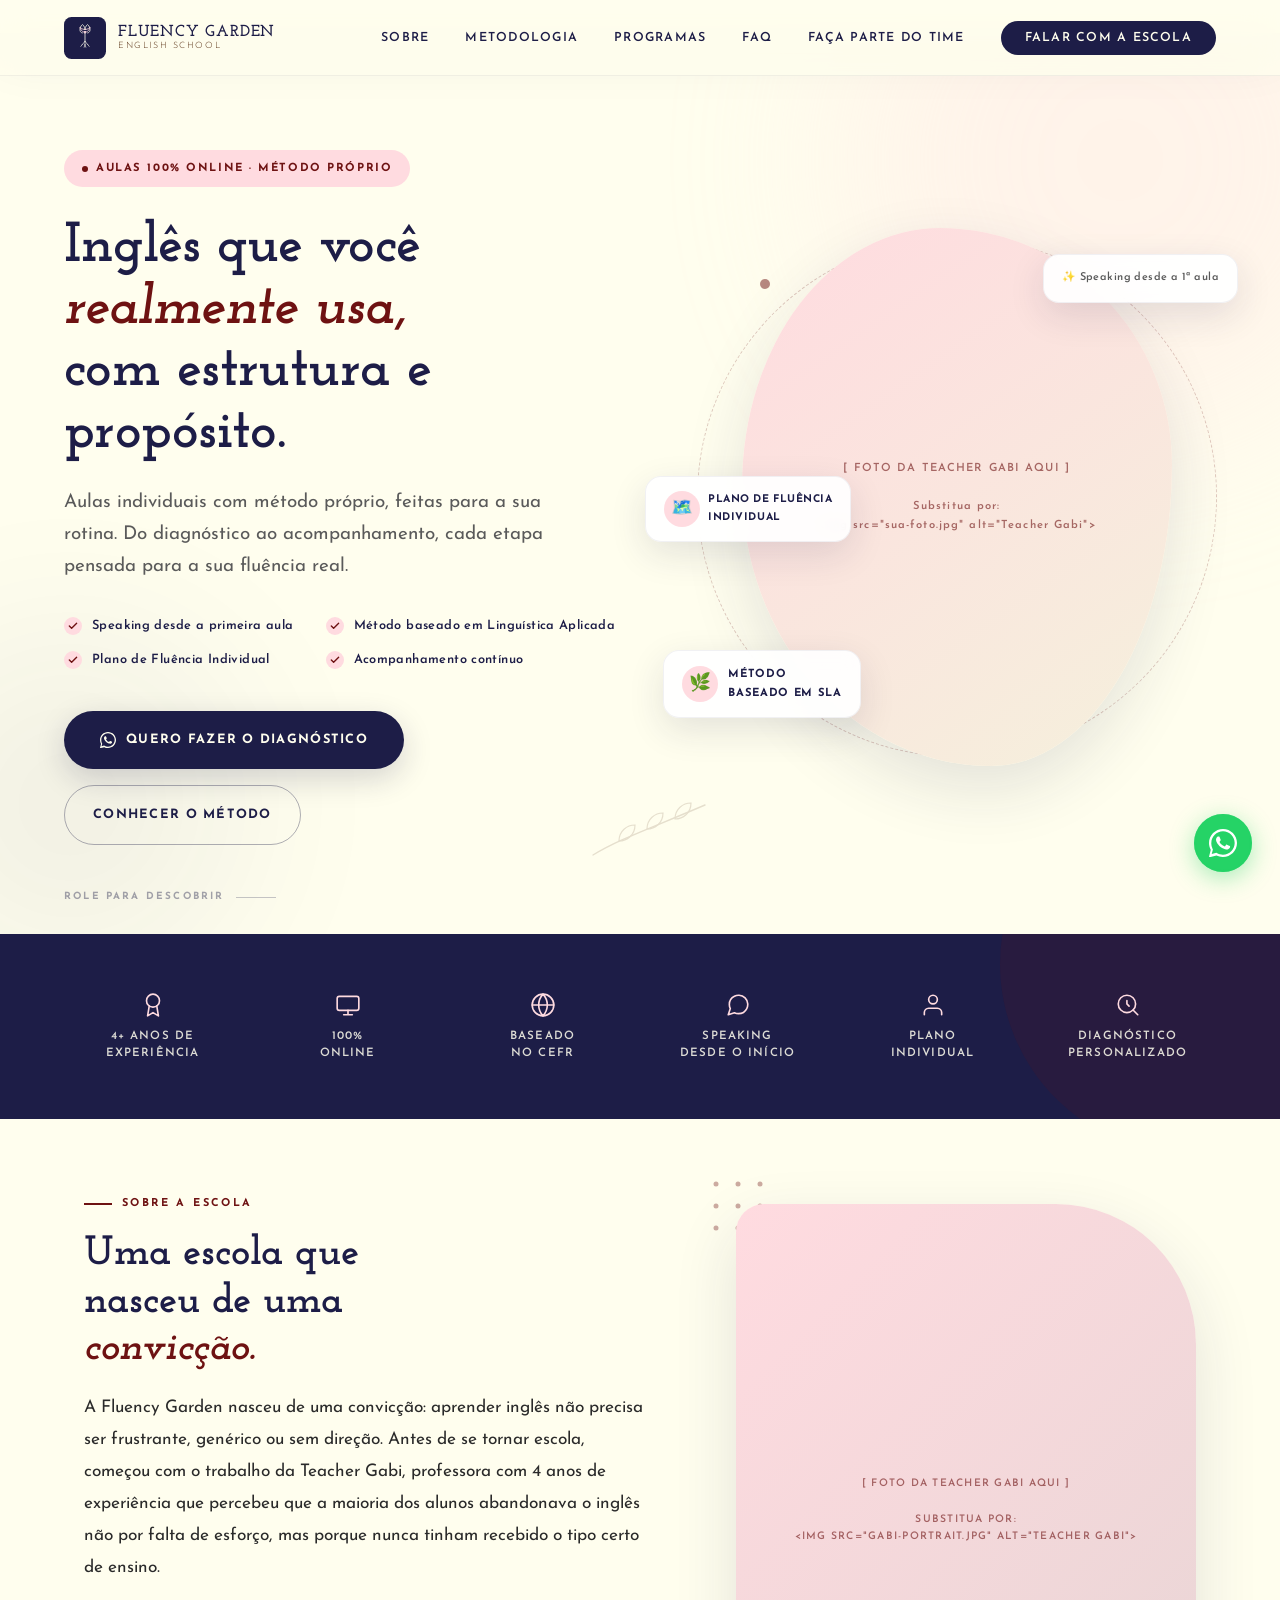
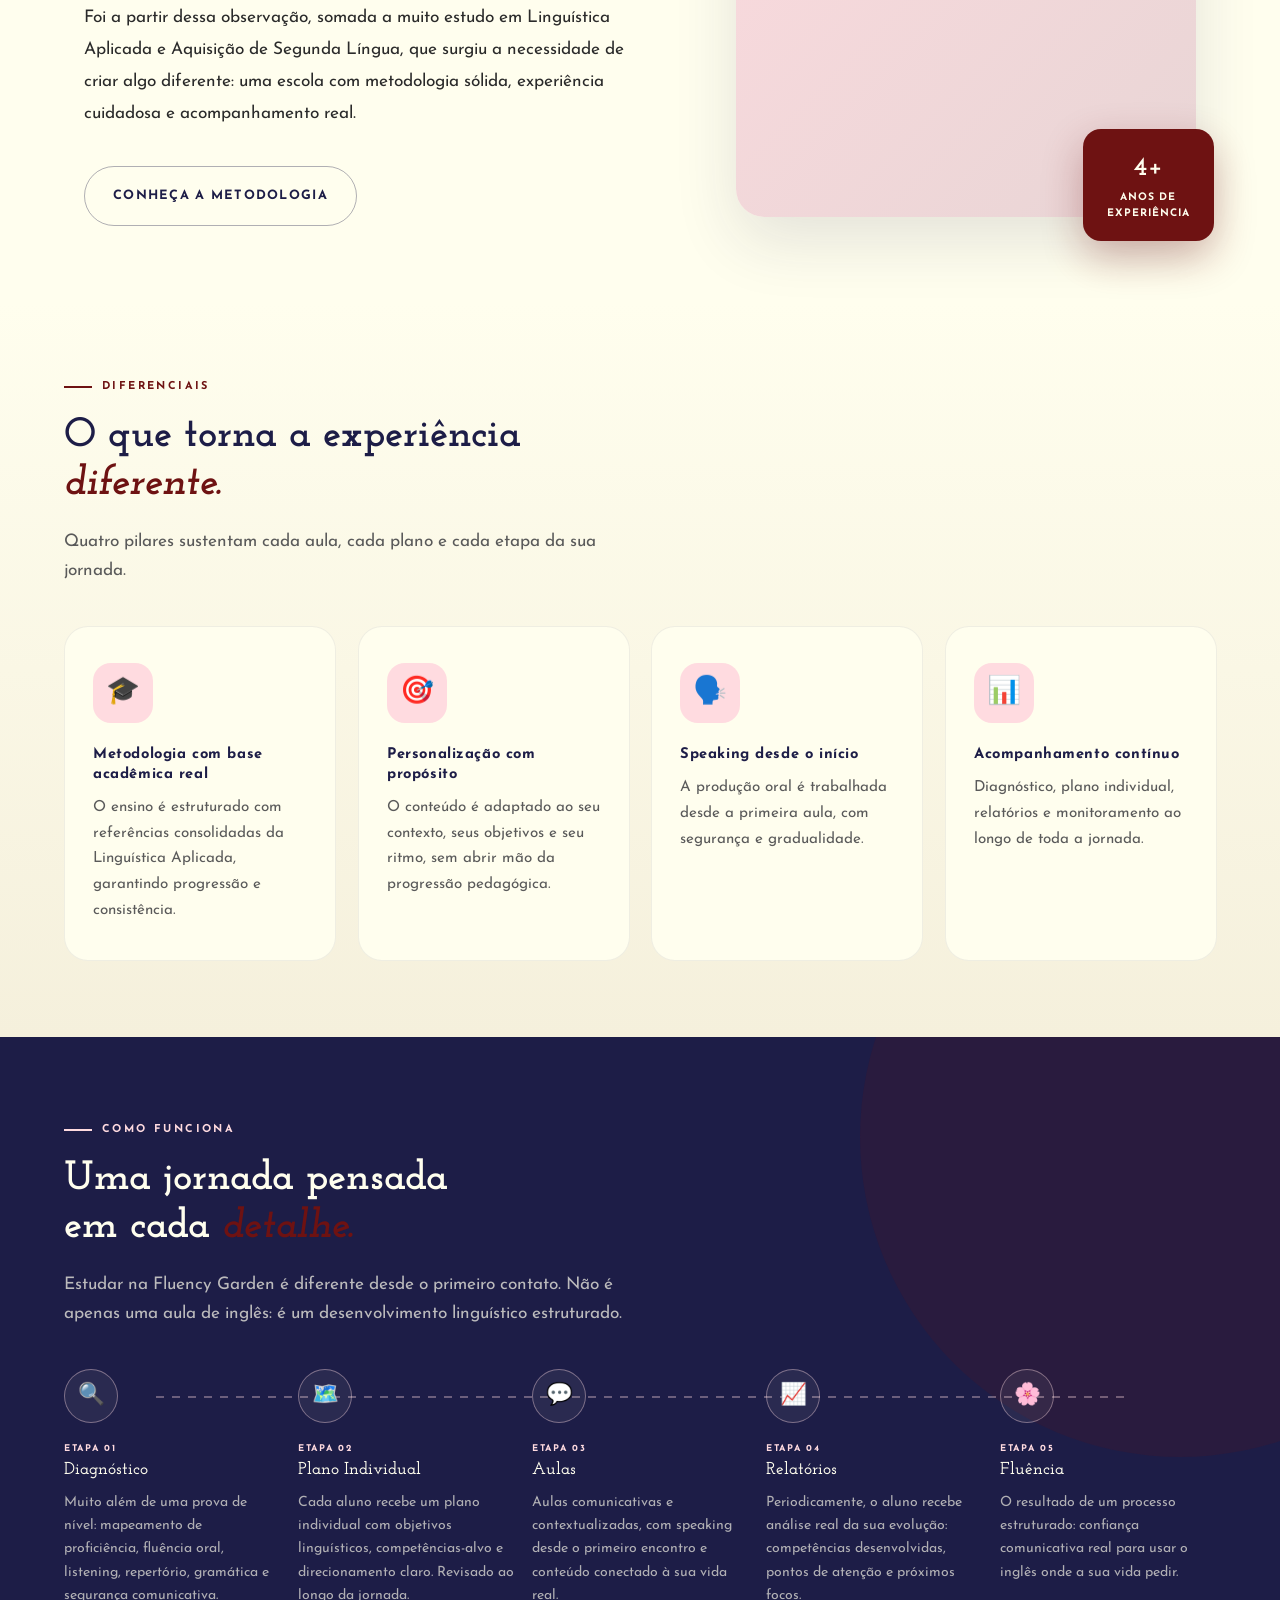
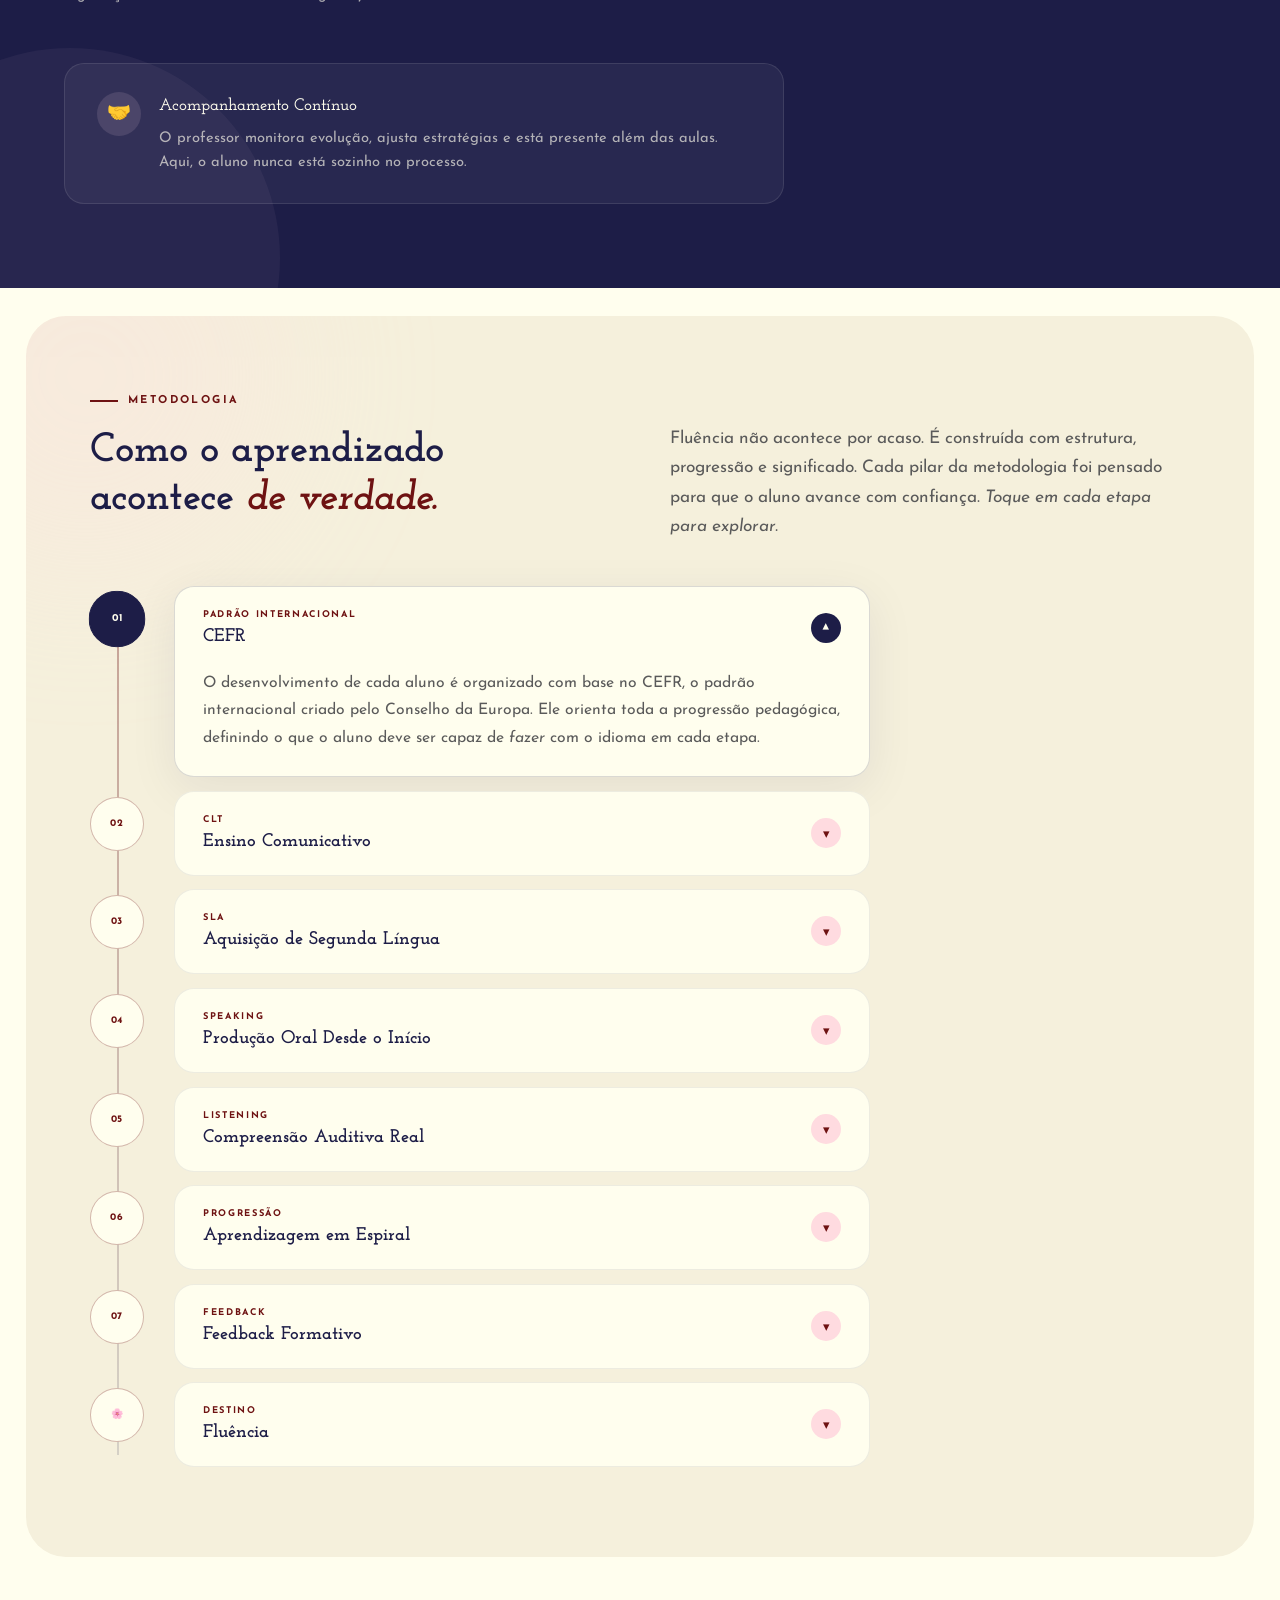
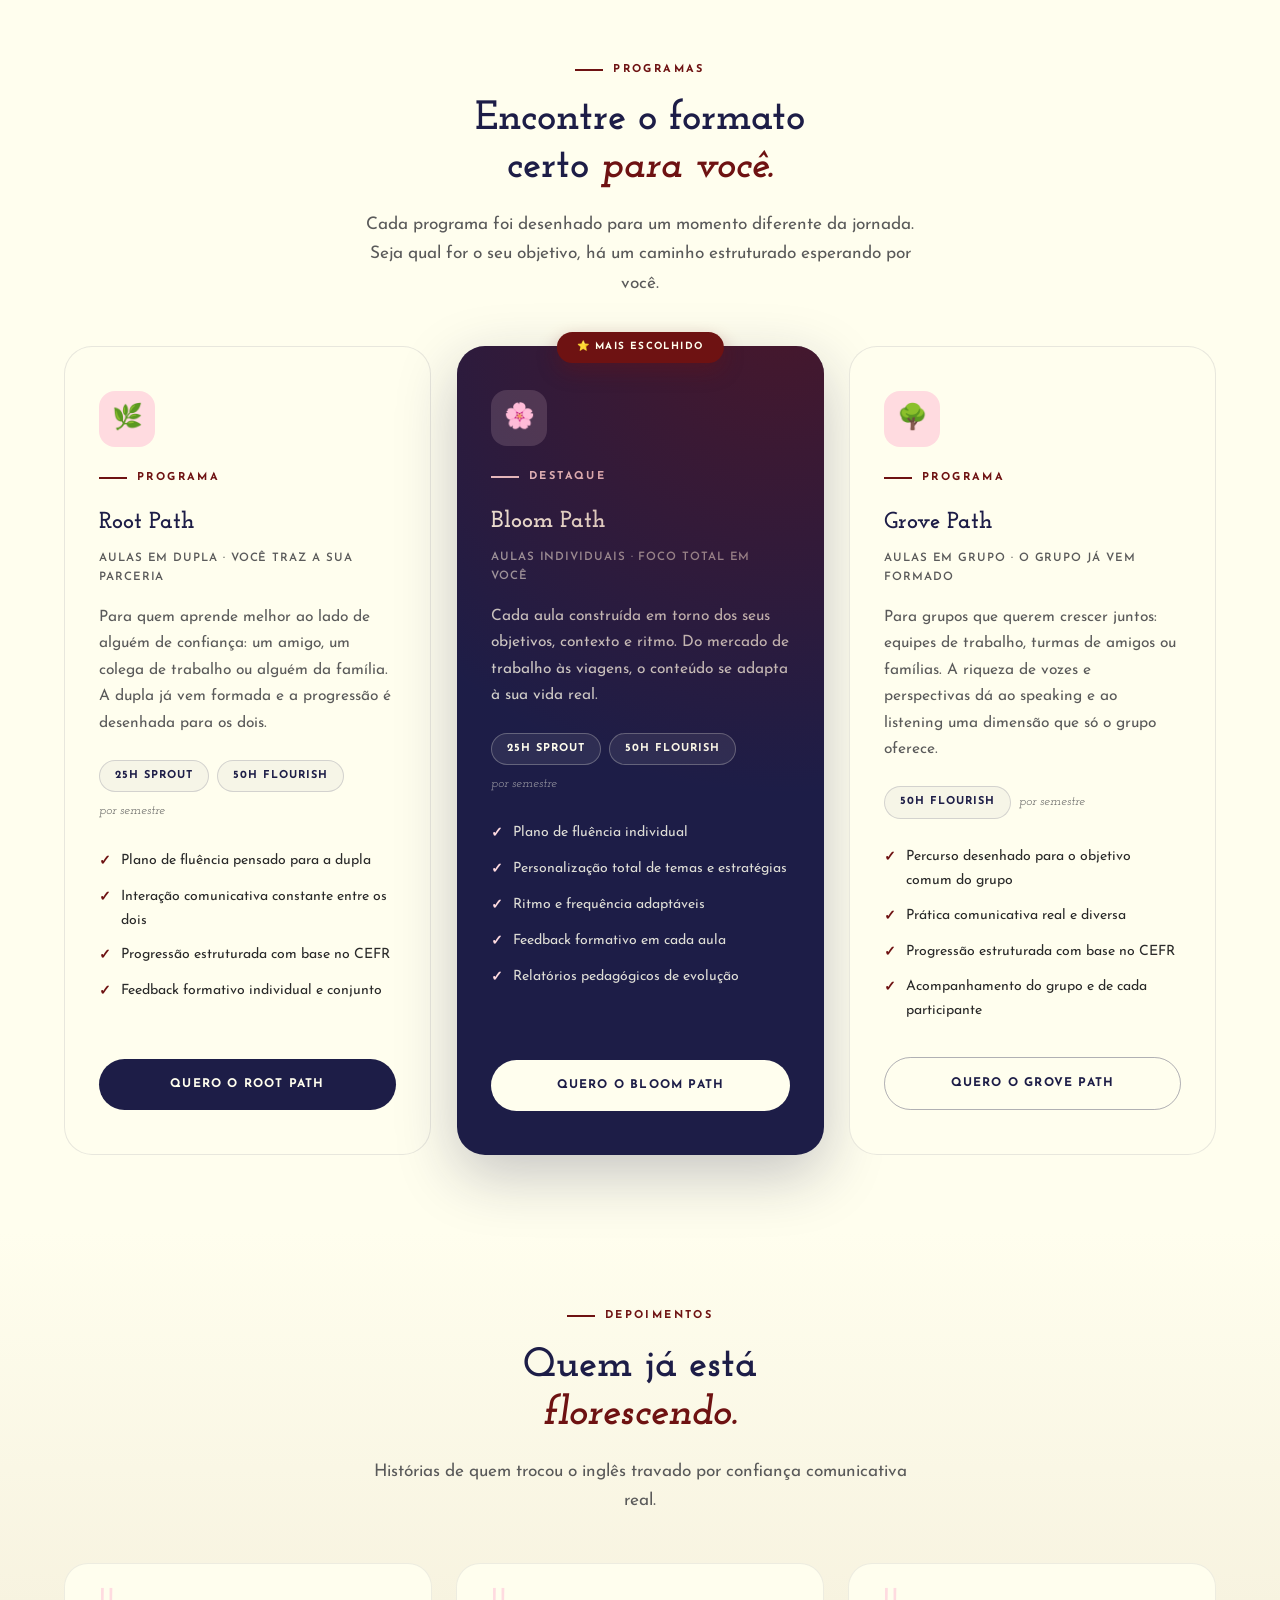
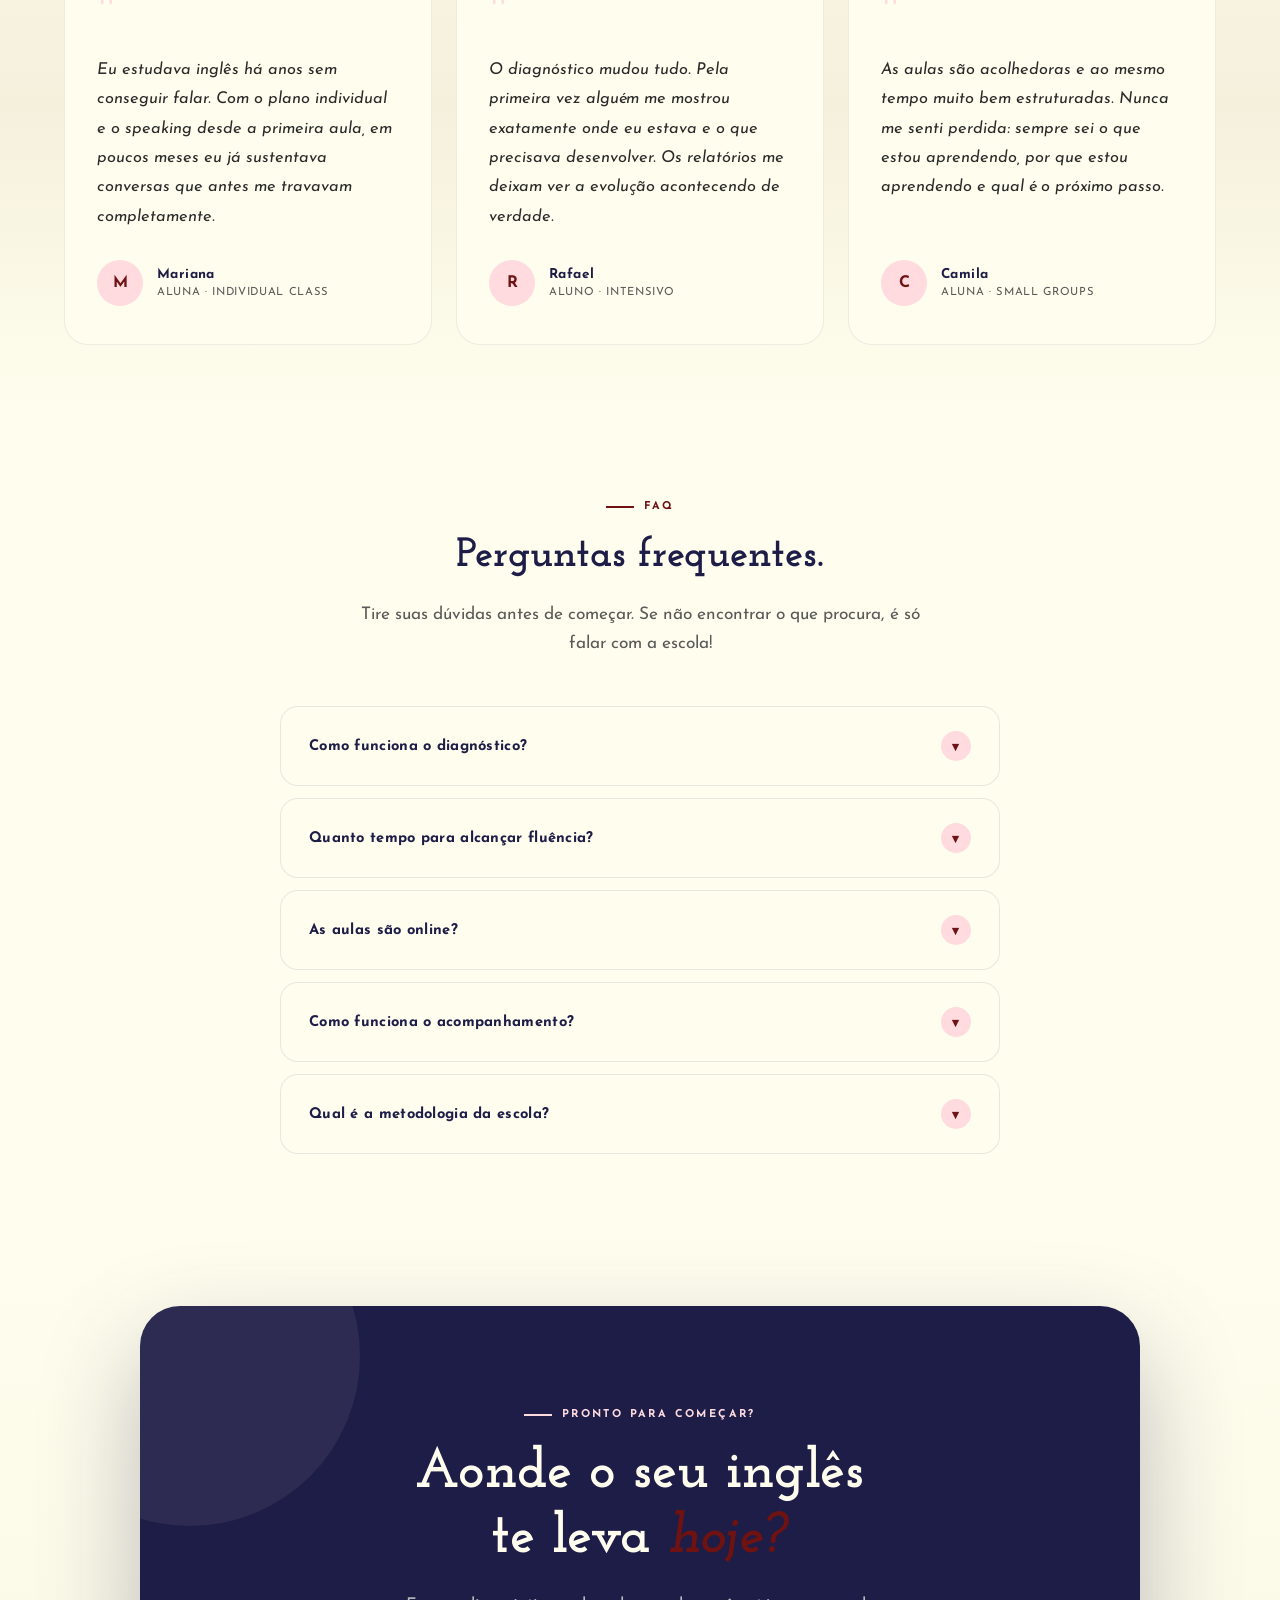
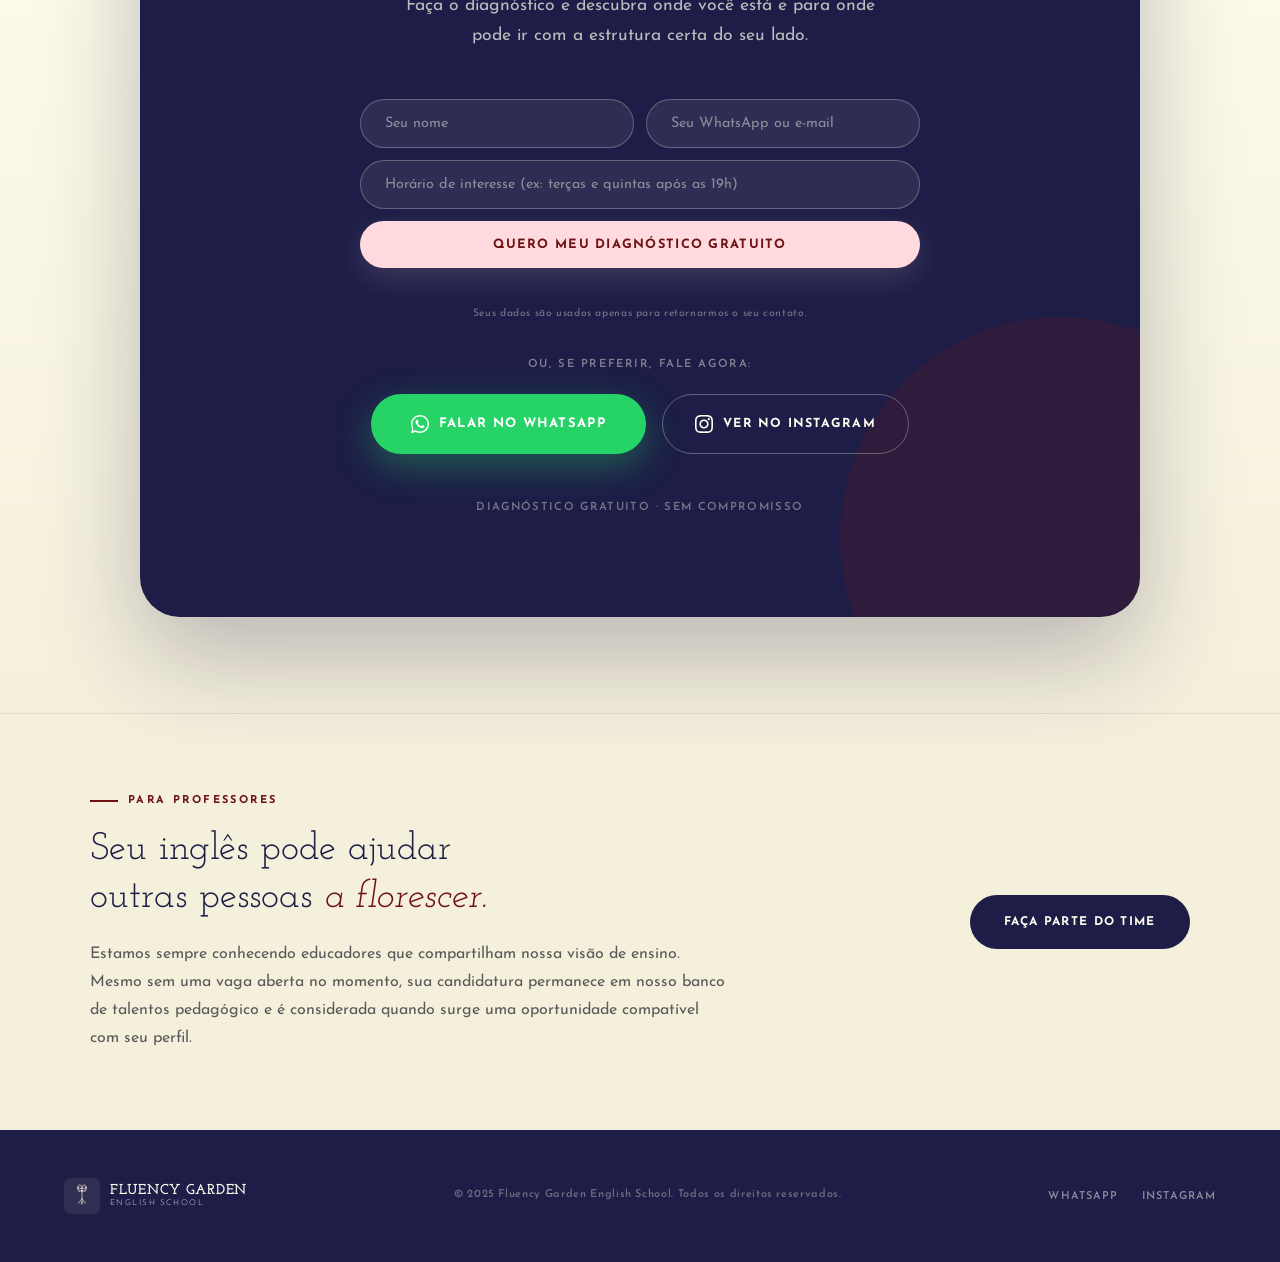
==== index.html @ f1e214d8 "Site institucional da Fluency Garden English School Home com hero, sobre, metodologia, programas, de" ====
<!DOCTYPE html>
<html lang="pt-BR">
<head>
<meta charset="UTF-8">
<meta name="viewport" content="width=device-width, initial-scale=1.0">
<title>Fluency Garden English School</title>
<meta name="description" content="Aulas de inglês online com metodologia baseada em Linguística Aplicada. Speaking desde a primeira aula, plano de fluência individual e acompanhamento contínuo.">
<link rel="preconnect" href="https://fonts.googleapis.com">
<link rel="preconnect" href="https://fonts.gstatic.com" crossorigin>
<link href="https://fonts.googleapis.com/css2?family=Josefin+Sans:ital,wght@0,300;0,400;0,600;0,700;1,300;1,400&family=Josefin+Slab:ital,wght@0,300;0,400;0,600;0,700;1,400;1,700&display=swap" rel="stylesheet">
<link rel="stylesheet" href="styles.css">
</head>
<body>

<!-- NAV -->
<nav id="navbar">
  <a href="#home" class="nav-logo">
    <svg class="logo-svg" viewBox="0 0 100 100" fill="none" xmlns="http://www.w3.org/2000/svg">
      <rect width="100" height="100" rx="18" fill="#1d1d47"/>
      <!-- Flower symbol inspired by brand -->
      <path d="M50 30 C50 22 44 18 44 18 C44 18 38 22 38 30 C38 38 44 38 44 38" stroke="#fffeee" stroke-width="1.8" fill="none" stroke-linecap="round"/>
      <path d="M50 30 C50 22 56 18 56 18 C56 18 62 22 62 30 C62 38 56 38 56 38" stroke="#fffeee" stroke-width="1.8" fill="none" stroke-linecap="round"/>
      <path d="M50 30 C42 30 38 24 38 24 C38 24 38 30 44 34 C50 38 50 38 50 38" stroke="#ffdbe0" stroke-width="1.8" fill="none" stroke-linecap="round"/>
      <path d="M50 30 C58 30 62 24 62 24 C62 24 62 30 56 34 C50 38 50 38 50 38" stroke="#ffdbe0" stroke-width="1.8" fill="none" stroke-linecap="round"/>
      <!-- Heart center -->
      <path d="M50 34 C49 33 47 33 47 35 C47 36.5 50 39 50 39 C50 39 53 36.5 53 35 C53 33 51 33 50 34Z" fill="#ffdbe0"/>
      <!-- Stem -->
      <line x1="50" y1="39" x2="50" y2="58" stroke="#fffeee" stroke-width="1.8" stroke-linecap="round"/>
      <!-- Roots -->
      <path d="M50 58 L44 65 M50 58 L50 66 M50 58 L56 65 M44 65 L40 70 M50 66 L48 72 M50 66 L52 72 M56 65 L60 70" stroke="#fffeee" stroke-width="1.5" stroke-linecap="round"/>
    </svg>
    <div class="nav-logo-text">
      Fluency Garden
      <span>English School</span>
    </div>
  </a>

  <ul class="nav-links">
    <li><a href="#sobre">Sobre</a></li>
    <li><a href="#metodologia">Metodologia</a></li>
    <li><a href="#programas">Programas</a></li>
    <li><a href="#faq">FAQ</a></li>
    <li><a href="faca-parte-do-time.html">Faça Parte do Time</a></li>
    <li><a href="https://wa.me/5511996347484?text=Hello%21+Vim+pelo+site+e+quero+saber+mais+sobre+as+aulas%21" target="_blank" rel="noopener" class="nav-cta">Falar com a escola</a></li>
  </ul>

  <button class="hamburger" id="hamburger" aria-label="Menu" aria-expanded="false">
    <span></span><span></span><span></span>
  </button>
</nav>

<!-- MOBILE MENU -->
<div class="mobile-menu" id="mobileMenu">
  <ul>
    <li><a href="#sobre" onclick="closeMobile()">Sobre</a></li>
    <li><a href="#metodologia" onclick="closeMobile()">Metodologia</a></li>
    <li><a href="#programas" onclick="closeMobile()">Programas</a></li>
    <li><a href="#faq" onclick="closeMobile()">FAQ</a></li>
    <li><a href="faca-parte-do-time.html">Faça Parte do Time</a></li>
    <li><a href="https://wa.me/5511996347484?text=Hello%21+Vim+pelo+site+e+quero+saber+mais+sobre+as+aulas%21" target="_blank" rel="noopener">Falar com a escola ↗</a></li>
  </ul>
</div>

<!-- HERO -->
<section id="home">
  <div class="hero-bg-blob hero-bg-blob-1" data-parallax="0.18"></div>
  <div class="hero-bg-blob hero-bg-blob-2" data-parallax="0.1"></div>

  <!-- discreet botanical detail -->
  <svg class="hero-leaf" viewBox="0 0 120 60" fill="none" xmlns="http://www.w3.org/2000/svg">
    <path d="M4 56 C30 40 60 30 116 6" stroke="#51280b" stroke-width="1.4" stroke-linecap="round"/>
    <path d="M30 42 C30 32 38 26 46 26 C46 36 38 42 30 42Z" stroke="#51280b" stroke-width="1.2" fill="none"/>
    <path d="M58 30 C58 20 66 14 74 14 C74 24 66 30 58 30Z" stroke="#51280b" stroke-width="1.2" fill="none"/>
    <path d="M86 20 C86 10 94 4 102 4 C102 14 94 20 86 20Z" stroke="#51280b" stroke-width="1.2" fill="none"/>
  </svg>

  <div class="hero-content">
    <div class="hero-badge reveal">Aulas 100% online · Método próprio</div>
    <h1 class="hero-headline reveal reveal-delay-1">
      Inglês que você<br>
      <em>realmente usa,</em><br>
      com estrutura e propósito.
    </h1>
    <p class="hero-sub reveal reveal-delay-2">
      Aulas individuais com método próprio, feitas para a sua rotina. Do diagnóstico ao acompanhamento, cada etapa pensada para a sua fluência real.
    </p>

    <ul class="hero-checks reveal reveal-delay-2">
      <li>
        <svg viewBox="0 0 24 24" fill="none" stroke="currentColor" stroke-width="3" stroke-linecap="round" stroke-linejoin="round"><polyline points="20 6 9 17 4 12"/></svg>
        Speaking desde a primeira aula
      </li>
      <li>
        <svg viewBox="0 0 24 24" fill="none" stroke="currentColor" stroke-width="3" stroke-linecap="round" stroke-linejoin="round"><polyline points="20 6 9 17 4 12"/></svg>
        Método baseado em Linguística Aplicada
      </li>
      <li>
        <svg viewBox="0 0 24 24" fill="none" stroke="currentColor" stroke-width="3" stroke-linecap="round" stroke-linejoin="round"><polyline points="20 6 9 17 4 12"/></svg>
        Plano de Fluência Individual
      </li>
      <li>
        <svg viewBox="0 0 24 24" fill="none" stroke="currentColor" stroke-width="3" stroke-linecap="round" stroke-linejoin="round"><polyline points="20 6 9 17 4 12"/></svg>
        Acompanhamento contínuo
      </li>
    </ul>

    <div class="hero-actions reveal reveal-delay-3">
      <a href="https://wa.me/5511996347484?text=Hello%21+Vim+pelo+site+e+quero+saber+mais+sobre+as+aulas%21" target="_blank" rel="noopener" class="btn-primary">
        <svg width="16" height="16" viewBox="0 0 24 24" fill="currentColor"><path d="M17.472 14.382c-.297-.149-1.758-.867-2.03-.967-.273-.099-.471-.148-.67.15-.197.297-.767.966-.94 1.164-.173.199-.347.223-.644.075-.297-.15-1.255-.463-2.39-1.475-.883-.788-1.48-1.761-1.653-2.059-.173-.297-.018-.458.13-.606.134-.133.298-.347.446-.52.149-.174.198-.298.298-.497.099-.198.05-.371-.025-.52-.075-.149-.669-1.612-.916-2.207-.242-.579-.487-.5-.669-.51-.173-.008-.371-.01-.57-.01-.198 0-.52.074-.792.372-.272.297-1.04 1.016-1.04 2.479 0 1.462 1.065 2.875 1.213 3.074.149.198 2.096 3.2 5.077 4.487.709.306 1.262.489 1.694.625.712.227 1.36.195 1.871.118.571-.085 1.758-.719 2.006-1.413.248-.694.248-1.289.173-1.413-.074-.124-.272-.198-.57-.347z"/><path d="M12 0C5.373 0 0 5.373 0 12c0 2.122.558 4.116 1.525 5.843L.057 23.571a.5.5 0 00.611.611l5.728-1.468A11.954 11.954 0 0012 24c6.627 0 12-5.373 12-12S18.627 0 12 0zm0 22c-1.939 0-3.762-.524-5.327-1.436l-.381-.226-3.956 1.014 1.014-3.768-.249-.395A9.964 9.964 0 012 12C2 6.477 6.477 2 12 2s10 4.477 10 10-4.477 10-10 10z"/></svg>
        Quero fazer o diagnóstico
      </a>
      <a href="#metodologia" class="btn-secondary">Conhecer o método</a>
    </div>
  </div>

  <div class="hero-visual reveal-scale reveal-delay-2">
    <div class="hero-ring"></div>
    <div class="hero-photo-frame">
      <!-- Substitua a tag abaixo pela sua foto: <img src="sua-foto.jpg" alt="Teacher Gabi"> -->
      <div class="hero-photo-placeholder">
        [ FOTO DA TEACHER GABI AQUI ]<br><br>Substitua por:<br>&lt;img src="sua-foto.jpg" alt="Teacher Gabi"&gt;
      </div>
    </div>
    <div class="hero-float-card hero-float-card-1">
      <div class="float-icon">🌿</div>
      <div>Método<br>baseado em SLA</div>
    </div>
    <div class="hero-float-card hero-float-card-2">
      ✨ Speaking desde a 1ª aula
    </div>
    <div class="hero-float-card hero-float-card-3">
      <div class="float-icon">🗺️</div>
      <div>Plano de Fluência<br>Individual</div>
    </div>
  </div>

  <div class="hero-scroll-hint">Role para descobrir</div>
</section>

<!-- BARRA DE CREDIBILIDADE -->
<div id="diferenciais">
  <div class="cred-grid">
    <div class="cred-item reveal">
      <svg viewBox="0 0 24 24" fill="none" stroke="currentColor" stroke-width="1.5" stroke-linecap="round" stroke-linejoin="round"><circle cx="12" cy="8" r="6"/><path d="M15.5 13 17 22l-5-3-5 3 1.5-9"/></svg>
      <span>4+ anos de<br>experiência</span>
    </div>
    <div class="cred-item reveal reveal-delay-1">
      <svg viewBox="0 0 24 24" fill="none" stroke="currentColor" stroke-width="1.5" stroke-linecap="round" stroke-linejoin="round"><rect x="2" y="4" width="20" height="13" rx="2"/><path d="M8 21h8M12 17v4"/></svg>
      <span>100%<br>Online</span>
    </div>
    <div class="cred-item reveal reveal-delay-2">
      <svg viewBox="0 0 24 24" fill="none" stroke="currentColor" stroke-width="1.5" stroke-linecap="round" stroke-linejoin="round"><circle cx="12" cy="12" r="10"/><path d="M2 12h20M12 2a15.3 15.3 0 0 1 4 10 15.3 15.3 0 0 1-4 10 15.3 15.3 0 0 1-4-10 15.3 15.3 0 0 1 4-10z"/></svg>
      <span>Baseado<br>no CEFR</span>
    </div>
    <div class="cred-item reveal reveal-delay-3">
      <svg viewBox="0 0 24 24" fill="none" stroke="currentColor" stroke-width="1.5" stroke-linecap="round" stroke-linejoin="round"><path d="M21 11.5a8.38 8.38 0 0 1-.9 3.8 8.5 8.5 0 0 1-7.6 4.7 8.38 8.38 0 0 1-3.8-.9L3 21l1.9-5.7a8.38 8.38 0 0 1-.9-3.8 8.5 8.5 0 0 1 4.7-7.6 8.38 8.38 0 0 1 3.8-.9h.5a8.48 8.48 0 0 1 8 8v.5z"/></svg>
      <span>Speaking<br>desde o início</span>
    </div>
    <div class="cred-item reveal reveal-delay-4">
      <svg viewBox="0 0 24 24" fill="none" stroke="currentColor" stroke-width="1.5" stroke-linecap="round" stroke-linejoin="round"><path d="M20 21v-2a4 4 0 0 0-4-4H8a4 4 0 0 0-4 4v2"/><circle cx="12" cy="7" r="4"/></svg>
      <span>Plano<br>Individual</span>
    </div>
    <div class="cred-item reveal reveal-delay-4">
      <svg viewBox="0 0 24 24" fill="none" stroke="currentColor" stroke-width="1.5" stroke-linecap="round" stroke-linejoin="round"><circle cx="11" cy="11" r="8"/><path d="m21 21-4.35-4.35M11 8v3l2 2"/></svg>
      <span>Diagnóstico<br>personalizado</span>
    </div>
  </div>
</div>

<!-- SOBRE -->
<section id="sobre">
  <div class="sobre-content">
    <div class="section-label reveal">Sobre a escola</div>
    <h2 class="section-title reveal reveal-delay-1">Uma escola que<br>nasceu de uma<br><em>convicção.</em></h2>
    <p class="sobre-text reveal reveal-delay-2">
      A Fluency Garden nasceu de uma convicção: aprender inglês não precisa ser frustrante, genérico ou sem direção. Antes de se tornar escola, começou com o trabalho da Teacher Gabi, professora com 4 anos de experiência que percebeu que a maioria dos alunos abandonava o inglês não por falta de esforço, mas porque nunca tinham recebido o tipo certo de ensino.
    </p>
    <p class="sobre-text reveal reveal-delay-3">
      Foi a partir dessa observação, somada a muito estudo em Linguística Aplicada e Aquisição de Segunda Língua, que surgiu a necessidade de criar algo diferente: uma escola com metodologia sólida, experiência cuidadosa e acompanhamento real.
    </p>
    <div class="sobre-cta-row reveal reveal-delay-4">
      <a href="#metodologia" class="btn-secondary">Conheça a metodologia</a>
    </div>
  </div>

  <div class="sobre-visual reveal-scale reveal-delay-1">
    <svg class="sobre-deco" viewBox="0 0 90 90" fill="none" xmlns="http://www.w3.org/2000/svg">
      <circle cx="8" cy="8" r="2.5" fill="#6e1212"/><circle cx="30" cy="8" r="2.5" fill="#6e1212"/><circle cx="52" cy="8" r="2.5" fill="#6e1212"/>
      <circle cx="8" cy="30" r="2.5" fill="#6e1212"/><circle cx="30" cy="30" r="2.5" fill="#6e1212"/><circle cx="52" cy="30" r="2.5" fill="#6e1212"/>
      <circle cx="8" cy="52" r="2.5" fill="#6e1212"/><circle cx="30" cy="52" r="2.5" fill="#6e1212"/><circle cx="52" cy="52" r="2.5" fill="#6e1212"/>
    </svg>
    <div class="sobre-photo">
      <!-- Substitua pelo seu retrato: <img src="gabi-portrait.jpg" alt="Teacher Gabi"> -->
      <div class="sobre-photo-placeholder">
        [ FOTO DA TEACHER GABI AQUI ]<br><br>Substitua por:<br>&lt;img src="gabi-portrait.jpg" alt="Teacher Gabi"&gt;
      </div>
    </div>
    <div class="sobre-badge">
      <strong>4+</strong>
      anos de<br>experiência
    </div>
  </div>
</section>

<!-- DIFERENCIAIS EM CARDS -->
<section id="pilares">
  <div class="pilares-inner">
    <div class="section-label reveal">Diferenciais</div>
    <h2 class="section-title reveal reveal-delay-1" style="max-width:560px;">O que torna a experiência <em>diferente.</em></h2>
    <p class="section-lead reveal reveal-delay-2">Quatro pilares sustentam cada aula, cada plano e cada etapa da sua jornada.</p>

    <div class="pilares-grid">
      <div class="pilar-card reveal">
        <div class="pilar-icon">🎓</div>
        <div class="pilar-title">Metodologia com base acadêmica real</div>
        <p class="pilar-text">O ensino é estruturado com referências consolidadas da Linguística Aplicada, garantindo progressão e consistência.</p>
      </div>
      <div class="pilar-card reveal reveal-delay-1">
        <div class="pilar-icon">🎯</div>
        <div class="pilar-title">Personalização com propósito</div>
        <p class="pilar-text">O conteúdo é adaptado ao seu contexto, seus objetivos e seu ritmo, sem abrir mão da progressão pedagógica.</p>
      </div>
      <div class="pilar-card reveal reveal-delay-2">
        <div class="pilar-icon">🗣️</div>
        <div class="pilar-title">Speaking desde o início</div>
        <p class="pilar-text">A produção oral é trabalhada desde a primeira aula, com segurança e gradualidade.</p>
      </div>
      <div class="pilar-card reveal reveal-delay-3">
        <div class="pilar-icon">📊</div>
        <div class="pilar-title">Acompanhamento contínuo</div>
        <p class="pilar-text">Diagnóstico, plano individual, relatórios e monitoramento ao longo de toda a jornada.</p>
      </div>
    </div>
  </div>
</section>

<!-- COMO FUNCIONA -->
<section id="experiencia">
  <div class="exp-inner">
    <div class="section-label reveal">Como funciona</div>
    <h2 class="section-title reveal reveal-delay-1" style="max-width:600px;">Uma jornada pensada<br>em cada <em>detalhe.</em></h2>
    <p class="section-lead reveal reveal-delay-2">
      Estudar na Fluency Garden é diferente desde o primeiro contato. Não é apenas uma aula de inglês: é um desenvolvimento linguístico estruturado.
    </p>

    <div class="flow-grid">
      <div class="flow-step reveal">
        <div class="flow-num">🔍</div>
        <div class="flow-title"><small>Etapa 01</small>Diagnóstico</div>
        <p class="flow-text">Muito além de uma prova de nível: mapeamento de proficiência, fluência oral, listening, repertório, gramática e segurança comunicativa.</p>
      </div>
      <div class="flow-step reveal reveal-delay-1">
        <div class="flow-num">🗺️</div>
        <div class="flow-title"><small>Etapa 02</small>Plano Individual</div>
        <p class="flow-text">Cada aluno recebe um plano individual com objetivos linguísticos, competências-alvo e direcionamento claro. Revisado ao longo da jornada.</p>
      </div>
      <div class="flow-step reveal reveal-delay-2">
        <div class="flow-num">💬</div>
        <div class="flow-title"><small>Etapa 03</small>Aulas</div>
        <p class="flow-text">Aulas comunicativas e contextualizadas, com speaking desde o primeiro encontro e conteúdo conectado à sua vida real.</p>
      </div>
      <div class="flow-step reveal reveal-delay-3">
        <div class="flow-num">📈</div>
        <div class="flow-title"><small>Etapa 04</small>Relatórios</div>
        <p class="flow-text">Periodicamente, o aluno recebe análise real da sua evolução: competências desenvolvidas, pontos de atenção e próximos focos.</p>
      </div>
      <div class="flow-step reveal reveal-delay-4">
        <div class="flow-num">🌸</div>
        <div class="flow-title"><small>Etapa 05</small>Fluência</div>
        <p class="flow-text">O resultado de um processo estruturado: confiança comunicativa real para usar o inglês onde a sua vida pedir.</p>
      </div>
    </div>

    <div class="exp-note reveal">
      <div class="exp-note-icon">🤝</div>
      <div>
        <div class="exp-note-title">Acompanhamento Contínuo</div>
        <p class="exp-note-text">O professor monitora evolução, ajusta estratégias e está presente além das aulas. Aqui, o aluno nunca está sozinho no processo.</p>
      </div>
    </div>
  </div>
</section>

<!-- METODOLOGIA -->
<section id="metodologia">
  <div class="metod-inner">
    <div class="metod-header">
      <div>
        <div class="section-label reveal">Metodologia</div>
        <h2 class="section-title reveal reveal-delay-1">Como o aprendizado<br>acontece <em>de verdade.</em></h2>
      </div>
      <p class="section-lead reveal reveal-delay-2" style="margin-bottom:0;">
        Fluência não acontece por acaso. É construída com estrutura, progressão e significado. Cada pilar da metodologia foi pensado para que o aluno avance com confiança. <em>Toque em cada etapa para explorar.</em>
      </p>
    </div>

    <div class="timeline">
      <div class="tl-item reveal open">
        <div class="tl-dot">01</div>
        <div class="tl-card">
          <button class="tl-trigger" onclick="toggleTimeline(this)" aria-expanded="true">
            <div class="tl-trigger-title"><small>Padrão Internacional</small>CEFR</div>
            <span class="tl-arrow">▾</span>
          </button>
          <div class="tl-body">
            <p>O desenvolvimento de cada aluno é organizado com base no CEFR, o padrão internacional criado pelo Conselho da Europa. Ele orienta toda a progressão pedagógica, definindo o que o aluno deve ser capaz de <em>fazer</em> com o idioma em cada etapa.</p>
          </div>
        </div>
      </div>

      <div class="tl-item reveal reveal-delay-1">
        <div class="tl-dot">02</div>
        <div class="tl-card">
          <button class="tl-trigger" onclick="toggleTimeline(this)" aria-expanded="false">
            <div class="tl-trigger-title"><small>CLT</small>Ensino Comunicativo</div>
            <span class="tl-arrow">▾</span>
          </button>
          <div class="tl-body">
            <p>A língua é ensinada como ferramenta de comunicação. A gramática é importante, mas é trabalhada em contexto, conectada a funções comunicativas reais. O aluno aprende <em>quando, como e por que</em> usar cada estrutura.</p>
          </div>
        </div>
      </div>

      <div class="tl-item reveal reveal-delay-2">
        <div class="tl-dot">03</div>
        <div class="tl-card">
          <button class="tl-trigger" onclick="toggleTimeline(this)" aria-expanded="false">
            <div class="tl-trigger-title"><small>SLA</small>Aquisição de Segunda Língua</div>
            <span class="tl-arrow">▾</span>
          </button>
          <div class="tl-body">
            <p>Toda a metodologia é construída sobre fundamentos da SLA, a área que investiga como o cérebro processa e adquire linguagem. O aluno recebe input no nível certo, produz linguagem ativamente e aprende em ambiente emocionalmente seguro.</p>
          </div>
        </div>
      </div>

      <div class="tl-item reveal">
        <div class="tl-dot">04</div>
        <div class="tl-card">
          <button class="tl-trigger" onclick="toggleTimeline(this)" aria-expanded="false">
            <div class="tl-trigger-title"><small>Speaking</small>Produção Oral Desde o Início</div>
            <span class="tl-arrow">▾</span>
          </button>
          <div class="tl-body">
            <p>Muitos alunos estudam inglês por anos sem conseguir sustentar uma conversa. Aqui, o speaking é trabalhado desde a primeira aula, com gradualidade, segurança e propósito. O foco não é perfeição: é confiança comunicativa real.</p>
          </div>
        </div>
      </div>

      <div class="tl-item reveal reveal-delay-1">
        <div class="tl-dot">05</div>
        <div class="tl-card">
          <button class="tl-trigger" onclick="toggleTimeline(this)" aria-expanded="false">
            <div class="tl-trigger-title"><small>Listening</small>Compreensão Auditiva Real</div>
            <span class="tl-arrow">▾</span>
          </button>
          <div class="tl-body">
            <p>O aluno é exposto a diferentes sotaques, velocidades e contextos autênticos. O trabalho desenvolve compreensão global e tolerância à ambiguidade, reduzindo progressivamente a dependência de tradução mental.</p>
          </div>
        </div>
      </div>

      <div class="tl-item reveal reveal-delay-2">
        <div class="tl-dot">06</div>
        <div class="tl-card">
          <button class="tl-trigger" onclick="toggleTimeline(this)" aria-expanded="false">
            <div class="tl-trigger-title"><small>Progressão</small>Aprendizagem em Espiral</div>
            <span class="tl-arrow">▾</span>
          </button>
          <div class="tl-body">
            <p>A progressão segue princípios da aprendizagem em espiral: o aluno revisita estruturas, amplia repertório e reutiliza a língua em contextos cada vez mais complexos. O avanço depende da capacidade real de usar o idioma.</p>
          </div>
        </div>
      </div>

      <div class="tl-item reveal reveal-delay-3">
        <div class="tl-dot">07</div>
        <div class="tl-card">
          <button class="tl-trigger" onclick="toggleTimeline(this)" aria-expanded="false">
            <div class="tl-trigger-title"><small>Feedback</small>Feedback Formativo</div>
            <span class="tl-arrow">▾</span>
          </button>
          <div class="tl-body">
            <p>Em cada aula, o aluno recebe feedback formativo: devolutivas claras sobre o que já domina e o que desenvolver a seguir. Somado aos relatórios pedagógicos periódicos, ele garante que você sempre saiba onde está na jornada.</p>
          </div>
        </div>
      </div>

      <div class="tl-item reveal reveal-delay-4">
        <div class="tl-dot">🌸</div>
        <div class="tl-card">
          <button class="tl-trigger" onclick="toggleTimeline(this)" aria-expanded="false">
            <div class="tl-trigger-title"><small>Destino</small>Fluência</div>
            <span class="tl-arrow">▾</span>
          </button>
          <div class="tl-body">
            <p>O objetivo final é sempre a fluência real, não o inglês de prova. Ensino estruturado, comunicativo, progressivo e personalizado, para que você use o idioma com confiança na sua vida real.</p>
          </div>
        </div>
      </div>
    </div>
  </div>
</section>

<!-- PROGRAMAS -->
<section id="programas">
  <div class="programas-header">
    <div class="section-label reveal">Programas</div>
    <h2 class="section-title reveal reveal-delay-1">Encontre o formato<br>certo <em>para você.</em></h2>
    <p class="section-lead reveal reveal-delay-2">
      Cada programa foi desenhado para um momento diferente da jornada. Seja qual for o seu objetivo, há um caminho estruturado esperando por você.
    </p>
  </div>

  <div class="programas-grid">
    <!-- Root Path — aulas em dupla -->
    <div class="programa-card programa-card-default reveal">
      <div class="programa-icon icon-default">🌿</div>
      <div class="section-label">Programa</div>
      <div class="programa-title">Root Path</div>
      <div class="programa-for">Aulas em dupla · você traz a sua parceria</div>
      <p class="programa-desc">Para quem aprende melhor ao lado de alguém de confiança: um amigo, um colega de trabalho ou alguém da família. A dupla já vem formada e a progressão é desenhada para os dois.</p>
      <div class="programa-horas">
        <span>25h Sprout</span>
        <span>50h Flourish</span>
        <em>por semestre</em>
      </div>
      <ul class="programa-features">
        <li>Plano de fluência pensado para a dupla</li>
        <li>Interação comunicativa constante entre os dois</li>
        <li>Progressão estruturada com base no CEFR</li>
        <li>Feedback formativo individual e conjunto</li>
      </ul>
      <a href="https://wa.me/5511996347484?text=Hello%21+Vim+pelo+site+e+tenho+interesse+no+Root+Path+%28aulas+em+dupla%29%21" target="_blank" rel="noopener" class="programa-cta cta-default">Quero o Root Path</a>
    </div>

    <!-- Bloom Path — aulas individuais (Destaque) -->
    <div class="programa-card programa-card-featured reveal reveal-delay-1">
      <div class="programa-badge">⭐ Mais escolhido</div>
      <div class="programa-icon icon-featured">🌸</div>
      <div class="section-label">Destaque</div>
      <div class="programa-title">Bloom Path</div>
      <div class="programa-for">Aulas individuais · foco total em você</div>
      <p class="programa-desc">Cada aula construída em torno dos seus objetivos, contexto e ritmo. Do mercado de trabalho às viagens, o conteúdo se adapta à sua vida real.</p>
      <div class="programa-horas">
        <span>25h Sprout</span>
        <span>50h Flourish</span>
        <em>por semestre</em>
      </div>
      <ul class="programa-features">
        <li>Plano de fluência individual</li>
        <li>Personalização total de temas e estratégias</li>
        <li>Ritmo e frequência adaptáveis</li>
        <li>Feedback formativo em cada aula</li>
        <li>Relatórios pedagógicos de evolução</li>
      </ul>
      <a href="https://wa.me/5511996347484?text=Hello%21+Vim+pelo+site+e+tenho+interesse+no+Bloom+Path+%28aulas+individuais%29%21" target="_blank" rel="noopener" class="programa-cta cta-featured">Quero o Bloom Path</a>
    </div>

    <!-- Grove Path — aulas em grupo -->
    <div class="programa-card programa-card-default reveal reveal-delay-2">
      <div class="programa-icon icon-default">🌳</div>
      <div class="section-label">Programa</div>
      <div class="programa-title">Grove Path</div>
      <div class="programa-for">Aulas em grupo · o grupo já vem formado</div>
      <p class="programa-desc">Para grupos que querem crescer juntos: equipes de trabalho, turmas de amigos ou famílias. A riqueza de vozes e perspectivas dá ao speaking e ao listening uma dimensão que só o grupo oferece.</p>
      <div class="programa-horas">
        <span>50h Flourish</span>
        <em>por semestre</em>
      </div>
      <ul class="programa-features">
        <li>Percurso desenhado para o objetivo comum do grupo</li>
        <li>Prática comunicativa real e diversa</li>
        <li>Progressão estruturada com base no CEFR</li>
        <li>Acompanhamento do grupo e de cada participante</li>
      </ul>
      <a href="https://wa.me/5511996347484?text=Hello%21+Vim+pelo+site+e+tenho+interesse+no+Grove+Path+%28aulas+em+grupo%29%21" target="_blank" rel="noopener" class="programa-cta cta-ghost">Quero o Grove Path</a>
    </div>
  </div>
</section>

<!-- DEPOIMENTOS -->
<!-- Placeholders: substitua pelos depoimentos reais dos seus alunos -->
<section id="depoimentos">
  <div class="depo-inner">
    <div class="programas-header">
      <div class="section-label reveal">Depoimentos</div>
      <h2 class="section-title reveal reveal-delay-1">Quem já está<br><em>florescendo.</em></h2>
      <p class="section-lead reveal reveal-delay-2">Histórias de quem trocou o inglês travado por confiança comunicativa real.</p>
    </div>

    <div class="depo-grid">
      <div class="depo-card reveal">
        <div class="depo-quote-mark">"</div>
        <p class="depo-text">Eu estudava inglês há anos sem conseguir falar. Com o plano individual e o speaking desde a primeira aula, em poucos meses eu já sustentava conversas que antes me travavam completamente.</p>
        <div class="depo-author">
          <div class="depo-avatar">M</div>
          <div class="depo-name">Mariana <span>Aluna · Individual Class</span></div>
        </div>
      </div>
      <div class="depo-card reveal reveal-delay-1">
        <div class="depo-quote-mark">"</div>
        <p class="depo-text">O diagnóstico mudou tudo. Pela primeira vez alguém me mostrou exatamente onde eu estava e o que precisava desenvolver. Os relatórios me deixam ver a evolução acontecendo de verdade.</p>
        <div class="depo-author">
          <div class="depo-avatar">R</div>
          <div class="depo-name">Rafael <span>Aluno · Intensivo</span></div>
        </div>
      </div>
      <div class="depo-card reveal reveal-delay-2">
        <div class="depo-quote-mark">"</div>
        <p class="depo-text">As aulas são acolhedoras e ao mesmo tempo muito bem estruturadas. Nunca me senti perdida: sempre sei o que estou aprendendo, por que estou aprendendo e qual é o próximo passo.</p>
        <div class="depo-author">
          <div class="depo-avatar">C</div>
          <div class="depo-name">Camila <span>Aluna · Small Groups</span></div>
        </div>
      </div>
    </div>
  </div>
</section>

<!-- FAQ -->
<section id="faq">
  <div class="programas-header text-center" style="max-width:600px; margin:0 auto 48px;">
    <div class="section-label reveal" style="justify-content:center;">FAQ</div>
    <h2 class="section-title reveal reveal-delay-1">Perguntas frequentes.</h2>
    <p class="section-lead reveal reveal-delay-2" style="margin:0 auto;">Tire suas dúvidas antes de começar. Se não encontrar o que procura, é só falar com a escola!</p>
  </div>

  <div class="faq-list" style="max-width:720px; margin:0 auto;">

    <div class="faq-item reveal">
      <button class="faq-trigger" onclick="toggleFaq(this)">
        Como funciona o diagnóstico?
        <span class="faq-arrow">▾</span>
      </button>
      <div class="faq-body">
        <p>O diagnóstico é muito mais do que uma prova de nivelamento. É um mapeamento completo das suas competências linguísticas: nível de proficiência, fluência oral, compreensão auditiva, repertório, controle gramatical e segurança comunicativa. A partir daí, construímos um plano de fluência real, não um roteiro genérico.</p>
      </div>
    </div>

    <div class="faq-item reveal reveal-delay-1">
      <button class="faq-trigger" onclick="toggleFaq(this)">
        Quanto tempo para alcançar fluência?
        <span class="faq-arrow">▾</span>
      </button>
      <div class="faq-body">
        <p>Depende de alguns fatores: nível de partida, frequência de exposição ao idioma, consistência nos estudos e objetivos específicos. O que podemos dizer é que, com metodologia estruturada, acompanhamento real e comprometimento, o desenvolvimento acontece de forma consistente e visível. Na Fluency Garden, você acompanha sua evolução em cada etapa.</p>
      </div>
    </div>

    <div class="faq-item reveal reveal-delay-2">
      <button class="faq-trigger" onclick="toggleFaq(this)">
        As aulas são online?
        <span class="faq-arrow">▾</span>
      </button>
      <div class="faq-body">
        <p>Sim, todas as aulas são realizadas online. O formato permite flexibilidade de agenda sem abrir mão de uma experiência pedagógica de qualidade, com acompanhamento próximo e interação real.</p>
      </div>
    </div>

    <div class="faq-item reveal reveal-delay-3">
      <button class="faq-trigger" onclick="toggleFaq(this)">
        Como funciona o acompanhamento?
        <span class="faq-arrow">▾</span>
      </button>
      <div class="faq-body">
        <p>O acompanhamento é contínuo. Além do que acontece dentro das aulas, o aluno conta com relatórios periódicos de evolução, plano de fluência individual e monitoramento de competências ao longo da jornada. O objetivo é que você sempre saiba onde está e o que precisa desenvolver a seguir.</p>
      </div>
    </div>

    <div class="faq-item reveal">
      <button class="faq-trigger" onclick="toggleFaq(this)">
        Qual é a metodologia da escola?
        <span class="faq-arrow">▾</span>
      </button>
      <div class="faq-body">
        <p>A metodologia da Fluency Garden é baseada em referências consolidadas da Linguística Aplicada: CEFR (padrão internacional de progressão), Ensino Comunicativo (CLT), Ensino Baseado em Tarefas (TBLT) e fundamentos da Aquisição de Segunda Língua (SLA). Na prática: ensino estruturado, comunicativo, progressivo e personalizado. O objetivo final é sempre a fluência real, não o inglês de prova.</p>
      </div>
    </div>

  </div>
</section>

<!-- CTA FINAL -->
<section id="contato">
  <div class="cta-card">
    <div class="section-label reveal" style="justify-content:center;">Pronto para começar?</div>
    <h2 class="section-title reveal reveal-delay-1" style="text-align:center;">
      Aonde o seu inglês<br>te leva <em>hoje?</em>
    </h2>
    <p class="cta-sub reveal reveal-delay-2">
      Faça o diagnóstico e descubra onde você está e para onde pode ir com a estrutura certa do seu lado.
    </p>

    <!-- CAPTAÇÃO DE LEADS -->
    <form class="lead-form reveal reveal-delay-2" id="leadForm" novalidate>
      <div class="lead-fields">
        <input type="text" name="nome" placeholder="Seu nome" required autocomplete="name" aria-label="Seu nome">
        <input type="text" name="contato" placeholder="Seu WhatsApp ou e-mail" required autocomplete="email" aria-label="Seu WhatsApp ou e-mail">
        <input type="text" name="horario" class="lead-field-full" placeholder="Horário de interesse (ex: terças e quintas após as 19h)" autocomplete="off" aria-label="Horário de interesse para as aulas">
      </div>
      <!-- honeypot antispam: usuários reais nunca veem este campo -->
      <input type="text" name="_honey" class="lead-honey" tabindex="-1" autocomplete="off" aria-hidden="true">
      <button type="submit" class="lead-submit">Quero meu diagnóstico gratuito</button>
      <p class="lead-feedback" id="leadFeedback" role="status" aria-live="polite"></p>
      <p class="lead-privacy">Seus dados são usados apenas para retornarmos o seu contato.</p>
    </form>

    <p class="lead-divider reveal reveal-delay-3">ou, se preferir, fale agora:</p>

    <div class="cta-buttons reveal reveal-delay-3">
      <a href="https://wa.me/5511996347484?text=Hello%21+Vim+pelo+site+e+quero+saber+mais+sobre+as+aulas%21" target="_blank" rel="noopener" class="btn-whatsapp">
        <svg width="18" height="18" viewBox="0 0 24 24" fill="currentColor"><path d="M17.472 14.382c-.297-.149-1.758-.867-2.03-.967-.273-.099-.471-.148-.67.15-.197.297-.767.966-.94 1.164-.173.199-.347.223-.644.075-.297-.15-1.255-.463-2.39-1.475-.883-.788-1.48-1.761-1.653-2.059-.173-.297-.018-.458.13-.606.134-.133.298-.347.446-.52.149-.174.198-.298.298-.497.099-.198.05-.371-.025-.52-.075-.149-.669-1.612-.916-2.207-.242-.579-.487-.5-.669-.51-.173-.008-.371-.01-.57-.01-.198 0-.52.074-.792.372-.272.297-1.04 1.016-1.04 2.479 0 1.462 1.065 2.875 1.213 3.074.149.198 2.096 3.2 5.077 4.487.709.306 1.262.489 1.694.625.712.227 1.36.195 1.871.118.571-.085 1.758-.719 2.006-1.413.248-.694.248-1.289.173-1.413-.074-.124-.272-.198-.57-.347z"/><path d="M12 0C5.373 0 0 5.373 0 12c0 2.122.558 4.116 1.525 5.843L.057 23.571a.5.5 0 00.611.611l5.728-1.468A11.954 11.954 0 0012 24c6.627 0 12-5.373 12-12S18.627 0 12 0zm0 22c-1.939 0-3.762-.524-5.327-1.436l-.381-.226-3.956 1.014 1.014-3.768-.249-.395A9.964 9.964 0 012 12C2 6.477 6.477 2 12 2s10 4.477 10 10-4.477 10-10 10z"/></svg>
        Falar no WhatsApp
      </a>
      <a href="https://www.instagram.com/fluencygardenschool" target="_blank" rel="noopener" class="btn-instagram">
        <svg width="18" height="18" viewBox="0 0 24 24" fill="currentColor"><path d="M12 2.163c3.204 0 3.584.012 4.85.07 3.252.148 4.771 1.691 4.919 4.919.058 1.265.069 1.645.069 4.849 0 3.205-.012 3.584-.069 4.849-.149 3.225-1.664 4.771-4.919 4.919-1.266.058-1.644.07-4.85.07-3.204 0-3.584-.012-4.849-.07-3.26-.149-4.771-1.699-4.919-4.92-.058-1.265-.07-1.644-.07-4.849 0-3.204.013-3.583.07-4.849.149-3.227 1.664-4.771 4.919-4.919 1.266-.057 1.645-.069 4.849-.069zm0-2.163c-3.259 0-3.667.014-4.947.072-4.358.2-6.78 2.618-6.98 6.98-.059 1.281-.073 1.689-.073 4.948 0 3.259.014 3.668.072 4.948.2 4.358 2.618 6.78 6.98 6.98 1.281.058 1.689.072 4.948.072 3.259 0 3.668-.014 4.948-.072 4.354-.2 6.782-2.618 6.979-6.98.059-1.28.073-1.689.073-4.948 0-3.259-.014-3.667-.072-4.947-.196-4.354-2.617-6.78-6.979-6.98-1.281-.059-1.69-.073-4.949-.073zm0 5.838c-3.403 0-6.162 2.759-6.162 6.162s2.759 6.163 6.162 6.163 6.162-2.759 6.162-6.163c0-3.403-2.759-6.162-6.162-6.162zm0 10.162c-2.209 0-4-1.79-4-4 0-2.209 1.791-4 4-4s4 1.791 4 4c0 2.21-1.791 4-4 4zm6.406-11.845c-.796 0-1.441.645-1.441 1.44s.645 1.44 1.441 1.44c.795 0 1.439-.645 1.439-1.44s-.644-1.44-1.439-1.44z"/></svg>
        Ver no Instagram
      </a>
    </div>
    <p class="cta-note reveal reveal-delay-4">Diagnóstico gratuito · Sem compromisso</p>
  </div>
</section>

<!-- BANCO DE TALENTOS -->
<section id="banco-talentos">
  <div class="talentos-inner">
    <div class="talentos-text">
      <div class="section-label reveal">Para professores</div>
      <h2 class="talentos-title reveal reveal-delay-1">Seu inglês pode ajudar<br>outras pessoas <em>a florescer.</em></h2>
      <p class="talentos-lead reveal reveal-delay-2">
        Estamos sempre conhecendo educadores que compartilham nossa visão de ensino. Mesmo sem uma vaga aberta no momento, sua candidatura permanece em nosso banco de talentos pedagógico e é considerada quando surge uma oportunidade compatível com seu perfil.
      </p>
    </div>
    <a href="faca-parte-do-time.html" class="talentos-cta reveal reveal-delay-3">Faça parte do time</a>
  </div>
</section>

<!-- FOOTER -->
<footer>
  <a href="#home" class="footer-logo">
    <svg width="36" height="36" viewBox="0 0 100 100" fill="none" xmlns="http://www.w3.org/2000/svg">
      <rect width="100" height="100" rx="18" fill="rgba(255,254,238,0.08)"/>
      <path d="M50 30 C50 22 44 18 44 18 C44 18 38 22 38 30 C38 38 44 38 44 38" stroke="#fffeee" stroke-width="1.8" fill="none" stroke-linecap="round"/>
      <path d="M50 30 C50 22 56 18 56 18 C56 18 62 22 62 30 C62 38 56 38 56 38" stroke="#fffeee" stroke-width="1.8" fill="none" stroke-linecap="round"/>
      <path d="M50 30 C42 30 38 24 38 24 C38 24 38 30 44 34 C50 38 50 38 50 38" stroke="#ffdbe0" stroke-width="1.8" fill="none" stroke-linecap="round"/>
      <path d="M50 30 C58 30 62 24 62 24 C62 24 62 30 56 34 C50 38 50 38 50 38" stroke="#ffdbe0" stroke-width="1.8" fill="none" stroke-linecap="round"/>
      <path d="M50 34 C49 33 47 33 47 35 C47 36.5 50 39 50 39 C50 39 53 36.5 53 35 C53 33 51 33 50 34Z" fill="#ffdbe0"/>
      <line x1="50" y1="39" x2="50" y2="58" stroke="#fffeee" stroke-width="1.8" stroke-linecap="round"/>
      <path d="M50 58 L44 65 M50 58 L50 66 M50 58 L56 65 M44 65 L40 70 M50 66 L48 72 M50 66 L52 72 M56 65 L60 70" stroke="#fffeee" stroke-width="1.5" stroke-linecap="round"/>
    </svg>
    <div class="footer-logo-text">
      Fluency Garden
      <span>English School</span>
    </div>
  </a>

  <p class="footer-copy">© 2025 Fluency Garden English School. Todos os direitos reservados.</p>

  <ul class="footer-links">
    <li><a href="https://wa.me/5511996347484" target="_blank" rel="noopener">WhatsApp</a></li>
    <li><a href="https://www.instagram.com/fluencygardenschool" target="_blank" rel="noopener">Instagram</a></li>
  </ul>
</footer>

<!-- FLOATING WHATSAPP -->
<a href="https://wa.me/5511996347484?text=Hello%21+Vim+pelo+site+e+quero+saber+mais+sobre+as+aulas%21" target="_blank" rel="noopener" class="whatsapp-float" title="Falar no WhatsApp" aria-label="WhatsApp">
  <svg width="28" height="28" viewBox="0 0 24 24" fill="white"><path d="M17.472 14.382c-.297-.149-1.758-.867-2.03-.967-.273-.099-.471-.148-.67.15-.197.297-.767.966-.94 1.164-.173.199-.347.223-.644.075-.297-.15-1.255-.463-2.39-1.475-.883-.788-1.48-1.761-1.653-2.059-.173-.297-.018-.458.13-.606.134-.133.298-.347.446-.52.149-.174.198-.298.298-.497.099-.198.05-.371-.025-.52-.075-.149-.669-1.612-.916-2.207-.242-.579-.487-.5-.669-.51-.173-.008-.371-.01-.57-.01-.198 0-.52.074-.792.372-.272.297-1.04 1.016-1.04 2.479 0 1.462 1.065 2.875 1.213 3.074.149.198 2.096 3.2 5.077 4.487.709.306 1.262.489 1.694.625.712.227 1.36.195 1.871.118.571-.085 1.758-.719 2.006-1.413.248-.694.248-1.289.173-1.413-.074-.124-.272-.198-.57-.347z"/><path d="M12 0C5.373 0 0 5.373 0 12c0 2.122.558 4.116 1.525 5.843L.057 23.571a.5.5 0 00.611.611l5.728-1.468A11.954 11.954 0 0012 24c6.627 0 12-5.373 12-12S18.627 0 12 0zm0 22c-1.939 0-3.762-.524-5.327-1.436l-.381-.226-3.956 1.014 1.014-3.768-.249-.395A9.964 9.964 0 012 12C2 6.477 6.477 2 12 2s10 4.477 10 10-4.477 10-10 10z"/></svg>
</a>

<script src="script.js"></script>
</body>
</html>
---- styles.css ----
@charset "UTF-8";
  /* ─── BRAND TOKENS ─── */
  :root {
    --navy:    #1d1d47;
    --brown:   #51280b;
    --wine:    #6e1212;
    --pink:    #ffdbe0;
    --cream:   #fffeee;
    --cream-dark: #f5f0dc;
    --text:    #2a2a2a;
    --text-soft: #5a5a5a;

    /* manual da marca: Copperplate exclusiva da logo (fonte de sistema,
       com fallback para Josefin Slab onde não estiver instalada) */
    --font-logo:    'Copperplate Gothic', 'Copperplate', 'Josefin Slab', serif;
    --font-display: 'Josefin Slab', serif;
    --font-ui:      'Josefin Sans', sans-serif;
    --font-body:    'Josefin Sans', sans-serif;

    --radius: 20px;
    --shadow-xs: 0 2px 12px rgba(29,29,71,0.05);
    --shadow: 0 12px 48px rgba(29,29,71,0.08);
    --shadow-lift: 0 24px 64px rgba(29,29,71,0.12);
    --transition: 0.4s cubic-bezier(0.25,0.46,0.45,0.94);
  }

  *, *::before, *::after { box-sizing: border-box; margin: 0; padding: 0; }

  html { scroll-behavior: smooth; }

  body {
    background: var(--cream);
    color: var(--text);
    font-family: var(--font-body);
    font-size: 18px;
    line-height: 1.7;
    overflow-x: hidden;
    -webkit-font-smoothing: antialiased;
  }

  ::selection { background: var(--pink); color: var(--wine); }

  /* ─── SCROLL ANIMATIONS ─── */
  .reveal {
    opacity: 0;
    transform: translateY(36px);
    transition: opacity 0.8s cubic-bezier(0.22,1,0.36,1), transform 0.8s cubic-bezier(0.22,1,0.36,1);
    will-change: opacity, transform;
  }
  .reveal.visible { opacity: 1; transform: none; }
  .reveal-scale {
    opacity: 0;
    transform: scale(0.94);
    transition: opacity 0.8s cubic-bezier(0.22,1,0.36,1), transform 0.8s cubic-bezier(0.22,1,0.36,1);
  }
  .reveal-scale.visible { opacity: 1; transform: none; }
  .reveal-delay-1 { transition-delay: 0.1s; }
  .reveal-delay-2 { transition-delay: 0.2s; }
  .reveal-delay-3 { transition-delay: 0.3s; }
  .reveal-delay-4 { transition-delay: 0.4s; }

  @media (prefers-reduced-motion: reduce) {
    .reveal, .reveal-scale { opacity: 1; transform: none; transition: none; }
    html { scroll-behavior: auto; }
    * { animation-duration: 0.01ms !important; animation-iteration-count: 1 !important; }
  }

  /* ─── NAV ─── */
  nav {
    position: fixed;
    top: 0; left: 0; right: 0;
    z-index: 100;
    background: rgba(255,254,238,0.85);
    backdrop-filter: blur(16px);
    -webkit-backdrop-filter: blur(16px);
    border-bottom: 1px solid rgba(29,29,71,0.06);
    padding: 0 5%;
    height: 76px;
    display: flex;
    align-items: center;
    justify-content: space-between;
    transition: box-shadow 0.3s, height 0.3s;
  }
  nav.scrolled { box-shadow: 0 2px 24px rgba(29,29,71,0.08); height: 66px; }

  .nav-logo { display: flex; align-items: center; gap: 12px; text-decoration: none; }
  .nav-logo-icon { width: 42px; height: 42px; }
  .nav-logo-text {
    font-family: var(--font-logo);
    font-weight: 700;
    font-size: 1rem;
    color: var(--navy);
    line-height: 1.1;
    letter-spacing: 0.05em;
    text-transform: uppercase;
  }
  .nav-logo-text span {
    display: block;
    font-family: var(--font-ui);
    font-weight: 300;
    font-size: 0.55rem;
    letter-spacing: 0.18em;
    color: var(--brown);
  }

  .nav-links { display: flex; gap: 36px; list-style: none; align-items: center; }
  .nav-links a {
    font-family: var(--font-ui);
    font-size: 0.78rem;
    font-weight: 600;
    letter-spacing: 0.1em;
    text-transform: uppercase;
    color: var(--navy);
    text-decoration: none;
    position: relative;
    transition: color 0.2s;
  }
  .nav-links a:not(.nav-cta)::after {
    content: '';
    position: absolute;
    left: 0; bottom: -6px;
    width: 100%; height: 1.5px;
    background: var(--wine);
    transform: scaleX(0);
    transform-origin: left;
    transition: transform 0.3s cubic-bezier(0.22,1,0.36,1);
  }
  .nav-links a:not(.nav-cta):hover::after { transform: scaleX(1); }
  .nav-links a:hover { color: var(--wine); }

  .nav-cta {
    background: var(--navy);
    color: var(--cream) !important;
    padding: 11px 24px;
    border-radius: 50px;
    transition: background 0.25s, transform 0.2s, box-shadow 0.25s !important;
  }
  .nav-cta:hover {
    background: var(--wine) !important;
    color: var(--cream) !important;
    transform: translateY(-1px);
    box-shadow: 0 8px 24px rgba(110,18,18,0.25);
  }

  .hamburger {
    display: none;
    flex-direction: column;
    gap: 5px;
    cursor: pointer;
    padding: 10px;
    background: none;
    border: none;
  }
  .hamburger span {
    display: block;
    width: 24px; height: 2px;
    background: var(--navy);
    border-radius: 2px;
    transition: var(--transition);
  }
  .hamburger.active span:nth-child(1) { transform: translateY(7px) rotate(45deg); }
  .hamburger.active span:nth-child(2) { opacity: 0; }
  .hamburger.active span:nth-child(3) { transform: translateY(-7px) rotate(-45deg); }

  @media (max-width: 768px) {
    .nav-links { display: none; }
    .hamburger { display: flex; }
  }
  .mobile-menu {
    position: fixed;
    top: 76px; left: 0; right: 0;
    background: var(--cream);
    padding: 28px 5% 36px;
    z-index: 99;
    border-bottom: 1px solid rgba(29,29,71,0.1);
    box-shadow: 0 24px 48px rgba(29,29,71,0.08);
    transform: translateY(-110%);
    transition: transform 0.4s cubic-bezier(0.22,1,0.36,1);
  }
  .mobile-menu.open { transform: translateY(0); }
  .mobile-menu ul { list-style: none; display: flex; flex-direction: column; gap: 4px; }
  .mobile-menu a {
    font-family: var(--font-ui);
    font-size: 1rem;
    font-weight: 600;
    letter-spacing: 0.08em;
    text-transform: uppercase;
    color: var(--navy);
    text-decoration: none;
    display: block;
    padding: 14px 8px;
    border-radius: 12px;
    transition: background 0.2s, color 0.2s;
  }
  .mobile-menu a:hover { background: rgba(29,29,71,0.04); color: var(--wine); }

  /* ─── HERO ─── */
  #home {
    min-height: 100vh;
    padding: 150px 5% 90px;
    display: grid;
    grid-template-columns: 1.05fr 0.95fr;
    gap: 60px;
    align-items: center;
    position: relative;
    overflow: hidden;
  }

  .hero-bg-blob {
    position: absolute;
    border-radius: 50%;
    filter: blur(90px);
    pointer-events: none;
    opacity: 0.3;
    animation: blobFloat 14s ease-in-out infinite alternate;
  }
  .hero-bg-blob-1 {
    width: 560px; height: 560px;
    background: var(--pink);
    top: -120px; right: -120px;
  }
  .hero-bg-blob-2 {
    width: 340px; height: 340px;
    background: var(--navy);
    bottom: -40px; left: -100px;
    opacity: 0.06;
    animation-delay: -6s;
  }
  @keyframes blobFloat {
    0%   { transform: translate(0, 0) scale(1); }
    100% { transform: translate(-30px, 36px) scale(1.08); }
  }

  /* discreet botanical line — decorative */
  .hero-leaf {
    position: absolute;
    bottom: 8%;
    left: 46%;
    width: 120px;
    opacity: 0.14;
    pointer-events: none;
  }

  .hero-badge {
    display: inline-flex;
    align-items: center;
    gap: 8px;
    background: var(--pink);
    color: var(--wine);
    font-family: var(--font-ui);
    font-size: 0.7rem;
    font-weight: 700;
    letter-spacing: 0.14em;
    text-transform: uppercase;
    padding: 9px 18px;
    border-radius: 50px;
    margin-bottom: 30px;
  }
  .hero-badge::before {
    content: '';
    width: 6px; height: 6px;
    background: var(--wine);
    border-radius: 50%;
    flex-shrink: 0;
    animation: pulseDot 2.4s ease-in-out infinite;
  }
  @keyframes pulseDot {
    0%, 100% { opacity: 1; transform: scale(1); }
    50% { opacity: 0.4; transform: scale(0.75); }
  }

  .hero-headline {
    font-family: var(--font-display);
    font-weight: 700;
    font-size: clamp(2.5rem, 4.4vw, 4rem);
    color: var(--navy);
    line-height: 1.1;
    letter-spacing: -0.01em;
    margin-bottom: 22px;
  }
  .hero-headline em { font-style: italic; color: var(--wine); }

  .hero-sub {
    font-family: var(--font-body);
    font-size: 1.18rem;
    color: var(--text-soft);
    margin-bottom: 32px;
    max-width: 480px;
  }

  /* quick indicators */
  .hero-checks {
    list-style: none;
    display: grid;
    grid-template-columns: repeat(2, minmax(0, max-content));
    column-gap: 32px;
    row-gap: 12px;
    margin-bottom: 40px;
  }
  .hero-checks li {
    display: flex;
    align-items: center;
    gap: 10px;
    font-family: var(--font-ui);
    font-size: 0.8rem;
    font-weight: 600;
    letter-spacing: 0.03em;
    color: var(--navy);
  }
  .hero-checks svg {
    width: 18px; height: 18px;
    flex-shrink: 0;
    color: var(--wine);
    background: var(--pink);
    border-radius: 50%;
    padding: 3.5px;
  }

  .hero-actions { display: flex; gap: 16px; flex-wrap: wrap; align-items: center; }

  .btn-primary {
    display: inline-flex;
    align-items: center;
    gap: 10px;
    background: var(--navy);
    color: var(--cream);
    font-family: var(--font-ui);
    font-size: 0.8rem;
    font-weight: 700;
    letter-spacing: 0.1em;
    text-transform: uppercase;
    padding: 18px 36px;
    border-radius: 50px;
    text-decoration: none;
    transition: background 0.25s, transform 0.2s, box-shadow 0.25s;
    border: none;
    cursor: pointer;
    box-shadow: 0 10px 30px rgba(29,29,71,0.18);
  }
  .btn-primary:hover {
    background: var(--wine);
    transform: translateY(-3px);
    box-shadow: 0 16px 40px rgba(110,18,18,0.28);
  }

  .btn-secondary {
    display: inline-flex;
    align-items: center;
    gap: 8px;
    color: var(--navy);
    font-family: var(--font-ui);
    font-size: 0.8rem;
    font-weight: 700;
    letter-spacing: 0.1em;
    text-transform: uppercase;
    padding: 18px 28px;
    border-radius: 50px;
    text-decoration: none;
    border: 1.5px solid rgba(29,29,71,0.35);
    transition: all 0.25s;
  }
  .btn-secondary:hover { background: var(--navy); border-color: var(--navy); color: var(--cream); }

  .hero-visual {
    position: relative;
    display: flex;
    align-items: center;
    justify-content: center;
  }

  /* organic photo composition */
  .hero-photo-frame {
    width: 100%;
    max-width: 430px;
    aspect-ratio: 4/5;
    border-radius: 46% 54% 42% 58% / 48% 44% 56% 52%;
    background: linear-gradient(145deg, var(--pink) 0%, var(--cream-dark) 100%);
    display: flex;
    align-items: center;
    justify-content: center;
    position: relative;
    overflow: hidden;
    box-shadow: var(--shadow-lift);
    animation: blobMorph 16s ease-in-out infinite alternate;
  }
  @keyframes blobMorph {
    0%   { border-radius: 46% 54% 42% 58% / 48% 44% 56% 52%; }
    50%  { border-radius: 54% 46% 56% 44% / 44% 54% 46% 56%; }
    100% { border-radius: 44% 56% 48% 52% / 54% 46% 58% 42%; }
  }

  /* dotted orbital ring behind the photo */
  .hero-ring {
    position: absolute;
    width: 118%;
    max-width: 520px;
    aspect-ratio: 1;
    border: 1.5px dashed rgba(110,18,18,0.22);
    border-radius: 50%;
    pointer-events: none;
    animation: spinSlow 60s linear infinite;
  }
  @keyframes spinSlow { to { transform: rotate(360deg); } }
  .hero-ring::after {
    content: '';
    position: absolute;
    top: 8%; left: 12%;
    width: 10px; height: 10px;
    border-radius: 50%;
    background: var(--wine);
    opacity: 0.5;
  }

  .hero-photo-placeholder {
    font-family: var(--font-ui);
    font-size: 0.7rem;
    font-weight: 600;
    letter-spacing: 0.1em;
    color: var(--wine);
    text-align: center;
    padding: 20px;
    opacity: 0.6;
  }

  .hero-photo-frame img {
    width: 100%;
    height: 100%;
    object-fit: cover;
    display: none; /* unhide when you add a real photo */
  }

  .hero-float-card {
    position: absolute;
    background: rgba(255,255,255,0.92);
    backdrop-filter: blur(8px);
    border: 1px solid rgba(29,29,71,0.06);
    border-radius: 16px;
    padding: 14px 18px;
    box-shadow: 0 12px 36px rgba(29,29,71,0.12);
    font-family: var(--font-ui);
    animation: floatY 6s ease-in-out infinite alternate;
  }
  @keyframes floatY {
    from { transform: translateY(0); }
    to   { transform: translateY(-12px); }
  }
  .hero-float-card-1 {
    bottom: 48px;
    left: -34px;
    font-size: 0.7rem;
    font-weight: 700;
    color: var(--navy);
    letter-spacing: 0.06em;
    text-transform: uppercase;
    display: flex;
    align-items: center;
    gap: 10px;
    animation-delay: -2s;
  }
  .hero-float-card-2 {
    top: 26px;
    right: -22px;
    font-size: 0.68rem;
    color: var(--text-soft);
    font-weight: 600;
    letter-spacing: 0.04em;
    white-space: nowrap;
  }
  .hero-float-card-3 {
    top: 46%;
    left: -52px;
    font-size: 0.66rem;
    font-weight: 700;
    color: var(--navy);
    letter-spacing: 0.05em;
    text-transform: uppercase;
    display: flex;
    align-items: center;
    gap: 8px;
    animation-delay: -4s;
  }
  .float-icon {
    width: 36px; height: 36px;
    background: var(--pink);
    border-radius: 50%;
    display: flex; align-items: center; justify-content: center;
    font-size: 1.1rem;
    flex-shrink: 0;
  }

  .hero-scroll-hint {
    position: absolute;
    bottom: 28px;
    left: 5%;
    display: flex;
    align-items: center;
    gap: 12px;
    font-family: var(--font-ui);
    font-size: 0.62rem;
    font-weight: 700;
    letter-spacing: 0.22em;
    text-transform: uppercase;
    color: rgba(29,29,71,0.4);
  }
  .hero-scroll-hint::after {
    content: '';
    width: 40px; height: 1px;
    background: rgba(29,29,71,0.25);
  }

  @media (max-width: 768px) {
    #home {
      grid-template-columns: 1fr;
      gap: 44px;
      padding-top: 110px;
      padding-bottom: 70px;
    }
    .hero-visual { order: 2; }  /* image below the text on mobile */
    .hero-photo-frame { max-width: 300px; margin: 0 auto; }
    .hero-ring { max-width: 350px; }
    .hero-float-card-1 { left: 0; bottom: 24px; }
    .hero-float-card-2 { right: 0; top: 12px; }
    .hero-float-card-3 { display: none; }
    .hero-checks { grid-template-columns: 1fr; }
    .hero-actions .btn-primary, .hero-actions .btn-secondary {
      width: 100%;
      justify-content: center;
    }
    .hero-scroll-hint, .hero-leaf { display: none; }
  }

  /* ─── SECTION COMMONS ─── */
  section { padding: 76px 5%; }

  .section-label {
    font-family: var(--font-ui);
    font-size: 0.68rem;
    font-weight: 700;
    letter-spacing: 0.22em;
    text-transform: uppercase;
    color: var(--wine);
    margin-bottom: 16px;
    display: flex;
    align-items: center;
    gap: 10px;
  }
  .section-label::before {
    content: '';
    display: block;
    width: 28px; height: 1.5px;
    background: var(--wine);
    flex-shrink: 0;
  }

  .section-title {
    font-family: var(--font-display);
    font-weight: 700;
    font-size: clamp(1.9rem, 3.2vw, 3rem);
    color: var(--navy);
    line-height: 1.16;
    margin-bottom: 20px;
  }
  .section-title em { font-style: italic; color: var(--wine); }

  .section-lead {
    font-size: 1.08rem;
    color: var(--text-soft);
    max-width: 560px;
    margin-bottom: 40px;
  }

  /* ─── BARRA DE CREDIBILIDADE ─── */
  #diferenciais {
    background: var(--navy);
    padding: 44px 5%;
    position: relative;
    overflow: hidden;
  }
  #diferenciais::before {
    content: '';
    position: absolute;
    top: -160px; right: -100px;
    width: 380px; height: 380px;
    border-radius: 50%;
    background: var(--wine);
    opacity: 0.14;
    pointer-events: none;
  }

  .cred-grid {
    display: grid;
    grid-template-columns: repeat(6, 1fr);
    gap: 18px;
    max-width: 1200px;
    margin: 0 auto;
    position: relative;
  }
  .cred-item {
    display: flex;
    flex-direction: column;
    align-items: center;
    text-align: center;
    gap: 10px;
    padding: 14px 6px;
    border-radius: 14px;
    transition: background 0.3s;
  }
  .cred-item:hover { background: rgba(255,254,238,0.05); }
  .cred-item svg {
    width: 26px; height: 26px;
    color: var(--pink);
  }
  .cred-item span {
    font-family: var(--font-ui);
    font-size: 0.72rem;
    font-weight: 600;
    letter-spacing: 0.1em;
    text-transform: uppercase;
    color: rgba(255,254,238,0.85);
    line-height: 1.45;
  }

  @media (max-width: 1024px) { .cred-grid { grid-template-columns: repeat(3, 1fr); gap: 24px 12px; } }
  @media (max-width: 560px)  { .cred-grid { grid-template-columns: repeat(2, 1fr); } }

  /* ─── SOBRE ─── */
  #sobre {
    display: grid;
    grid-template-columns: 1.1fr 0.9fr;
    gap: 90px;
    align-items: center;
    max-width: 1240px;
    margin: 0 auto;
  }

  .sobre-visual { position: relative; }
  .sobre-photo {
    width: 100%;
    aspect-ratio: 3/4;
    border-radius: 28px 140px 28px 28px;
    background: linear-gradient(135deg, var(--pink) 0%, #e8d5d5 100%);
    display: flex;
    align-items: center;
    justify-content: center;
    position: relative;
    overflow: hidden;
    box-shadow: var(--shadow-lift);
  }
  .sobre-photo-placeholder {
    font-family: var(--font-ui);
    font-size: 0.65rem;
    font-weight: 600;
    letter-spacing: 0.12em;
    text-transform: uppercase;
    color: var(--wine);
    text-align: center;
    padding: 20px;
    opacity: 0.6;
  }
  .sobre-photo img { width: 100%; height: 100%; object-fit: cover; display: none; }

  .sobre-deco {
    position: absolute;
    top: -28px; left: -28px;
    width: 90px;
    opacity: 0.35;
    pointer-events: none;
  }

  .sobre-badge {
    position: absolute;
    bottom: -24px;
    right: -18px;
    background: var(--wine);
    color: var(--cream);
    font-family: var(--font-ui);
    font-size: 0.65rem;
    font-weight: 700;
    letter-spacing: 0.1em;
    text-transform: uppercase;
    padding: 20px 24px;
    border-radius: 18px;
    text-align: center;
    box-shadow: 0 16px 40px rgba(110,18,18,0.3);
    line-height: 1.5;
  }
  .sobre-badge strong {
    display: block;
    font-size: 1.7rem;
    font-family: var(--font-display);
    letter-spacing: 0;
  }

  .sobre-text {
    font-size: 1.08rem;
    color: var(--text);
    line-height: 1.85;
    margin-bottom: 18px;
  }

  .sobre-cta-row { margin-top: 36px; }

  @media (max-width: 768px) {
    #sobre { grid-template-columns: 1fr; gap: 56px; }
    .sobre-visual { order: -1; }
    .sobre-photo { aspect-ratio: 4/3; border-radius: 24px 100px 24px 24px; }
    .sobre-badge { right: 8px; }
    .sobre-cta-row .btn-secondary { width: 100%; justify-content: center; }
  }

  /* ─── DIFERENCIAIS EM CARDS ─── */
  #pilares {
    background: linear-gradient(180deg, var(--cream) 0%, var(--cream-dark) 100%);
  }
  .pilares-inner { max-width: 1240px; margin: 0 auto; }
  .pilares-grid {
    display: grid;
    grid-template-columns: repeat(4, 1fr);
    gap: 22px;
  }
  .pilar-card {
    background: var(--cream);
    border: 1px solid rgba(29,29,71,0.07);
    border-radius: 24px;
    padding: 36px 28px;
    transition: transform 0.35s cubic-bezier(0.22,1,0.36,1), box-shadow 0.35s;
  }
  .pilar-card:hover {
    transform: translateY(-8px);
    box-shadow: var(--shadow-lift);
  }
  .pilar-icon {
    width: 60px; height: 60px;
    border-radius: 18px;
    background: var(--pink);
    display: flex; align-items: center; justify-content: center;
    font-size: 1.7rem;
    margin-bottom: 22px;
    transition: transform 0.35s cubic-bezier(0.22,1,0.36,1);
  }
  .pilar-card:hover .pilar-icon { transform: scale(1.08) rotate(-4deg); }
  .pilar-title {
    font-family: var(--font-ui);
    font-weight: 700;
    font-size: 0.92rem;
    letter-spacing: 0.04em;
    color: var(--navy);
    margin-bottom: 10px;
    line-height: 1.35;
  }
  .pilar-text {
    font-size: 0.95rem;
    color: var(--text-soft);
    line-height: 1.7;
  }
  @media (max-width: 1024px) { .pilares-grid { grid-template-columns: repeat(2, 1fr); } }
  @media (max-width: 600px)  { .pilares-grid { grid-template-columns: 1fr; } }

  /* ─── COMO FUNCIONA (fluxo) ─── */
  #experiencia {
    background: var(--navy);
    margin: 0;
    padding: 84px 5%;
    overflow: hidden;
    position: relative;
  }
  #experiencia::before {
    content: '';
    position: absolute;
    top: -220px; right: -220px;
    width: 640px; height: 640px;
    border-radius: 50%;
    background: var(--wine);
    opacity: 0.15;
    pointer-events: none;
  }
  #experiencia::after {
    content: '';
    position: absolute;
    bottom: -180px; left: -140px;
    width: 420px; height: 420px;
    border-radius: 50%;
    background: var(--pink);
    opacity: 0.05;
    pointer-events: none;
  }

  #experiencia .section-label { color: var(--pink); }
  #experiencia .section-label::before { background: var(--pink); }
  #experiencia .section-title { color: var(--cream); }
  #experiencia .section-lead { color: rgba(255,254,238,0.7); }

  .exp-inner { max-width: 1240px; margin: 0 auto; position: relative; }

  .flow-grid {
    display: grid;
    grid-template-columns: repeat(5, 1fr);
    gap: 18px;
    position: relative;
    counter-reset: step;
  }
  /* connecting line across the steps */
  .flow-grid::before {
    content: '';
    position: absolute;
    top: 27px; left: 8%; right: 8%;
    height: 1.5px;
    background: repeating-linear-gradient(90deg, rgba(255,219,224,0.35) 0 8px, transparent 8px 16px);
    pointer-events: none;
  }

  .flow-step { position: relative; padding-top: 0; }
  .flow-num {
    width: 54px; height: 54px;
    border-radius: 50%;
    background: rgba(255,254,238,0.06);
    border: 1.5px solid rgba(255,219,224,0.4);
    display: flex; align-items: center; justify-content: center;
    font-size: 1.35rem;
    margin-bottom: 20px;
    position: relative;
    z-index: 1;
    backdrop-filter: blur(4px);
    transition: background 0.3s, transform 0.3s;
  }
  .flow-step:hover .flow-num { background: rgba(255,219,224,0.15); transform: scale(1.06); }
  .flow-title {
    font-family: var(--font-display);
    font-weight: 600;
    font-size: 1.08rem;
    color: var(--cream);
    margin-bottom: 10px;
    line-height: 1.2;
  }
  .flow-title small {
    display: block;
    font-family: var(--font-ui);
    font-size: 0.58rem;
    font-weight: 700;
    letter-spacing: 0.18em;
    text-transform: uppercase;
    color: var(--pink);
    margin-bottom: 6px;
  }
  .flow-text {
    font-size: 0.88rem;
    color: rgba(255,254,238,0.65);
    line-height: 1.65;
  }

  .exp-note {
    margin-top: 56px;
    display: flex;
    gap: 18px;
    align-items: flex-start;
    background: rgba(255,254,238,0.05);
    border: 1px solid rgba(255,254,238,0.1);
    border-radius: 20px;
    padding: 28px 32px;
    max-width: 720px;
  }
  .exp-note-icon {
    width: 44px; height: 44px;
    border-radius: 50%;
    background: rgba(255,219,224,0.12);
    display: flex; align-items: center; justify-content: center;
    font-size: 1.2rem;
    flex-shrink: 0;
  }
  .exp-note-title {
    font-family: var(--font-display);
    font-weight: 600;
    font-size: 1.05rem;
    color: var(--cream);
    margin-bottom: 6px;
  }
  .exp-note-text { font-size: 0.92rem; color: rgba(255,254,238,0.65); line-height: 1.65; }

  @media (max-width: 1024px) {
    .flow-grid { grid-template-columns: repeat(2, 1fr); gap: 32px 20px; }
    .flow-grid::before { display: none; }
  }
  @media (max-width: 560px) {
    .flow-grid { grid-template-columns: 1fr; gap: 0; }
    .flow-step {
      padding-left: 32px;
      padding-bottom: 36px;
      border-left: 1.5px dashed rgba(255,219,224,0.3);
      margin-left: 27px;
    }
    .flow-step:last-child { border-left-color: transparent; padding-bottom: 0; }
    .flow-num { position: absolute; left: -28px; top: 0; margin: 0; background: var(--navy); }
    .exp-note { flex-direction: column; padding: 24px; }
  }

  /* ─── METODOLOGIA — TIMELINE ─── */
  #metodologia {
    background: var(--cream-dark);
    border-radius: 40px;
    margin: 28px 2%;
    padding: 76px 5%;
    position: relative;
    overflow: hidden;
  }
  #metodologia::before {
    content: '';
    position: absolute;
    top: -140px; left: -140px;
    width: 400px; height: 400px;
    border-radius: 50%;
    background: var(--pink);
    opacity: 0.25;
    filter: blur(80px);
    pointer-events: none;
  }

  .metod-inner { max-width: 1100px; margin: 0 auto; position: relative; }

  .metod-header {
    display: grid;
    grid-template-columns: 1fr 1fr;
    gap: 60px;
    align-items: end;
    margin-bottom: 44px;
  }

  .timeline { position: relative; max-width: 780px; }
  .timeline::before {
    content: '';
    position: absolute;
    left: 27px; top: 12px; bottom: 12px;
    width: 1.5px;
    background: linear-gradient(180deg, rgba(110,18,18,0.35) 0%, rgba(29,29,71,0.15) 100%);
  }

  .tl-item { position: relative; padding-left: 84px; margin-bottom: 14px; }

  .tl-dot {
    position: absolute;
    left: 0; top: 6px;
    width: 54px; height: 54px;
    border-radius: 50%;
    background: var(--cream);
    border: 1.5px solid rgba(110,18,18,0.3);
    display: flex; align-items: center; justify-content: center;
    font-family: var(--font-ui);
    font-size: 0.62rem;
    font-weight: 700;
    letter-spacing: 0.06em;
    color: var(--wine);
    z-index: 1;
    transition: background 0.3s, border-color 0.3s, color 0.3s, transform 0.3s;
  }
  .tl-item.open .tl-dot, .tl-item:hover .tl-dot {
    background: var(--navy);
    border-color: var(--navy);
    color: var(--cream);
    transform: scale(1.05);
  }

  .tl-card {
    background: var(--cream);
    border: 1px solid rgba(29,29,71,0.08);
    border-radius: 20px;
    overflow: hidden;
    transition: box-shadow 0.3s, border-color 0.3s;
  }
  .tl-item.open .tl-card { box-shadow: var(--shadow); border-color: rgba(29,29,71,0.16); }

  .tl-trigger {
    width: 100%;
    background: none;
    border: none;
    padding: 22px 28px;
    display: flex;
    align-items: center;
    justify-content: space-between;
    gap: 16px;
    cursor: pointer;
    text-align: left;
    transition: background 0.2s;
  }
  .tl-trigger:hover { background: rgba(29,29,71,0.02); }

  .tl-trigger-title {
    font-family: var(--font-display);
    font-weight: 700;
    font-size: 1.15rem;
    color: var(--navy);
    line-height: 1.25;
  }
  .tl-trigger-title small {
    display: block;
    font-family: var(--font-ui);
    font-size: 0.58rem;
    font-weight: 700;
    letter-spacing: 0.18em;
    text-transform: uppercase;
    color: var(--wine);
    margin-bottom: 4px;
  }

  .tl-arrow {
    width: 30px; height: 30px;
    border-radius: 50%;
    background: var(--pink);
    display: flex; align-items: center; justify-content: center;
    flex-shrink: 0;
    transition: transform 0.35s cubic-bezier(0.22,1,0.36,1), background 0.25s, color 0.25s;
    font-size: 0.8rem;
    color: var(--wine);
  }
  .tl-item.open .tl-arrow {
    transform: rotate(180deg);
    background: var(--navy);
    color: var(--cream);
  }

  .tl-body {
    max-height: 0;
    overflow: hidden;
    transition: max-height 0.45s cubic-bezier(0.22,1,0.36,1), padding 0.3s;
    padding: 0 28px;
  }
  .tl-item.open .tl-body { max-height: 420px; padding: 0 28px 24px; }
  .tl-body p { font-size: 0.98rem; color: var(--text-soft); line-height: 1.75; }

  @media (max-width: 768px) {
    #metodologia { margin: 0; border-radius: 0; }
    .metod-header { grid-template-columns: 1fr; gap: 20px; margin-bottom: 44px; }
    .tl-item { padding-left: 62px; }
    .tl-dot { width: 44px; height: 44px; font-size: 0.54rem; }
    .timeline::before { left: 22px; }
    .tl-trigger { padding: 18px 20px; }
    .tl-body { padding: 0 20px; }
    .tl-item.open .tl-body { padding: 0 20px 20px; }
  }

  /* ─── PROGRAMAS ─── */
  .programas-header {
    text-align: center;
    max-width: 620px;
    margin: 0 auto 48px;
  }
  .programas-header .section-label { justify-content: center; }
  .programas-header .section-lead { margin: 0 auto; }

  .programas-grid {
    display: grid;
    grid-template-columns: repeat(3, 1fr);
    gap: 26px;
    align-items: stretch;
    max-width: 1240px;
    margin: 0 auto;
  }

  .programa-card {
    border-radius: 28px;
    padding: 44px 34px;
    position: relative;
    display: flex;
    flex-direction: column;
    transition: transform 0.35s cubic-bezier(0.22,1,0.36,1), box-shadow 0.35s;
  }
  .programa-card:hover { transform: translateY(-8px); box-shadow: 0 28px 72px rgba(29,29,71,0.16); }

  .programa-card-default {
    background: var(--cream);
    border: 1.5px solid rgba(29,29,71,0.1);
  }
  .programa-card-featured {
    background: var(--navy);
    color: var(--cream);
    box-shadow: 0 20px 60px rgba(29,29,71,0.25);
    position: relative;
  }
  /* decorative glow clipped by the card's own radius — no overflow:hidden,
     so the "Mais escolhido" badge can sit outside the card */
  .programa-card-featured::before {
    content: '';
    position: absolute;
    inset: 0;
    border-radius: inherit;
    background: radial-gradient(circle at 88% -8%, rgba(110,18,18,0.55) 0%, transparent 55%);
    pointer-events: none;
  }
  @media (min-width: 1025px) {
    .programa-card-featured { transform: scale(1.04); }
    .programa-card-featured:hover { transform: scale(1.04) translateY(-8px); }
  }
  .programa-card-featured .section-label { color: var(--pink); }
  .programa-card-featured .section-label::before { background: var(--pink); }

  .programa-badge {
    position: absolute;
    top: -14px;
    left: 50%;
    transform: translateX(-50%);
    background: var(--wine);
    color: var(--cream);
    font-family: var(--font-ui);
    font-size: 0.62rem;
    font-weight: 700;
    letter-spacing: 0.14em;
    text-transform: uppercase;
    padding: 7px 20px;
    border-radius: 50px;
    white-space: nowrap;
    box-shadow: 0 8px 20px rgba(110,18,18,0.35);
    z-index: 2;
  }

  .programa-icon {
    width: 56px; height: 56px;
    border-radius: 16px;
    display: flex; align-items: center; justify-content: center;
    font-size: 1.55rem;
    margin-bottom: 22px;
    position: relative;
  }
  .icon-default { background: var(--pink); }
  .icon-featured { background: rgba(255,219,224,0.15); }

  .programa-title {
    font-family: var(--font-display);
    font-weight: 700;
    font-size: 1.45rem;
    margin-bottom: 6px;
    color: inherit;
  }
  .programa-card-default .programa-title { color: var(--navy); }

  .programa-for {
    font-family: var(--font-ui);
    font-size: 0.72rem;
    font-weight: 600;
    letter-spacing: 0.08em;
    text-transform: uppercase;
    margin-bottom: 16px;
    color: var(--text-soft);
  }
  .programa-card-featured .programa-for { color: rgba(255,254,238,0.6); }

  .programa-desc {
    font-size: 0.97rem;
    line-height: 1.7;
    margin-bottom: 24px;
    color: var(--text-soft);
  }
  .programa-card-featured .programa-desc { color: rgba(255,254,238,0.8); }

  /* carga horária semestral (Sprout / Flourish) */
  .programa-horas {
    display: flex;
    flex-wrap: wrap;
    align-items: center;
    gap: 8px;
    margin-bottom: 26px;
  }
  .programa-horas span {
    font-family: var(--font-ui);
    font-size: 0.68rem;
    font-weight: 700;
    letter-spacing: 0.09em;
    text-transform: uppercase;
    padding: 6px 15px;
    border-radius: 50px;
    border: 1.2px solid rgba(29,29,71,0.16);
    background: rgba(29,29,71,0.04);
    color: var(--navy);
    white-space: nowrap;
  }
  .programa-horas em {
    font-family: var(--font-display);
    font-size: 0.82rem;
    font-style: italic;
    color: var(--text-soft);
  }
  .programa-card-featured .programa-horas span {
    border-color: rgba(255,254,238,0.26);
    background: rgba(255,254,238,0.08);
    color: var(--cream);
  }
  .programa-card-featured .programa-horas em { color: rgba(255,254,238,0.6); }

  .programa-features {
    list-style: none;
    display: flex;
    flex-direction: column;
    gap: 11px;
    margin-bottom: 34px;
    flex-grow: 1;
  }
  .programa-features li {
    display: flex;
    gap: 10px;
    align-items: flex-start;
    font-size: 0.88rem;
    color: var(--text);
  }
  .programa-card-featured .programa-features li { color: rgba(255,254,238,0.85); }
  .programa-features li::before {
    content: '✓';
    font-weight: 700;
    font-family: var(--font-ui);
    color: var(--wine);
    flex-shrink: 0;
    margin-top: 1px;
  }
  .programa-card-featured .programa-features li::before { color: var(--pink); }

  .programa-cta {
    display: block;
    text-align: center;
    padding: 15px 24px;
    border-radius: 50px;
    font-family: var(--font-ui);
    font-size: 0.75rem;
    font-weight: 700;
    letter-spacing: 0.1em;
    text-transform: uppercase;
    text-decoration: none;
    transition: all 0.25s;
  }
  .cta-default { background: var(--navy); color: var(--cream); }
  .cta-default:hover { background: var(--wine); transform: translateY(-2px); }
  .cta-featured { background: var(--cream); color: var(--navy); position: relative; }
  .cta-featured:hover { background: var(--pink); transform: translateY(-2px); }
  .cta-ghost { border: 1.5px solid rgba(29,29,71,0.35); color: var(--navy); }
  .cta-ghost:hover { background: var(--navy); border-color: var(--navy); color: var(--cream); }

  @media (max-width: 768px) {
    .programas-grid { grid-template-columns: 1fr; }
    .programa-card { padding: 36px 26px; }
    .programa-card-featured { order: -1; margin-top: 14px; }
  }
  @media (min-width: 769px) and (max-width: 1024px) {
    .programas-grid { grid-template-columns: 1fr; max-width: 520px; }
    .programa-card-featured { order: -1; margin-top: 14px; }
  }

  /* ─── DEPOIMENTOS ─── */
  #depoimentos {
    background: linear-gradient(180deg, var(--cream) 0%, var(--cream-dark) 60%, var(--cream) 100%);
  }
  .depo-inner { max-width: 1240px; margin: 0 auto; }
  .depo-grid {
    display: grid;
    grid-template-columns: repeat(3, 1fr);
    gap: 24px;
  }
  .depo-card {
    background: var(--cream);
    border: 1px solid rgba(29,29,71,0.08);
    border-radius: 24px;
    padding: 38px 32px;
    position: relative;
    display: flex;
    flex-direction: column;
    transition: transform 0.35s cubic-bezier(0.22,1,0.36,1), box-shadow 0.35s;
  }
  .depo-card:hover { transform: translateY(-6px); box-shadow: var(--shadow-lift); }

  .depo-quote-mark {
    font-family: var(--font-display);
    font-size: 4rem;
    line-height: 0.5;
    color: var(--pink);
    margin-bottom: 22px;
    user-select: none;
  }
  .depo-text {
    font-size: 1.02rem;
    font-style: italic;
    color: var(--text);
    line-height: 1.8;
    margin-bottom: 28px;
    flex-grow: 1;
  }
  .depo-author { display: flex; align-items: center; gap: 14px; }
  .depo-avatar {
    width: 46px; height: 46px;
    border-radius: 50%;
    background: var(--pink);
    color: var(--wine);
    display: flex; align-items: center; justify-content: center;
    font-family: var(--font-ui);
    font-weight: 700;
    font-size: 1rem;
    flex-shrink: 0;
  }
  .depo-name {
    font-family: var(--font-ui);
    font-weight: 700;
    font-size: 0.85rem;
    letter-spacing: 0.03em;
    color: var(--navy);
    line-height: 1.3;
  }
  .depo-name span {
    display: block;
    font-weight: 400;
    font-size: 0.7rem;
    letter-spacing: 0.06em;
    text-transform: uppercase;
    color: var(--text-soft);
    margin-top: 2px;
  }
  @media (max-width: 1024px) { .depo-grid { grid-template-columns: 1fr; max-width: 560px; margin: 0 auto; } }

  /* ─── FAQ ─── */
  #faq { padding: 76px 5%; }

  .faq-list { display: flex; flex-direction: column; gap: 12px; }

  .faq-item {
    border: 1.5px solid rgba(29,29,71,0.1);
    border-radius: 18px;
    background: var(--cream);
    overflow: hidden;
    transition: border-color 0.25s, box-shadow 0.25s;
  }
  .faq-item.open {
    border-color: rgba(29,29,71,0.25);
    box-shadow: 0 8px 28px rgba(29,29,71,0.08);
  }

  .faq-trigger {
    width: 100%;
    background: none;
    border: none;
    padding: 24px 28px;
    display: flex;
    align-items: center;
    justify-content: space-between;
    gap: 16px;
    cursor: pointer;
    text-align: left;
    font-family: var(--font-ui);
    font-size: 0.92rem;
    font-weight: 700;
    letter-spacing: 0.02em;
    color: var(--navy);
    transition: background 0.2s;
  }
  .faq-trigger:hover { background: rgba(29,29,71,0.02); }

  .faq-arrow {
    width: 30px; height: 30px;
    border-radius: 50%;
    background: var(--pink);
    display: flex; align-items: center; justify-content: center;
    flex-shrink: 0;
    transition: transform 0.35s cubic-bezier(0.22,1,0.36,1), background 0.25s, color 0.25s;
    font-size: 0.8rem;
    color: var(--wine);
  }
  .faq-item.open .faq-arrow {
    transform: rotate(180deg);
    background: var(--navy);
    color: var(--cream);
  }

  .faq-body {
    max-height: 0;
    overflow: hidden;
    transition: max-height 0.45s cubic-bezier(0.22,1,0.36,1), padding 0.3s;
    padding: 0 28px;
  }
  .faq-item.open .faq-body { max-height: 400px; padding: 0 28px 24px; }
  .faq-body p { font-size: 0.98rem; color: var(--text-soft); line-height: 1.75; }

  /* ─── CTA FINAL ─── */
  #contato {
    padding: 76px 5% 96px;
    text-align: center;
    background: linear-gradient(180deg, var(--cream) 0%, var(--cream-dark) 100%);
  }

  .cta-card {
    background: var(--navy);
    border-radius: 40px;
    padding: 100px 8%;
    max-width: 1000px;
    margin: 0 auto;
    position: relative;
    overflow: hidden;
    box-shadow: 0 40px 100px rgba(29,29,71,0.28);
  }
  .cta-card::before {
    content: '';
    position: absolute;
    bottom: -140px; right: -140px;
    width: 440px; height: 440px;
    border-radius: 50%;
    background: var(--wine);
    opacity: 0.22;
    pointer-events: none;
    animation: blobFloat 12s ease-in-out infinite alternate;
  }
  .cta-card::after {
    content: '';
    position: absolute;
    top: -120px; left: -120px;
    width: 340px; height: 340px;
    border-radius: 50%;
    background: var(--pink);
    opacity: 0.07;
    pointer-events: none;
    animation: blobFloat 16s ease-in-out infinite alternate-reverse;
  }

  .cta-card .section-label { color: var(--pink); justify-content: center; position: relative; z-index: 1; }
  .cta-card .section-label::before { background: var(--pink); }
  .cta-card .section-title {
    color: var(--cream);
    text-align: center;
    font-size: clamp(2.2rem, 4.4vw, 3.6rem);
    position: relative;
    z-index: 1;
  }

  .cta-sub {
    font-size: 1.1rem;
    color: rgba(255,254,238,0.7);
    margin: 0 auto 48px;
    max-width: 480px;
    position: relative;
    z-index: 1;
  }

  /* ─── LEAD FORM ─── */
  .lead-form {
    max-width: 560px;
    margin: 0 auto 32px;
    position: relative;
    z-index: 1;
  }
  .lead-fields {
    display: grid;
    grid-template-columns: 1fr 1fr;
    gap: 12px;
    margin-bottom: 12px;
  }
  .lead-field-full { grid-column: 1 / -1; }
  .lead-form input {
    width: 100%;
    background: rgba(255,254,238,0.08);
    border: 1.5px solid rgba(255,254,238,0.25);
    border-radius: 50px;
    padding: 16px 24px;
    color: var(--cream);
    font-family: var(--font-ui);
    font-size: 0.9rem;
    transition: border-color 0.25s, background 0.25s;
  }
  .lead-form input::placeholder { color: rgba(255,254,238,0.45); }
  .lead-form input:focus {
    outline: none;
    border-color: var(--pink);
    background: rgba(255,254,238,0.12);
  }
  .lead-honey { position: absolute !important; left: -9999px; opacity: 0; height: 0; }
  .lead-submit {
    width: 100%;
    background: var(--pink);
    color: var(--wine);
    border: none;
    cursor: pointer;
    font-family: var(--font-ui);
    font-size: 0.8rem;
    font-weight: 700;
    letter-spacing: 0.1em;
    text-transform: uppercase;
    padding: 17px 32px;
    border-radius: 50px;
    transition: background 0.25s, transform 0.2s, box-shadow 0.25s;
    box-shadow: 0 10px 30px rgba(255,219,224,0.15);
  }
  .lead-submit:hover {
    background: var(--cream);
    transform: translateY(-2px);
    box-shadow: 0 16px 40px rgba(255,219,224,0.25);
  }
  .lead-submit:disabled { opacity: 0.6; cursor: wait; transform: none; }
  .lead-feedback {
    margin-top: 14px;
    font-family: var(--font-ui);
    font-size: 0.8rem;
    font-weight: 600;
    letter-spacing: 0.04em;
    color: var(--pink);
    min-height: 1.3em;
  }
  .lead-privacy {
    margin-top: 6px;
    font-family: var(--font-ui);
    font-size: 0.65rem;
    font-weight: 400;
    letter-spacing: 0.06em;
    color: rgba(255,254,238,0.4);
  }
  .lead-divider {
    font-family: var(--font-ui);
    font-size: 0.7rem;
    font-weight: 600;
    letter-spacing: 0.14em;
    text-transform: uppercase;
    color: rgba(255,254,238,0.45);
    margin-bottom: 20px;
    position: relative;
    z-index: 1;
  }
  @media (max-width: 600px) {
    .lead-fields { grid-template-columns: 1fr; }
  }

  .cta-buttons {
    display: flex;
    gap: 16px;
    justify-content: center;
    flex-wrap: wrap;
    margin-bottom: 44px;
    position: relative;
    z-index: 1;
  }

  .btn-whatsapp {
    display: inline-flex;
    align-items: center;
    gap: 10px;
    background: #25D366;
    color: white;
    font-family: var(--font-ui);
    font-size: 0.82rem;
    font-weight: 700;
    letter-spacing: 0.1em;
    text-transform: uppercase;
    padding: 19px 40px;
    border-radius: 50px;
    text-decoration: none;
    transition: background 0.25s, transform 0.2s, box-shadow 0.25s;
    box-shadow: 0 12px 36px rgba(37,211,102,0.35);
  }
  .btn-whatsapp:hover {
    background: #1da851;
    transform: translateY(-3px);
    box-shadow: 0 18px 48px rgba(37,211,102,0.45);
  }

  .btn-instagram {
    display: inline-flex;
    align-items: center;
    gap: 10px;
    background: transparent;
    color: var(--cream);
    font-family: var(--font-ui);
    font-size: 0.78rem;
    font-weight: 700;
    letter-spacing: 0.1em;
    text-transform: uppercase;
    padding: 18px 32px;
    border-radius: 50px;
    text-decoration: none;
    border: 1.5px solid rgba(255,254,238,0.3);
    transition: all 0.25s;
  }
  .btn-instagram:hover { border-color: var(--pink); color: var(--pink); }

  .cta-note {
    font-family: var(--font-ui);
    font-size: 0.7rem;
    font-weight: 600;
    letter-spacing: 0.12em;
    text-transform: uppercase;
    color: rgba(255,254,238,0.4);
    position: relative;
    z-index: 1;
  }

  @media (max-width: 600px) {
    .cta-card { padding: 70px 7%; border-radius: 28px; }
    .cta-buttons .btn-whatsapp, .cta-buttons .btn-instagram { width: 100%; justify-content: center; }
  }

  /* ─── FOOTER ─── */
  /* ─── BANCO DE TALENTOS ─── */
  #banco-talentos {
    background: var(--cream-dark);
    border-top: 1px solid rgba(29,29,71,0.10);
    padding: 78px 5%;
  }
  .talentos-inner {
    max-width: 1100px;
    margin: 0 auto;
    display: flex;
    align-items: center;
    justify-content: space-between;
    gap: 56px;
  }
  .talentos-text { max-width: 640px; }
  .talentos-title {
    font-family: var(--font-display);
    font-size: clamp(1.7rem, 3vw, 2.5rem);
    font-weight: 400;
    line-height: 1.24;
    color: var(--navy);
    margin: 14px 0 18px;
  }
  .talentos-title em {
    font-style: italic;
    color: var(--wine);
  }
  .talentos-lead {
    font-size: 1rem;
    line-height: 1.75;
    color: var(--text-soft);
  }
  .talentos-cta {
    flex-shrink: 0;
    display: inline-block;
    background: var(--navy);
    color: var(--cream);
    padding: 17px 34px;
    border-radius: 50px;
    font-family: var(--font-ui);
    font-size: 0.75rem;
    font-weight: 700;
    letter-spacing: 0.11em;
    text-transform: uppercase;
    text-decoration: none;
    white-space: nowrap;
    transition: all 0.25s;
  }
  .talentos-cta:hover {
    background: var(--wine);
    transform: translateY(-3px);
    box-shadow: 0 14px 34px rgba(110,18,18,0.28);
  }
  @media (max-width: 900px) {
    .talentos-inner {
      flex-direction: column;
      align-items: flex-start;
      gap: 32px;
    }
  }

  footer {
    background: var(--navy);
    padding: 48px 5%;
    display: flex;
    align-items: center;
    justify-content: space-between;
    gap: 20px;
    flex-wrap: wrap;
  }

  .footer-logo { display: flex; align-items: center; gap: 10px; text-decoration: none; }
  .footer-logo-text {
    font-family: var(--font-logo);
    font-weight: 700;
    font-size: 0.9rem;
    color: var(--cream);
    line-height: 1.1;
    letter-spacing: 0.05em;
    text-transform: uppercase;
  }
  .footer-logo-text span {
    display: block;
    font-family: var(--font-ui);
    font-weight: 300;
    font-size: 0.5rem;
    letter-spacing: 0.18em;
    color: var(--pink);
  }

  .footer-copy {
    font-family: var(--font-ui);
    font-size: 0.68rem;
    font-weight: 600;
    letter-spacing: 0.06em;
    color: rgba(255,254,238,0.35);
  }

  .footer-links { display: flex; gap: 24px; list-style: none; }
  .footer-links a {
    font-family: var(--font-ui);
    font-size: 0.68rem;
    font-weight: 600;
    letter-spacing: 0.1em;
    text-transform: uppercase;
    color: rgba(255,254,238,0.5);
    text-decoration: none;
    transition: color 0.2s;
  }
  .footer-links a:hover { color: var(--pink); }

  @media (max-width: 640px) {
    footer { flex-direction: column; text-align: center; gap: 24px; padding: 44px 5%; }
  }

  /* ─── WHATSAPP FLOAT ─── */
  .whatsapp-float {
    position: fixed;
    bottom: 28px;
    right: 28px;
    z-index: 200;
    width: 58px; height: 58px;
    background: #25D366;
    border-radius: 50%;
    display: flex; align-items: center; justify-content: center;
    text-decoration: none;
    box-shadow: 0 6px 24px rgba(37,211,102,0.4);
    transition: transform 0.25s cubic-bezier(0.22,1,0.36,1), box-shadow 0.25s;
  }
  .whatsapp-float:hover { transform: scale(1.12); box-shadow: 0 10px 32px rgba(37,211,102,0.5); }
  .whatsapp-float::before {
    content: '';
    position: absolute;
    inset: 0;
    border-radius: 50%;
    border: 2px solid rgba(37,211,102,0.5);
    animation: waPulse 2.2s ease-out infinite;
  }
  @keyframes waPulse {
    0%   { transform: scale(1); opacity: 0.8; }
    100% { transform: scale(1.6); opacity: 0; }
  }

  /* ─── LOGO SVG ─── */
  .logo-svg { width: 42px; height: 42px; }

  /* ─── FAÇA PARTE DO TIME (recruitment page) ─── */
  .job-hero {
    min-height: 88vh;
    padding: 160px 5% 90px;
    display: flex;
    align-items: center;
    justify-content: center;
    position: relative;
    overflow: hidden;
    text-align: center;
  }
  .job-hero-content { max-width: 760px; position: relative; z-index: 1; margin: 0 auto; }
  .job-hero-content .hero-badge { margin: 0 auto 30px; }
  .job-hero-content .hero-headline { margin-left: auto; margin-right: auto; }
  .job-hero-sub { max-width: 600px; margin-left: auto; margin-right: auto; }

  #visao {
    display: grid;
    grid-template-columns: 1.1fr 0.9fr;
    gap: 90px;
    align-items: center;
    max-width: 1240px;
    margin: 0 auto;
  }
  .visao-visual { position: relative; }
  .visao-quote {
    background: var(--navy);
    color: var(--cream);
    border-radius: 28px 140px 28px 28px;
    padding: 56px 44px;
    box-shadow: var(--shadow-lift);
    position: relative;
  }
  .visao-quote .depo-quote-mark { margin-bottom: 14px; }
  .visao-quote p {
    font-family: var(--font-display);
    font-style: italic;
    font-size: 1.3rem;
    line-height: 1.6;
  }
  @media (max-width: 768px) {
    #visao { grid-template-columns: 1fr; gap: 56px; }
    .visao-visual { order: -1; }
  }

  #perfil { background: linear-gradient(180deg, var(--cream) 0%, var(--cream-dark) 100%); }
  .perfil-inner { max-width: 1000px; margin: 0 auto; }

  .criteria-grid {
    list-style: none;
    display: grid;
    grid-template-columns: repeat(2, 1fr);
    gap: 16px 40px;
    max-width: 900px;
    margin-bottom: 8px;
  }
  .criteria-grid li {
    display: flex;
    gap: 12px;
    align-items: flex-start;
    font-size: 1rem;
    color: var(--text);
    line-height: 1.5;
  }
  .criteria-grid li::before {
    content: '✓';
    font-family: var(--font-ui);
    font-weight: 700;
    font-size: 0.7rem;
    color: var(--wine);
    background: var(--pink);
    width: 22px; height: 22px;
    border-radius: 50%;
    display: flex;
    align-items: center;
    justify-content: center;
    flex-shrink: 0;
    margin-top: 1px;
  }
  @media (max-width: 700px) { .criteria-grid { grid-template-columns: 1fr; } }

  .perfil-note {
    margin-top: 56px;
    display: flex;
    gap: 18px;
    align-items: flex-start;
    background: var(--cream);
    border: 1px solid rgba(29,29,71,0.08);
    border-radius: 20px;
    padding: 28px 32px;
    max-width: 720px;
    box-shadow: var(--shadow-xs);
  }
  .perfil-note-icon {
    width: 44px; height: 44px;
    border-radius: 50%;
    background: var(--pink);
    display: flex; align-items: center; justify-content: center;
    font-size: 1.2rem;
    flex-shrink: 0;
  }
  .perfil-note p { font-size: 0.98rem; color: var(--text-soft); line-height: 1.7; }
  .perfil-note strong { color: var(--navy); }

  @media (max-width: 600px) { .perfil-note { flex-direction: column; padding: 24px; } }

  .cultura-grid {
    display: grid;
    grid-template-columns: repeat(3, 1fr);
    gap: 22px;
  }
  @media (max-width: 1024px) { .cultura-grid { grid-template-columns: repeat(2, 1fr); } }
  @media (max-width: 600px)  { .cultura-grid { grid-template-columns: 1fr; } }

  /* ─── UTILITY ─── */
  .text-center { text-align: center; }
  .mt-4 { margin-top: 16px; }
  .relative { position: relative; }
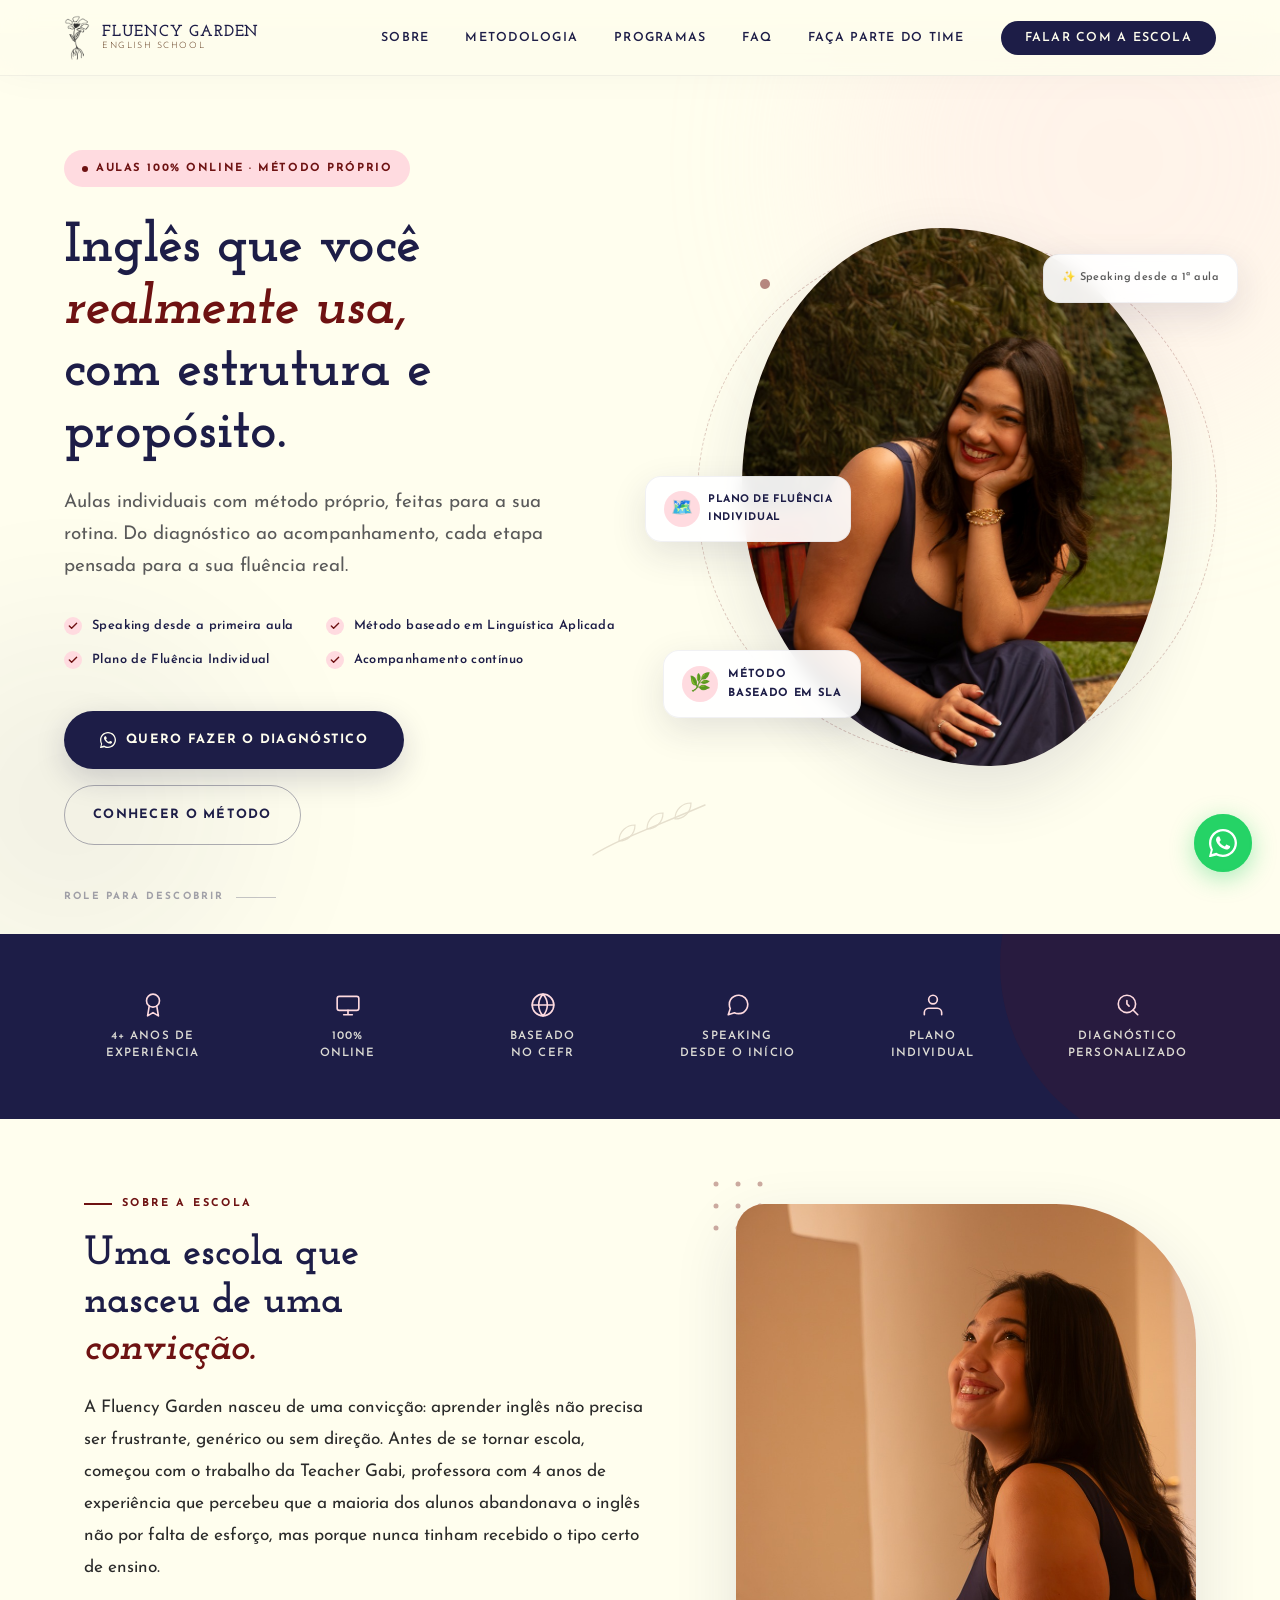
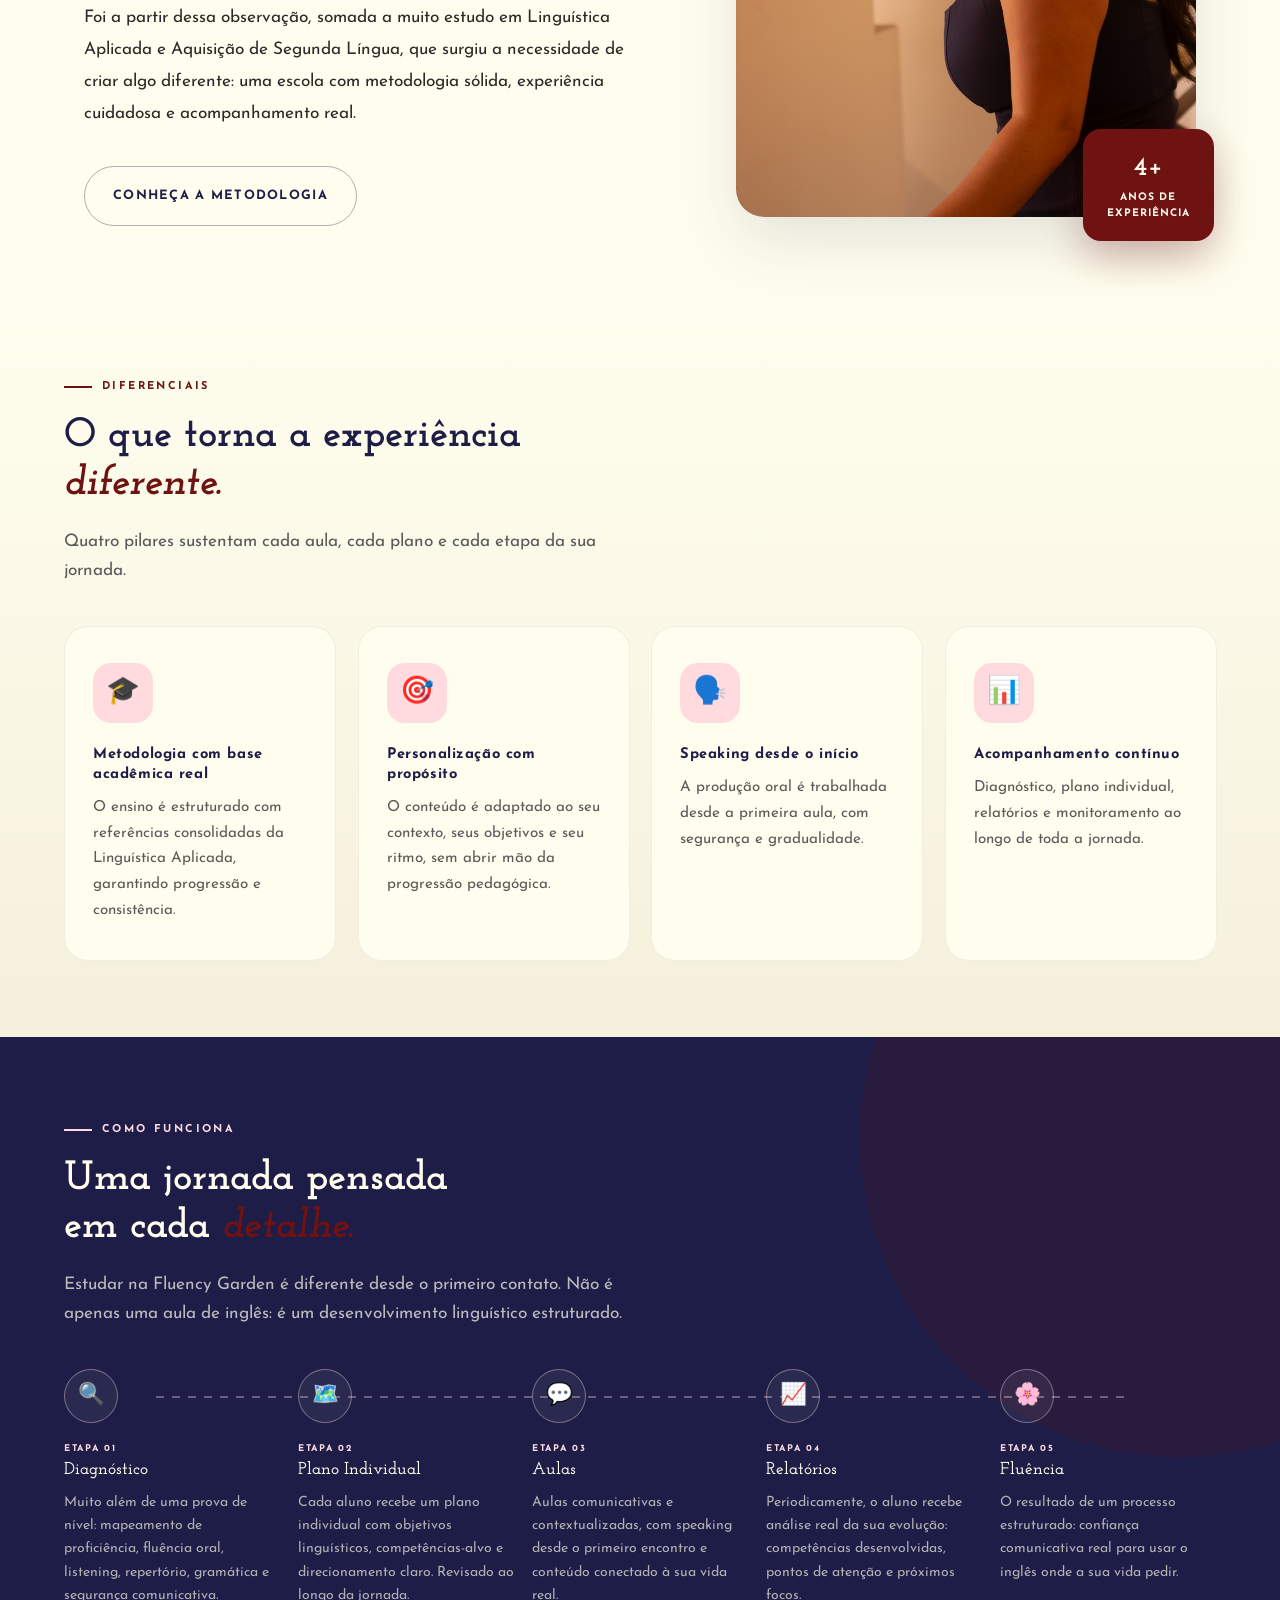
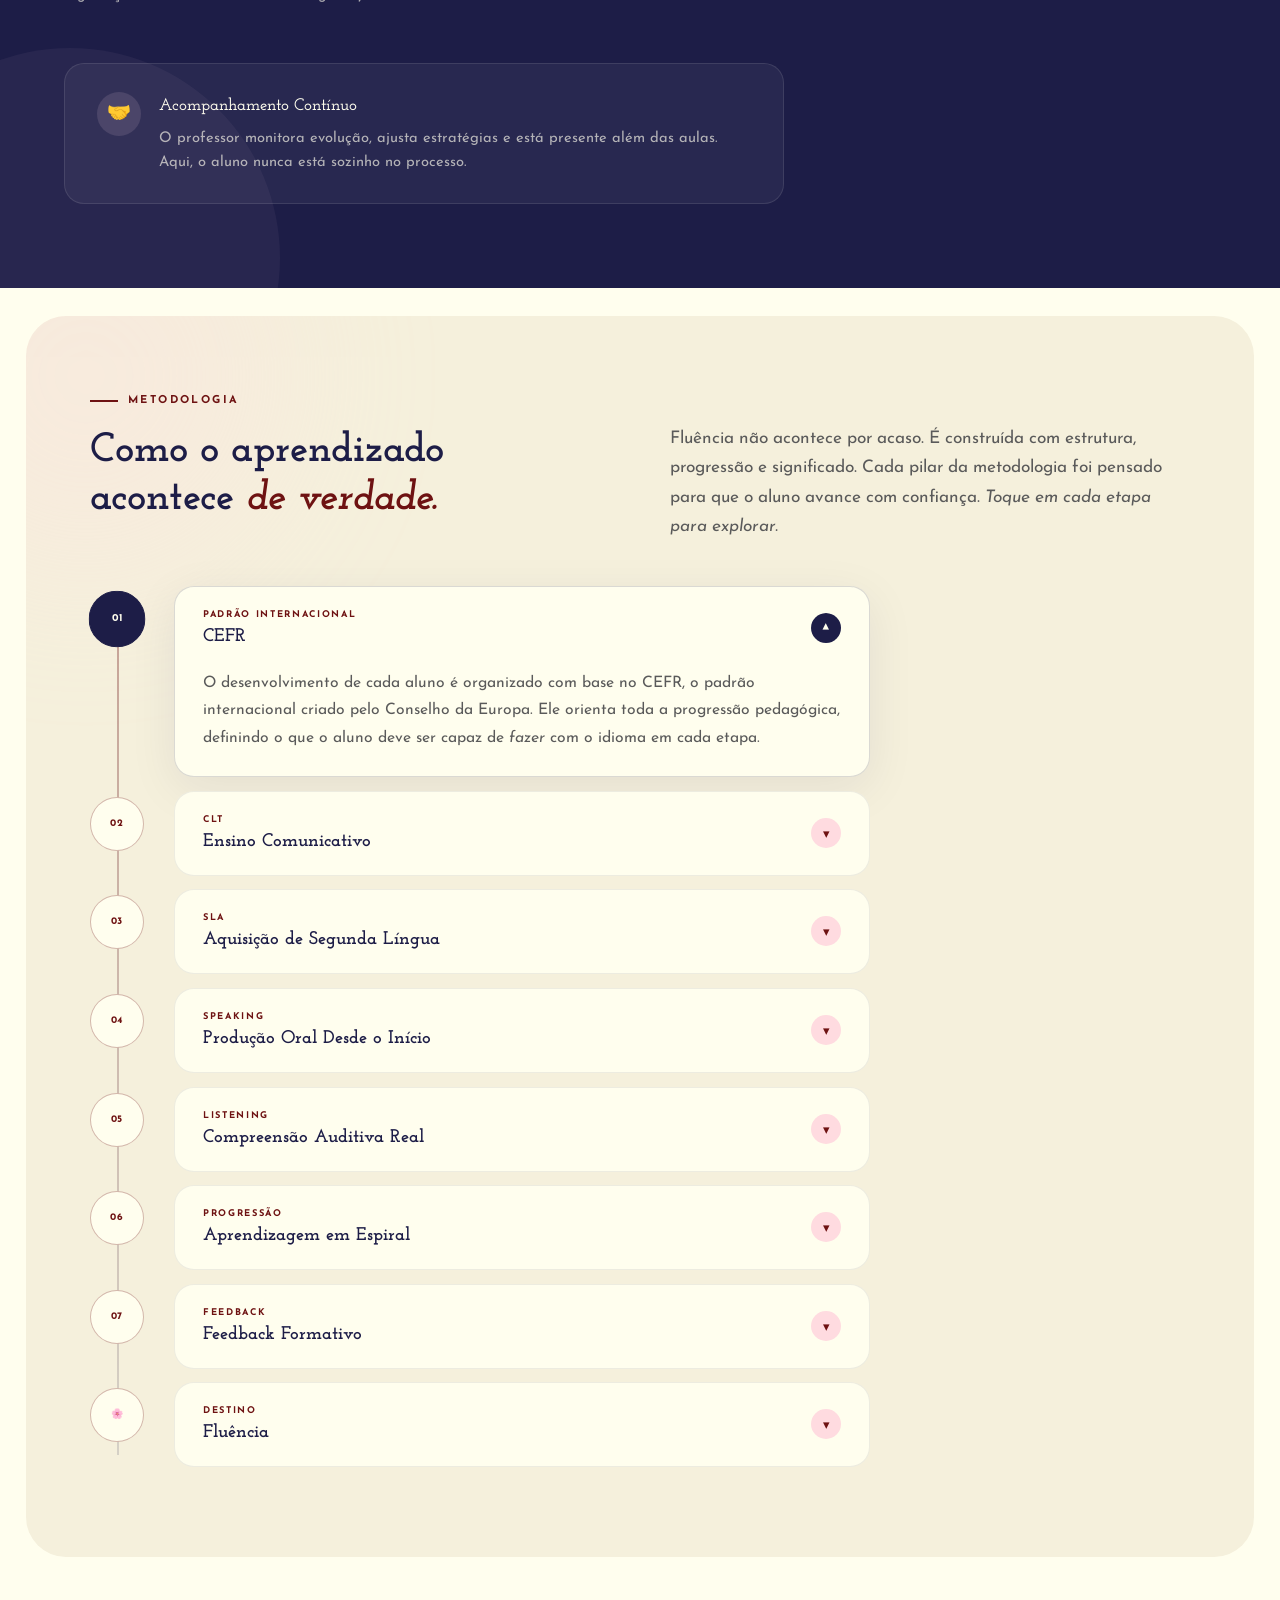
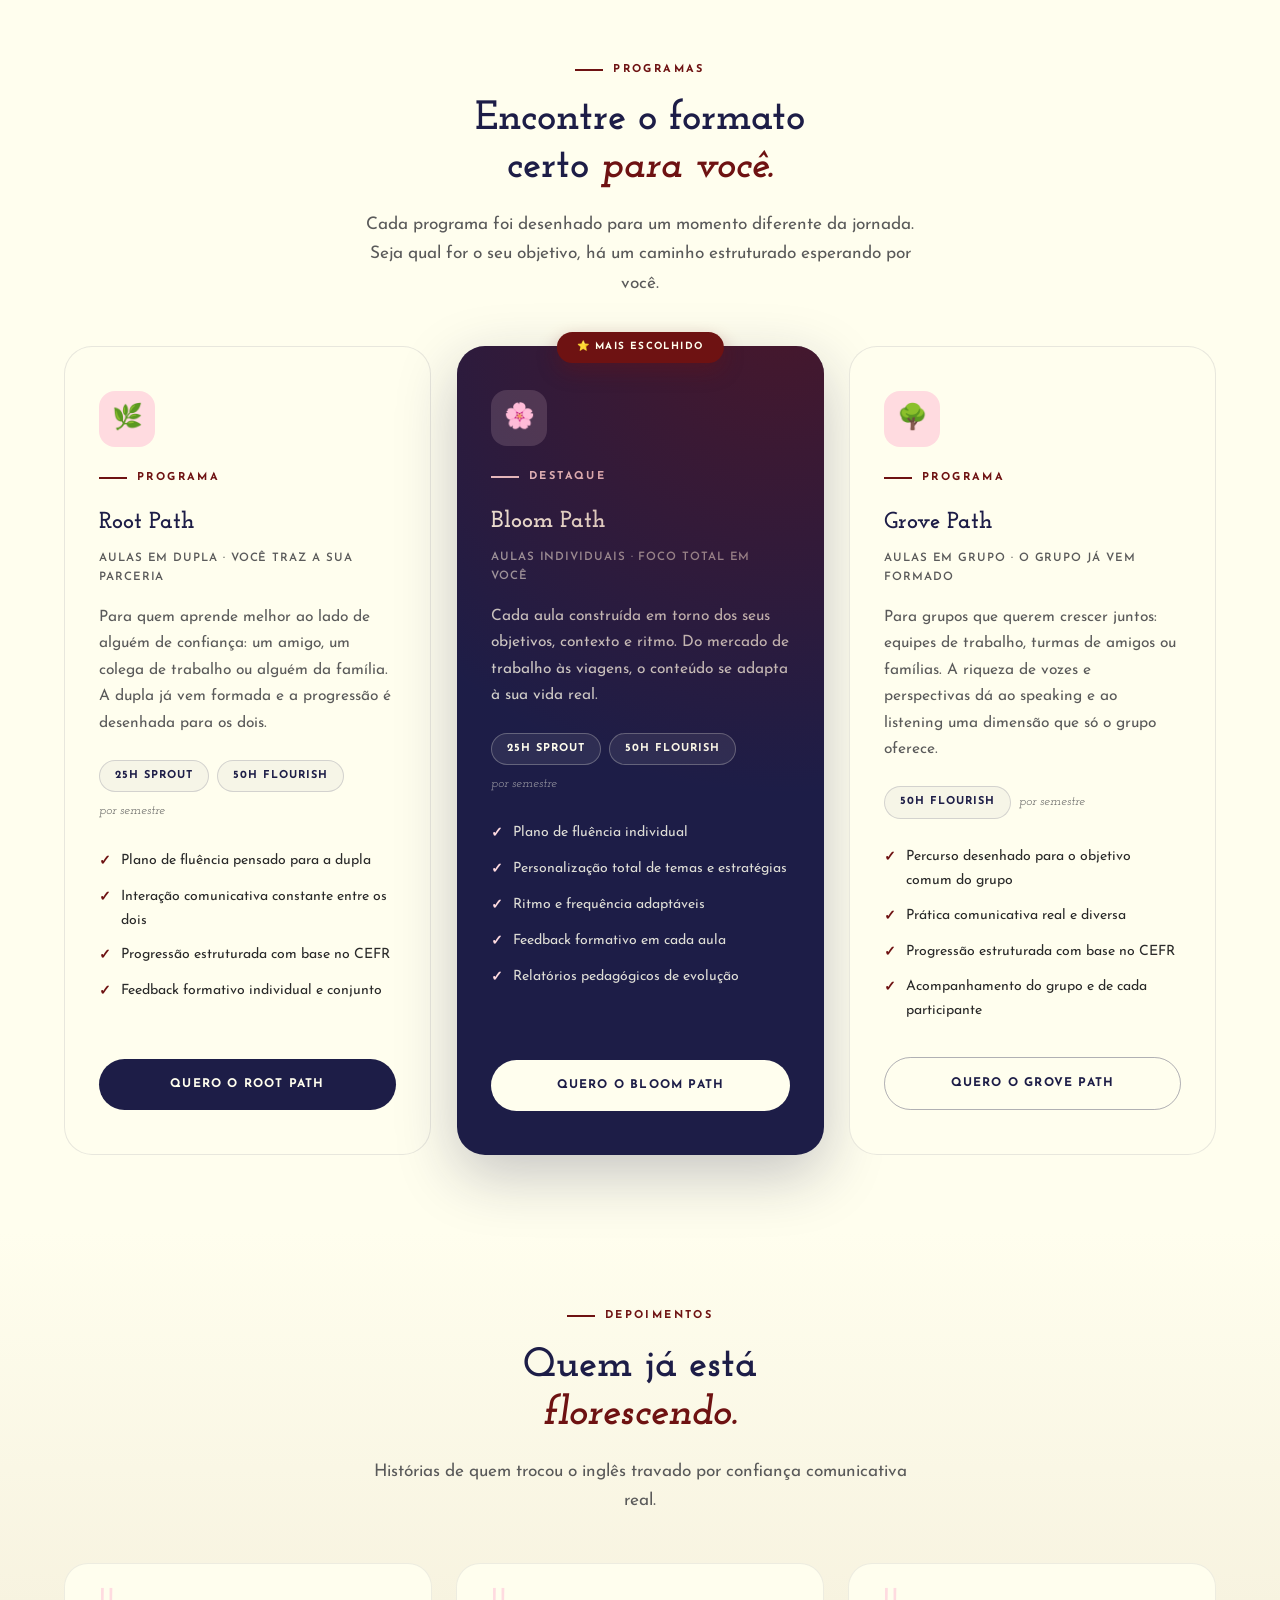
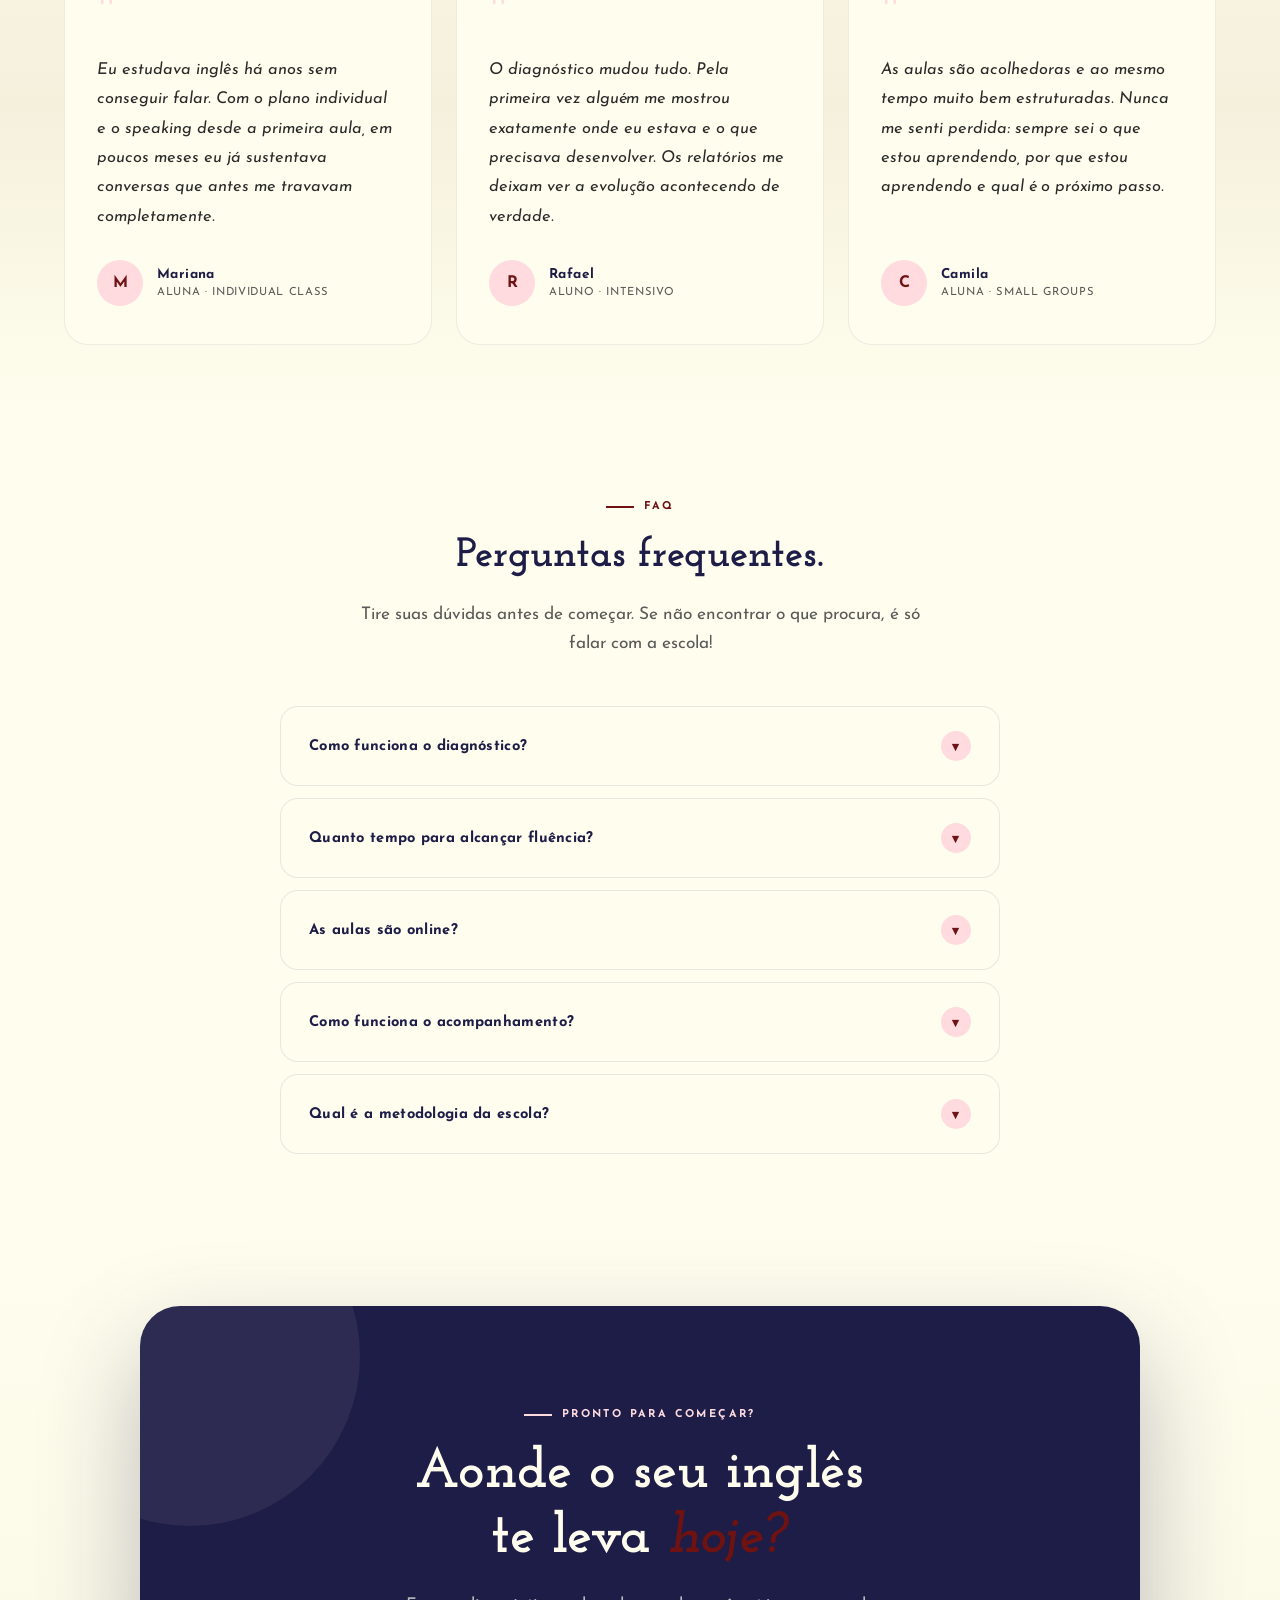
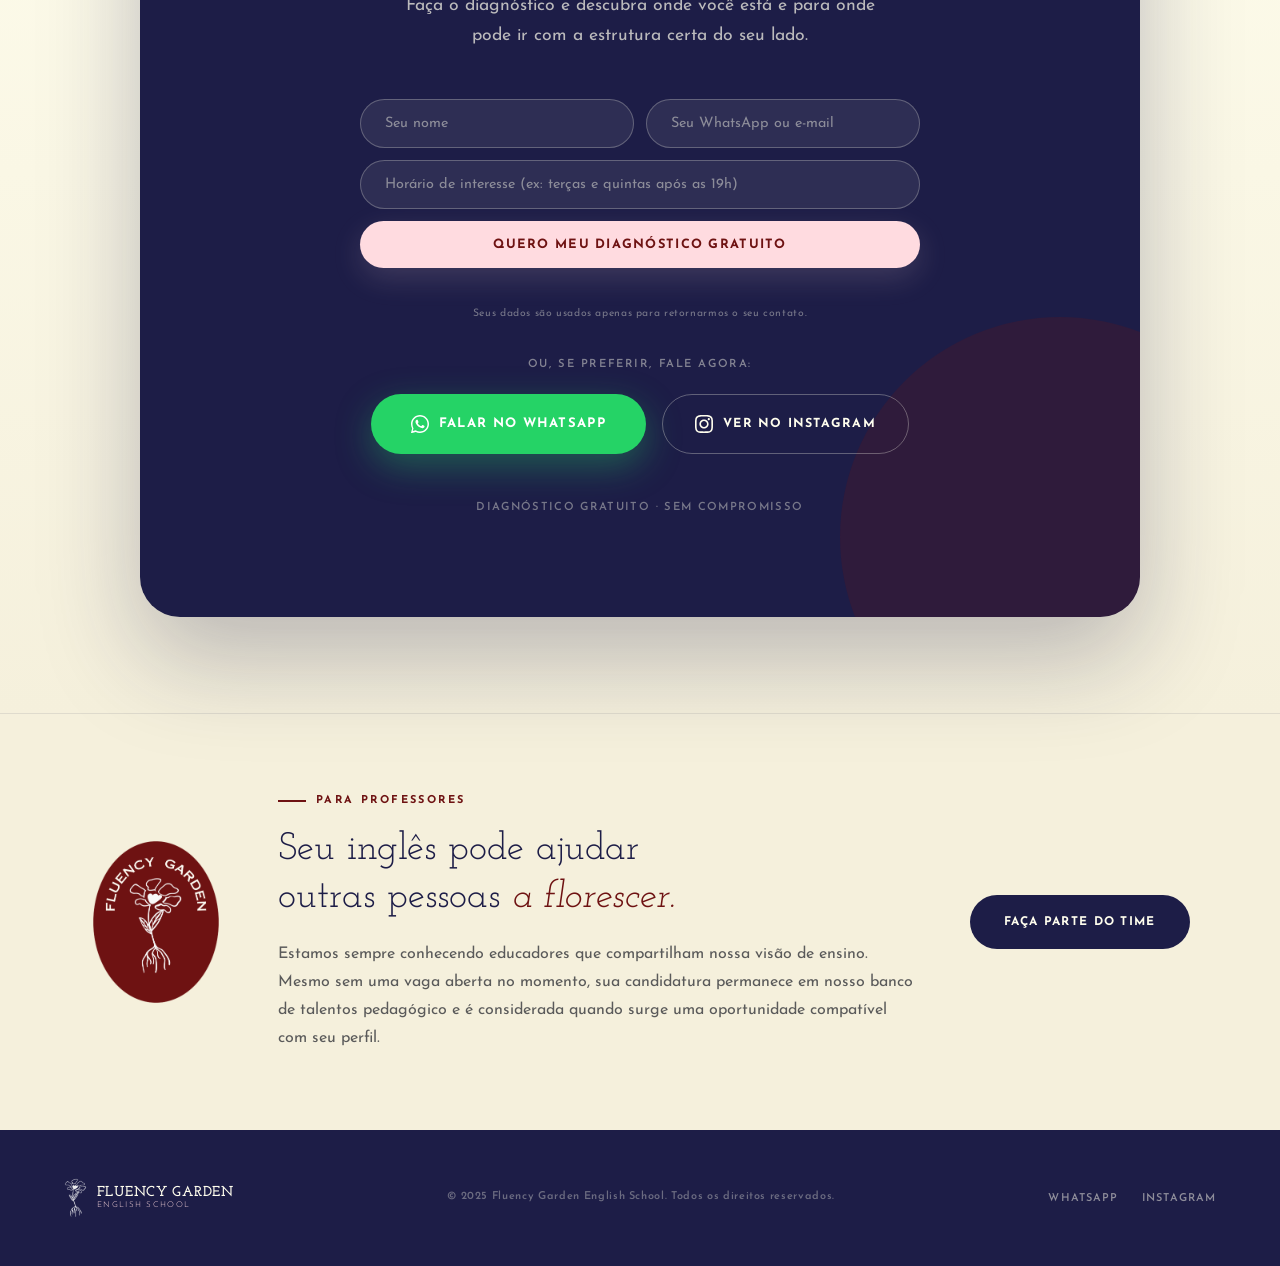
==== commit d5601664: "Aplica identidade visual da marca e ajusta copy do site Fotos e marca: - Fotos reais da Teacher Gabi" ====
--- a/index.html
+++ b/index.html
@@ -8,6 +8,8 @@
 <link rel="preconnect" href="https://fonts.googleapis.com">
 <link rel="preconnect" href="https://fonts.gstatic.com" crossorigin>
 <link href="https://fonts.googleapis.com/css2?family=Josefin+Sans:ital,wght@0,300;0,400;0,600;0,700;1,300;1,400&family=Josefin+Slab:ital,wght@0,300;0,400;0,600;0,700;1,400;1,700&display=swap" rel="stylesheet">
+<link rel="icon" type="image/png" href="fotos/selo-azul-icon.png">
+<link rel="apple-touch-icon" href="fotos/selo-azul-icon.png">
 <link rel="stylesheet" href="styles.css">
 </head>
 <body>
@@ -15,20 +17,7 @@
 <!-- NAV -->
 <nav id="navbar">
   <a href="#home" class="nav-logo">
-    <svg class="logo-svg" viewBox="0 0 100 100" fill="none" xmlns="http://www.w3.org/2000/svg">
-      <rect width="100" height="100" rx="18" fill="#1d1d47"/>
-      <!-- Flower symbol inspired by brand -->
-      <path d="M50 30 C50 22 44 18 44 18 C44 18 38 22 38 30 C38 38 44 38 44 38" stroke="#fffeee" stroke-width="1.8" fill="none" stroke-linecap="round"/>
-      <path d="M50 30 C50 22 56 18 56 18 C56 18 62 22 62 30 C62 38 56 38 56 38" stroke="#fffeee" stroke-width="1.8" fill="none" stroke-linecap="round"/>
-      <path d="M50 30 C42 30 38 24 38 24 C38 24 38 30 44 34 C50 38 50 38 50 38" stroke="#ffdbe0" stroke-width="1.8" fill="none" stroke-linecap="round"/>
-      <path d="M50 30 C58 30 62 24 62 24 C62 24 62 30 56 34 C50 38 50 38 50 38" stroke="#ffdbe0" stroke-width="1.8" fill="none" stroke-linecap="round"/>
-      <!-- Heart center -->
-      <path d="M50 34 C49 33 47 33 47 35 C47 36.5 50 39 50 39 C50 39 53 36.5 53 35 C53 33 51 33 50 34Z" fill="#ffdbe0"/>
-      <!-- Stem -->
-      <line x1="50" y1="39" x2="50" y2="58" stroke="#fffeee" stroke-width="1.8" stroke-linecap="round"/>
-      <!-- Roots -->
-      <path d="M50 58 L44 65 M50 58 L50 66 M50 58 L56 65 M44 65 L40 70 M50 66 L48 72 M50 66 L52 72 M56 65 L60 70" stroke="#fffeee" stroke-width="1.5" stroke-linecap="round"/>
-    </svg>
+    <img class="logo-mark" src="fotos/logo-mark.png" alt="" width="136" height="240">
     <div class="nav-logo-text">
       Fluency Garden
       <span>English School</span>
@@ -116,10 +105,7 @@
   <div class="hero-visual reveal-scale reveal-delay-2">
     <div class="hero-ring"></div>
     <div class="hero-photo-frame">
-      <!-- Substitua a tag abaixo pela sua foto: <img src="sua-foto.jpg" alt="Teacher Gabi"> -->
-      <div class="hero-photo-placeholder">
-        [ FOTO DA TEACHER GABI AQUI ]<br><br>Substitua por:<br>&lt;img src="sua-foto.jpg" alt="Teacher Gabi"&gt;
-      </div>
+      <img src="fotos/gabi-hero.jpg" alt="Teacher Gabi, fundadora da Fluency Garden English School, sentada em um banco em um jardim" width="900" height="1350" fetchpriority="high">
     </div>
     <div class="hero-float-card hero-float-card-1">
       <div class="float-icon">🌿</div>
@@ -190,10 +176,7 @@
       <circle cx="8" cy="52" r="2.5" fill="#6e1212"/><circle cx="30" cy="52" r="2.5" fill="#6e1212"/><circle cx="52" cy="52" r="2.5" fill="#6e1212"/>
     </svg>
     <div class="sobre-photo">
-      <!-- Substitua pelo seu retrato: <img src="gabi-portrait.jpg" alt="Teacher Gabi"> -->
-      <div class="sobre-photo-placeholder">
-        [ FOTO DA TEACHER GABI AQUI ]<br><br>Substitua por:<br>&lt;img src="gabi-portrait.jpg" alt="Teacher Gabi"&gt;
-      </div>
+      <img src="fotos/gabi-sobre.jpg" alt="Teacher Gabi, fundadora da Fluency Garden English School" width="900" height="1350" loading="lazy">
     </div>
     <div class="sobre-badge">
       <strong>4+</strong>
@@ -625,6 +608,7 @@
 <!-- BANCO DE TALENTOS -->
 <section id="banco-talentos">
   <div class="talentos-inner">
+    <img class="talentos-selo reveal-scale" src="fotos/selo-vermelho-tight.png" alt="" width="329" height="420">
     <div class="talentos-text">
       <div class="section-label reveal">Para professores</div>
       <h2 class="talentos-title reveal reveal-delay-1">Seu inglês pode ajudar<br>outras pessoas <em>a florescer.</em></h2>
@@ -639,16 +623,7 @@
 <!-- FOOTER -->
 <footer>
   <a href="#home" class="footer-logo">
-    <svg width="36" height="36" viewBox="0 0 100 100" fill="none" xmlns="http://www.w3.org/2000/svg">
-      <rect width="100" height="100" rx="18" fill="rgba(255,254,238,0.08)"/>
-      <path d="M50 30 C50 22 44 18 44 18 C44 18 38 22 38 30 C38 38 44 38 44 38" stroke="#fffeee" stroke-width="1.8" fill="none" stroke-linecap="round"/>
-      <path d="M50 30 C50 22 56 18 56 18 C56 18 62 22 62 30 C62 38 56 38 56 38" stroke="#fffeee" stroke-width="1.8" fill="none" stroke-linecap="round"/>
-      <path d="M50 30 C42 30 38 24 38 24 C38 24 38 30 44 34 C50 38 50 38 50 38" stroke="#ffdbe0" stroke-width="1.8" fill="none" stroke-linecap="round"/>
-      <path d="M50 30 C58 30 62 24 62 24 C62 24 62 30 56 34 C50 38 50 38 50 38" stroke="#ffdbe0" stroke-width="1.8" fill="none" stroke-linecap="round"/>
-      <path d="M50 34 C49 33 47 33 47 35 C47 36.5 50 39 50 39 C50 39 53 36.5 53 35 C53 33 51 33 50 34Z" fill="#ffdbe0"/>
-      <line x1="50" y1="39" x2="50" y2="58" stroke="#fffeee" stroke-width="1.8" stroke-linecap="round"/>
-      <path d="M50 58 L44 65 M50 58 L50 66 M50 58 L56 65 M44 65 L40 70 M50 66 L48 72 M50 66 L52 72 M56 65 L60 70" stroke="#fffeee" stroke-width="1.5" stroke-linecap="round"/>
-    </svg>
+    <img class="logo-mark logo-mark-light" src="fotos/logo-mark.png" alt="" width="136" height="240">
     <div class="footer-logo-text">
       Fluency Garden
       <span>English School</span>
--- a/styles.css
+++ b/styles.css
@@ -84,7 +84,6 @@
   nav.scrolled { box-shadow: 0 2px 24px rgba(29,29,71,0.08); height: 66px; }
 
   .nav-logo { display: flex; align-items: center; gap: 12px; text-decoration: none; }
-  .nav-logo-icon { width: 42px; height: 42px; }
   .nav-logo-text {
     font-family: var(--font-logo);
     font-weight: 700;
@@ -426,7 +425,10 @@
     width: 100%;
     height: 100%;
     object-fit: cover;
-    display: none; /* unhide when you add a real photo */
+    /* a moldura é 4/5 e a foto é 2/3: o corte é vertical.
+       Puxa o enquadramento para cima para manter o rosto na área visível. */
+    object-position: 50% 28%;
+    display: block;
   }
 
   .hero-float-card {
@@ -657,7 +659,13 @@
     padding: 20px;
     opacity: 0.6;
   }
-  .sobre-photo img { width: 100%; height: 100%; object-fit: cover; display: none; }
+  .sobre-photo img {
+    width: 100%;
+    height: 100%;
+    object-fit: cover;
+    object-position: 50% 22%;
+    display: block;
+  }
 
   .sobre-deco {
     position: absolute;
@@ -1598,6 +1606,12 @@
     justify-content: space-between;
     gap: 56px;
   }
+  .talentos-selo {
+    width: clamp(96px, 11vw, 132px);
+    height: auto;
+    flex-shrink: 0;
+    align-self: center;
+  }
   .talentos-text { max-width: 640px; }
   .talentos-title {
     font-family: var(--font-display);
@@ -1643,6 +1657,7 @@
       align-items: flex-start;
       gap: 32px;
     }
+    .talentos-selo { width: 84px; align-self: flex-start; }
   }
 
   footer {
@@ -1727,10 +1742,31 @@
     100% { transform: scale(1.6); opacity: 0; }
   }
 
-  /* ─── LOGO SVG ─── */
-  .logo-svg { width: 42px; height: 42px; }
+  /* ─── LOGO DA MARCA ─── */
+  .logo-mark {
+    height: 46px;
+    width: auto;
+    flex-shrink: 0;
+  }
+  /* O arquivo da logo é traço escuro sobre fundo transparente.
+     Sobre o navy do rodapé ele sumiria, então é convertido para creme. */
+  .logo-mark-light {
+    height: 40px;
+    width: auto;
+    filter: brightness(0) invert(1);
+    opacity: 0.92;
+  }
 
   /* ─── FAÇA PARTE DO TIME (recruitment page) ─── */
+  .job-hero-adesivo {
+    display: block;
+    width: clamp(200px, 24vw, 280px);
+    height: auto;
+    margin: 0 auto 22px;
+  }
+  @media (max-width: 768px) {
+    .job-hero-adesivo { width: 190px; margin-bottom: 16px; }
+  }
   .job-hero {
     min-height: 88vh;
     padding: 160px 5% 90px;
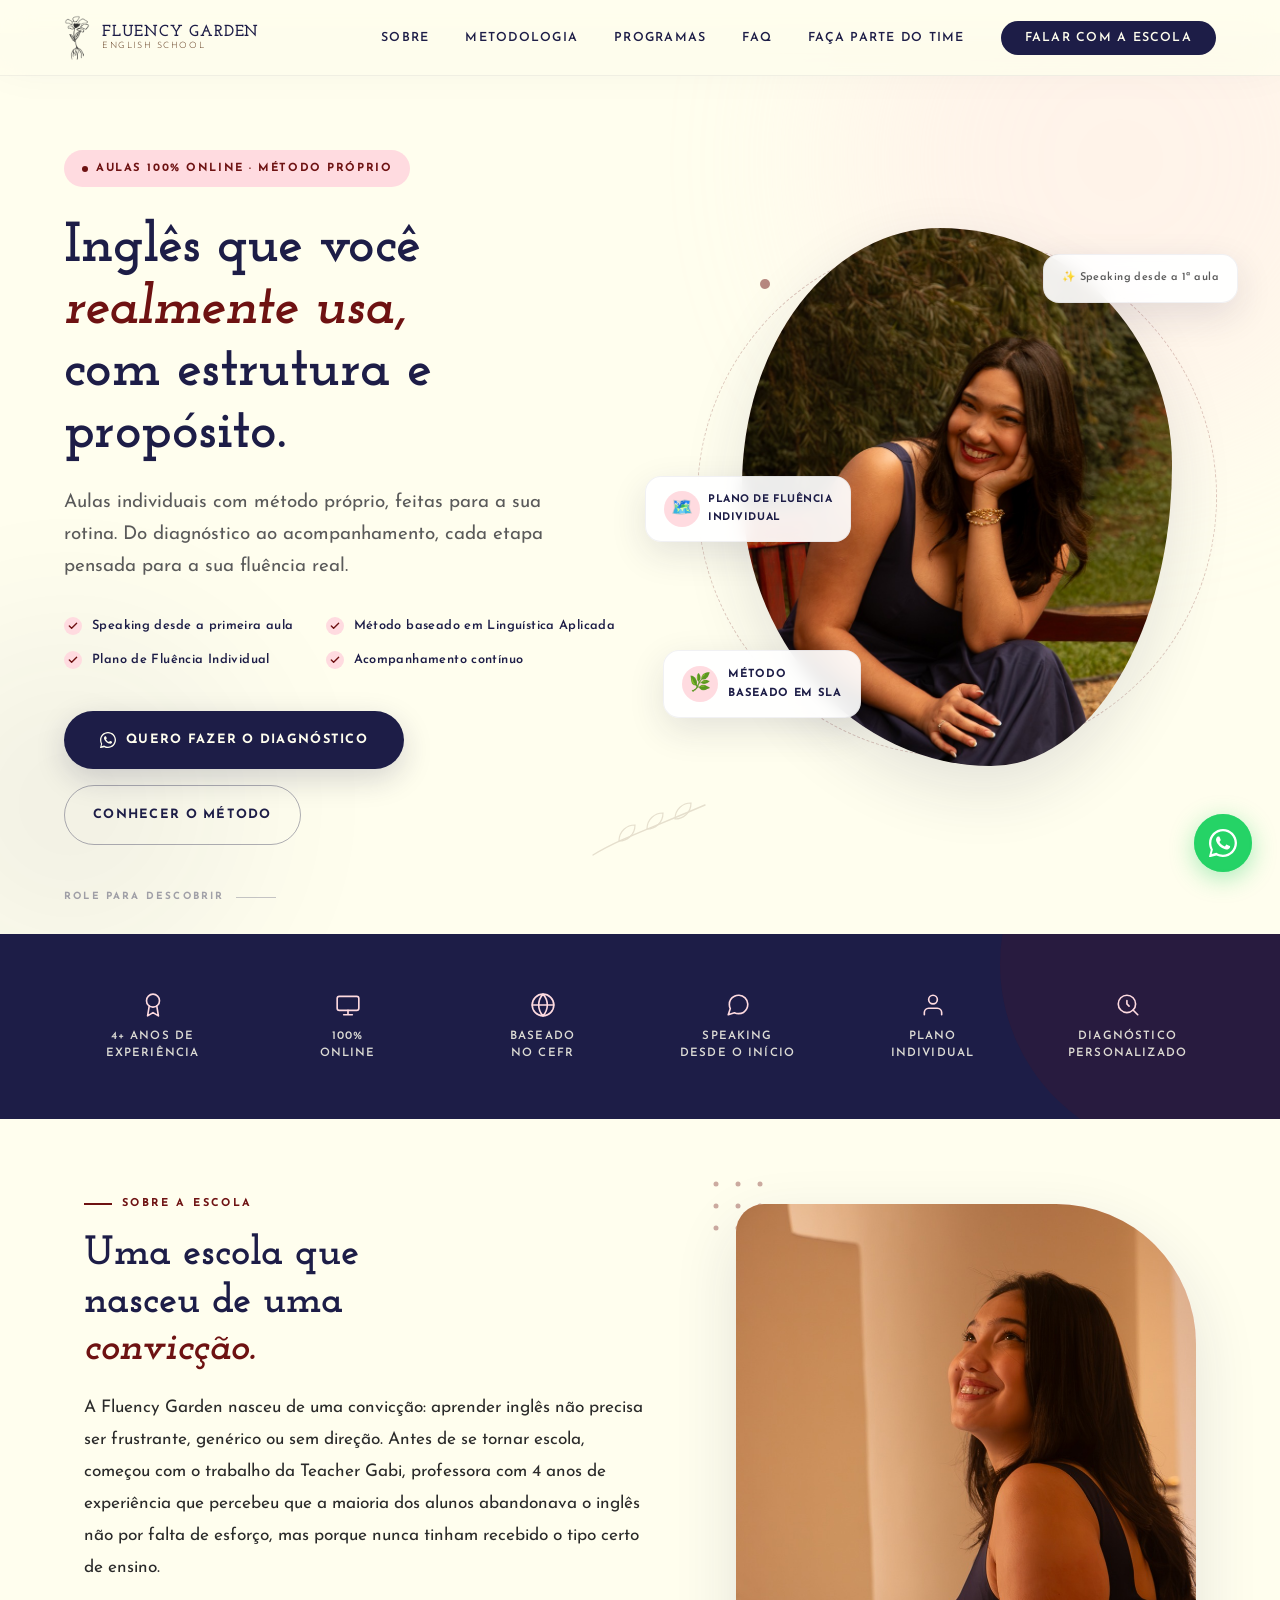
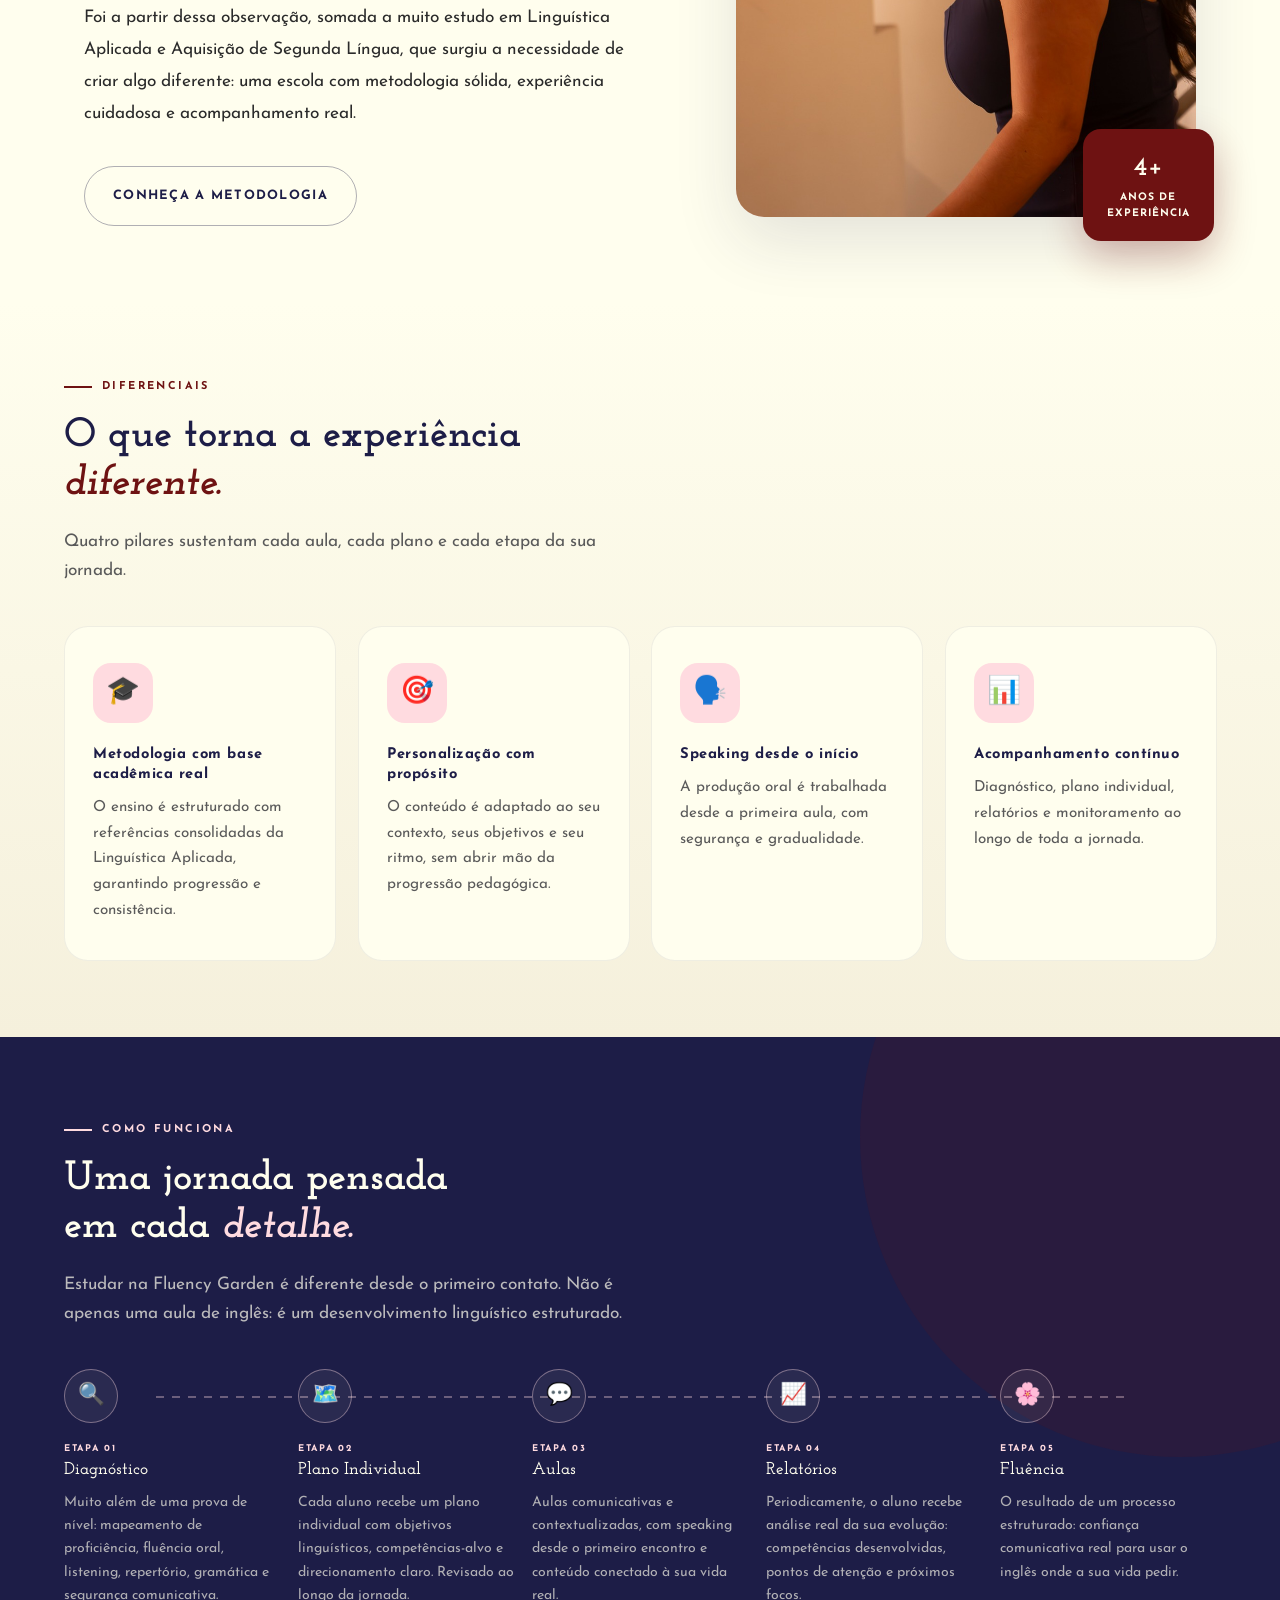
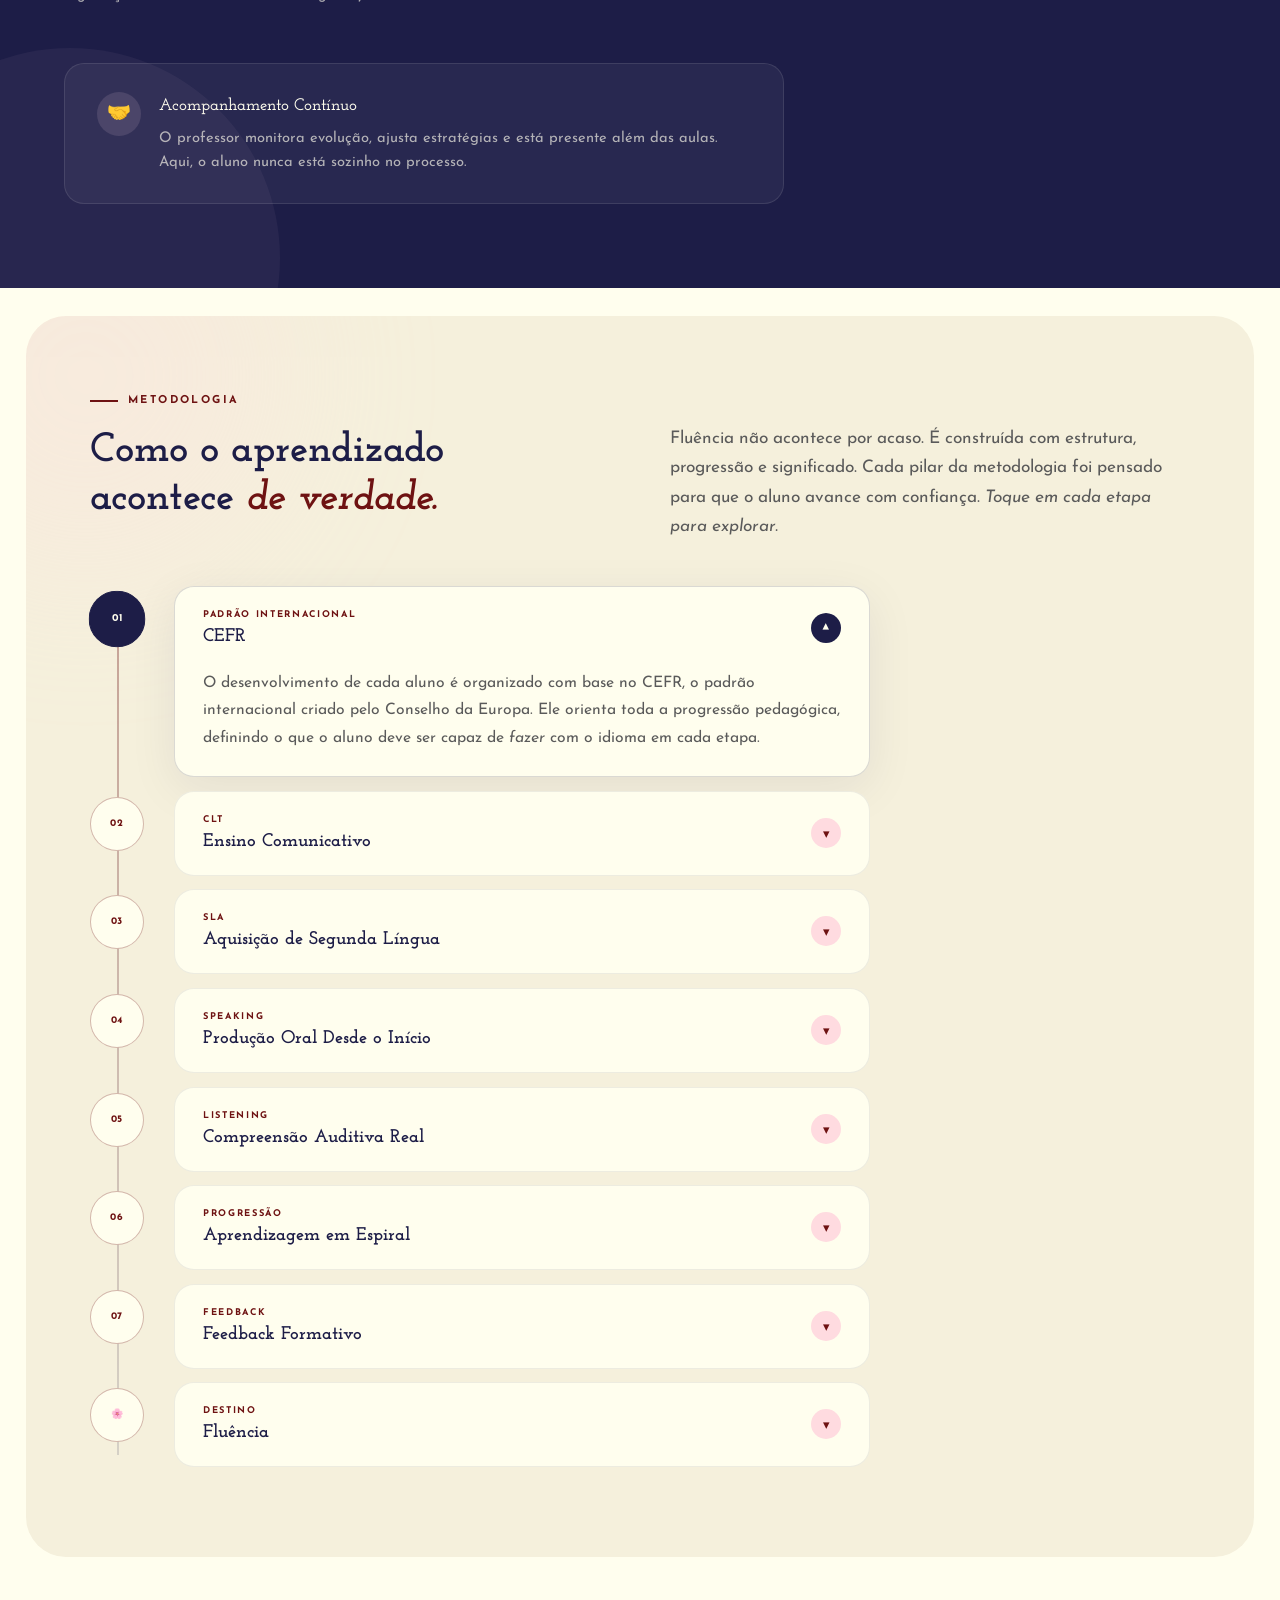
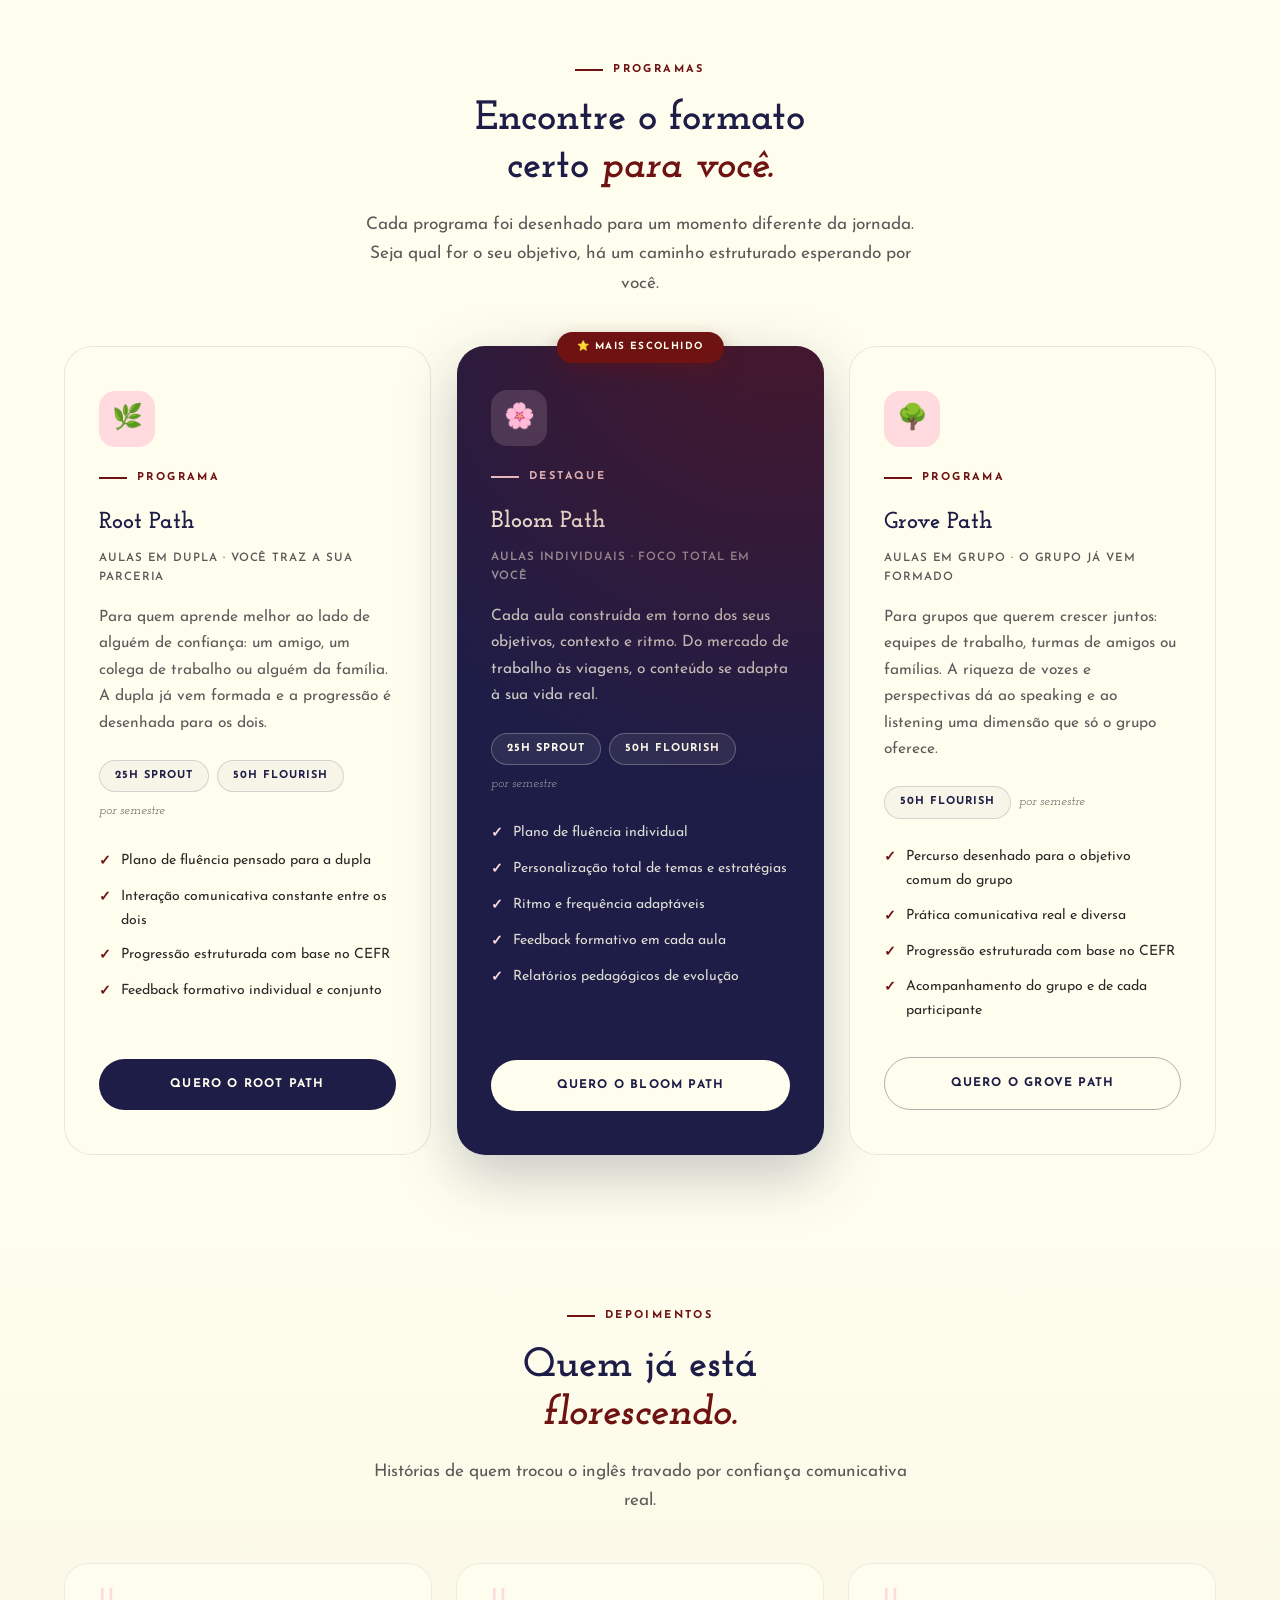
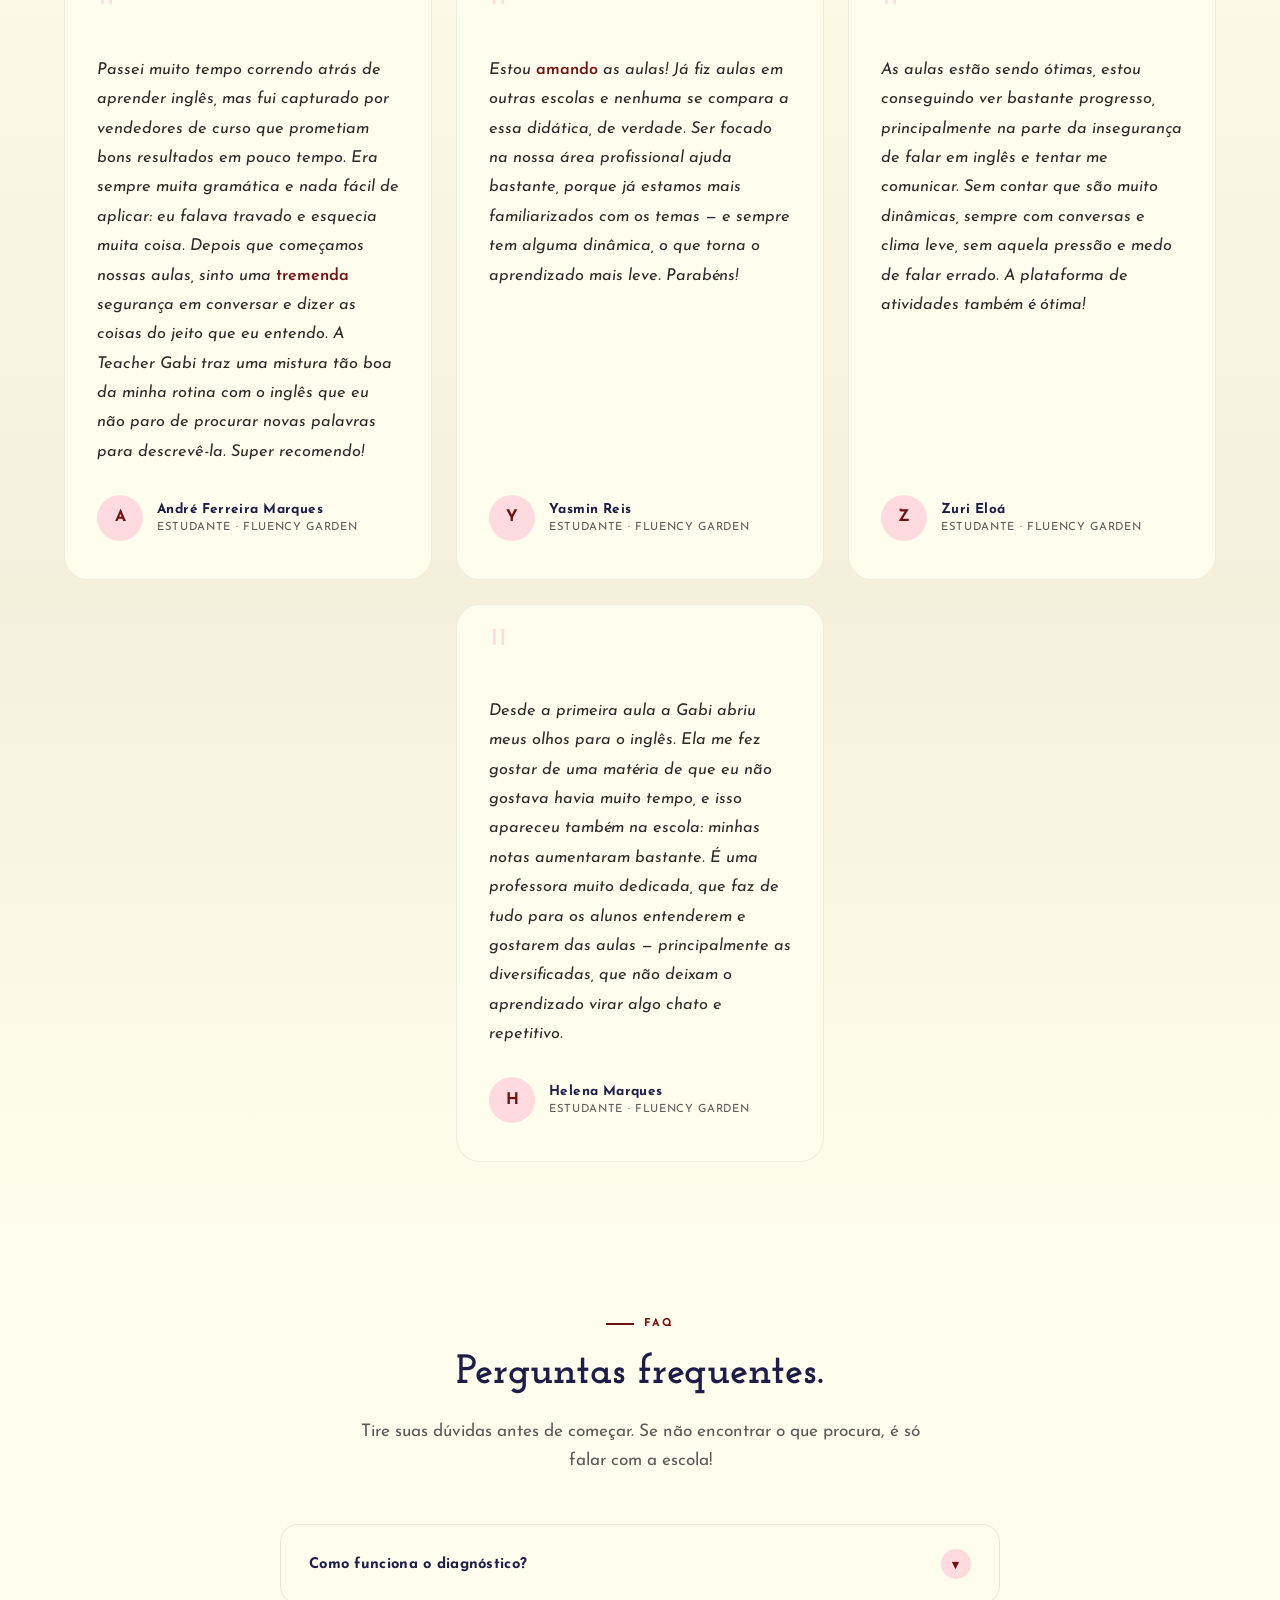
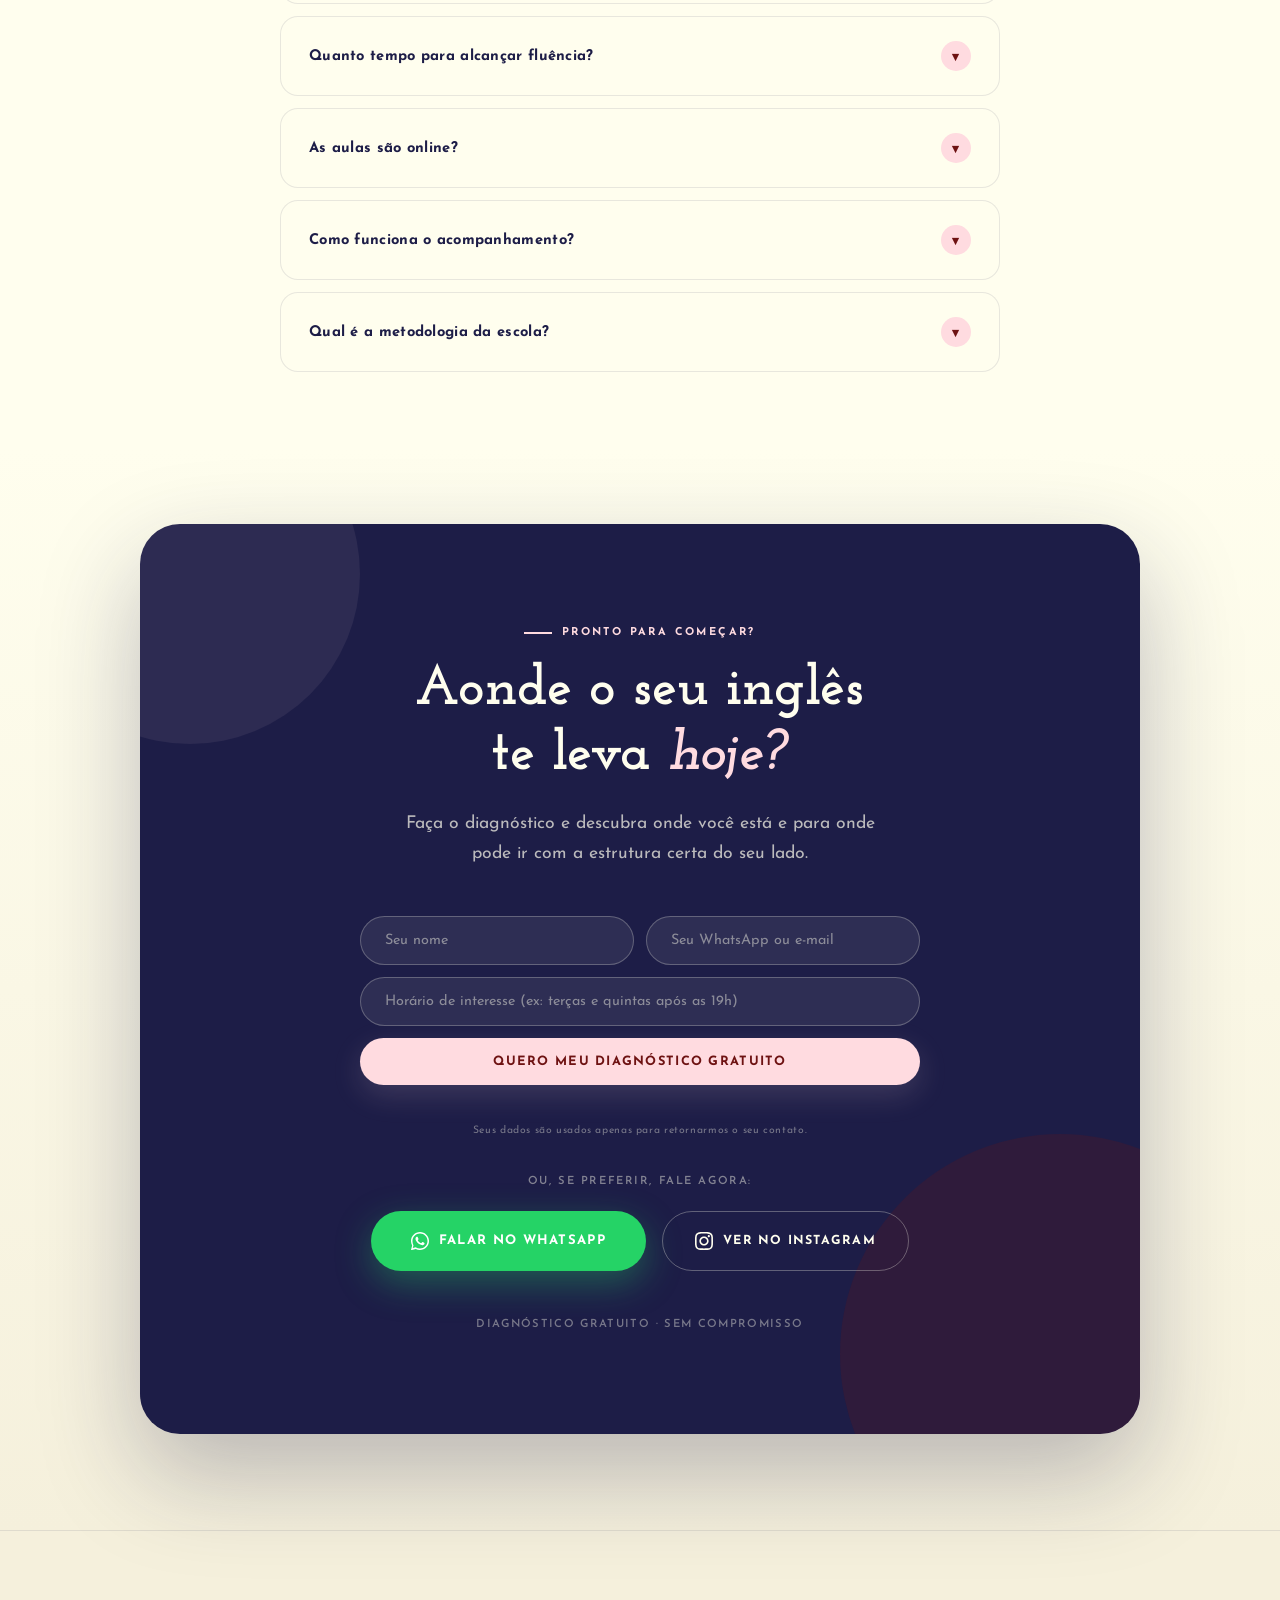
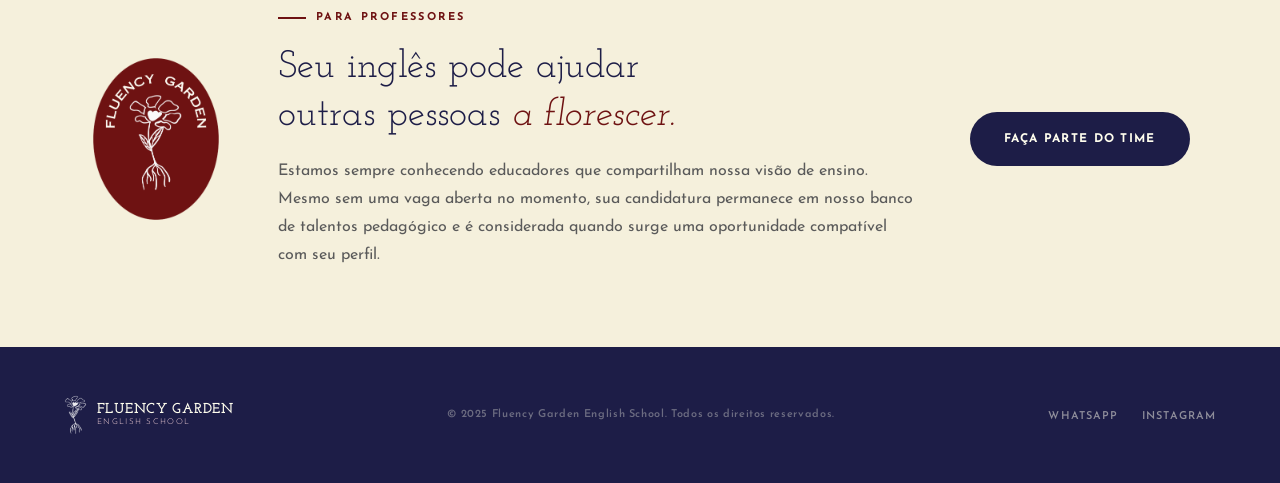
==== commit 54f08636: "Publica depoimentos reais e define e-mail de captacao de leads Substitui os tres depoimentos placeho" ====
--- a/index.html
+++ b/index.html
@@ -463,7 +463,8 @@
 </section>
 
 <!-- DEPOIMENTOS -->
-<!-- Placeholders: substitua pelos depoimentos reais dos seus alunos -->
+<!-- Depoimentos reais enviados pelos alunos (revisão leve de digitação, sentido preservado).
+     Seleção dos 4 mais fortes; os demais recebidos ficam no histórico do repositório. -->
 <section id="depoimentos">
   <div class="depo-inner">
     <div class="programas-header">
@@ -475,26 +476,34 @@
     <div class="depo-grid">
       <div class="depo-card reveal">
         <div class="depo-quote-mark">"</div>
-        <p class="depo-text">Eu estudava inglês há anos sem conseguir falar. Com o plano individual e o speaking desde a primeira aula, em poucos meses eu já sustentava conversas que antes me travavam completamente.</p>
+        <p class="depo-text">Passei muito tempo correndo atrás de aprender inglês, mas fui capturado por vendedores de curso que prometiam bons resultados em pouco tempo. Era sempre muita gramática e nada fácil de aplicar: eu falava travado e esquecia muita coisa. Depois que começamos nossas aulas, sinto uma <em>tremenda</em> segurança em conversar e dizer as coisas do jeito que eu entendo. A Teacher Gabi traz uma mistura tão boa da minha rotina com o inglês que eu não paro de procurar novas palavras para descrevê-la. Super recomendo!</p>
         <div class="depo-author">
-          <div class="depo-avatar">M</div>
-          <div class="depo-name">Mariana <span>Aluna · Individual Class</span></div>
+          <div class="depo-avatar">A</div>
+          <div class="depo-name">André Ferreira Marques <span>Estudante · Fluency Garden</span></div>
         </div>
       </div>
       <div class="depo-card reveal reveal-delay-1">
         <div class="depo-quote-mark">"</div>
-        <p class="depo-text">O diagnóstico mudou tudo. Pela primeira vez alguém me mostrou exatamente onde eu estava e o que precisava desenvolver. Os relatórios me deixam ver a evolução acontecendo de verdade.</p>
+        <p class="depo-text">Estou <em>amando</em> as aulas! Já fiz aulas em outras escolas e nenhuma se compara a essa didática, de verdade. Ser focado na nossa área profissional ajuda bastante, porque já estamos mais familiarizados com os temas — e sempre tem alguma dinâmica, o que torna o aprendizado mais leve. Parabéns!</p>
         <div class="depo-author">
-          <div class="depo-avatar">R</div>
-          <div class="depo-name">Rafael <span>Aluno · Intensivo</span></div>
+          <div class="depo-avatar">Y</div>
+          <div class="depo-name">Yasmin Reis <span>Estudante · Fluency Garden</span></div>
         </div>
       </div>
       <div class="depo-card reveal reveal-delay-2">
         <div class="depo-quote-mark">"</div>
-        <p class="depo-text">As aulas são acolhedoras e ao mesmo tempo muito bem estruturadas. Nunca me senti perdida: sempre sei o que estou aprendendo, por que estou aprendendo e qual é o próximo passo.</p>
+        <p class="depo-text">As aulas estão sendo ótimas, estou conseguindo ver bastante progresso, principalmente na parte da insegurança de falar em inglês e tentar me comunicar. Sem contar que são muito dinâmicas, sempre com conversas e clima leve, sem aquela pressão e medo de falar errado. A plataforma de atividades também é ótima!</p>
         <div class="depo-author">
-          <div class="depo-avatar">C</div>
-          <div class="depo-name">Camila <span>Aluna · Small Groups</span></div>
+          <div class="depo-avatar">Z</div>
+          <div class="depo-name">Zuri Eloá <span>Estudante · Fluency Garden</span></div>
+        </div>
+      </div>
+      <div class="depo-card reveal">
+        <div class="depo-quote-mark">"</div>
+        <p class="depo-text">Desde a primeira aula a Gabi abriu meus olhos para o inglês. Ela me fez gostar de uma matéria de que eu não gostava havia muito tempo, e isso apareceu também na escola: minhas notas aumentaram bastante. É uma professora muito dedicada, que faz de tudo para os alunos entenderem e gostarem das aulas — principalmente as diversificadas, que não deixam o aprendizado virar algo chato e repetitivo.</p>
+        <div class="depo-author">
+          <div class="depo-avatar">H</div>
+          <div class="depo-name">Helena Marques <span>Estudante · Fluency Garden</span></div>
         </div>
       </div>
     </div>
--- a/styles.css
+++ b/styles.css
@@ -564,6 +564,11 @@
   }
   .section-title em { font-style: italic; color: var(--wine); }
 
+  /* Sobre fundo navy o vinho quase desaparece (contraste ~1.4:1).
+     Nessas secoes o destaque usa o rosa da paleta. */
+  #experiencia .section-title em,
+  .cta-card .section-title em { color: var(--pink); }
+
   .section-lead {
     font-size: 1.08rem;
     color: var(--text-soft);
@@ -1285,6 +1290,8 @@
     margin-bottom: 28px;
     flex-grow: 1;
   }
+  /* Ênfase dentro de um texto já em itálico: volta ao normal e ganha peso */
+  .depo-text em { font-style: normal; font-weight: 600; color: var(--wine); }
   .depo-author { display: flex; align-items: center; gap: 14px; }
   .depo-avatar {
     width: 46px; height: 46px;
@@ -1314,7 +1321,13 @@
     color: var(--text-soft);
     margin-top: 2px;
   }
-  @media (max-width: 1024px) { .depo-grid { grid-template-columns: 1fr; max-width: 560px; margin: 0 auto; } }
+  /* Última linha incompleta: centraliza o card órfão em vez de deixá-lo à esquerda */
+  .depo-card:last-child:nth-child(3n + 1) { grid-column: 2; }
+
+  @media (max-width: 1024px) {
+    .depo-grid { grid-template-columns: 1fr; max-width: 560px; margin: 0 auto; }
+    .depo-card:last-child:nth-child(3n + 1) { grid-column: auto; }
+  }
 
   /* ─── FAQ ─── */
   #faq { padding: 76px 5%; }
@@ -1767,10 +1780,14 @@
   @media (max-width: 768px) {
     .job-hero-adesivo { width: 190px; margin-bottom: 16px; }
   }
-  .job-hero {
+  /* O elemento e <section id="home" class="job-hero">. O seletor #home do hero
+     da home tem especificidade maior que .job-hero e impunha um grid de duas
+     colunas, deixando a coluna da direita vazia. O ID entra aqui para vencer. */
+  #home.job-hero {
+    display: flex;
+    grid-template-columns: none;
     min-height: 88vh;
     padding: 160px 5% 90px;
-    display: flex;
     align-items: center;
     justify-content: center;
     position: relative;
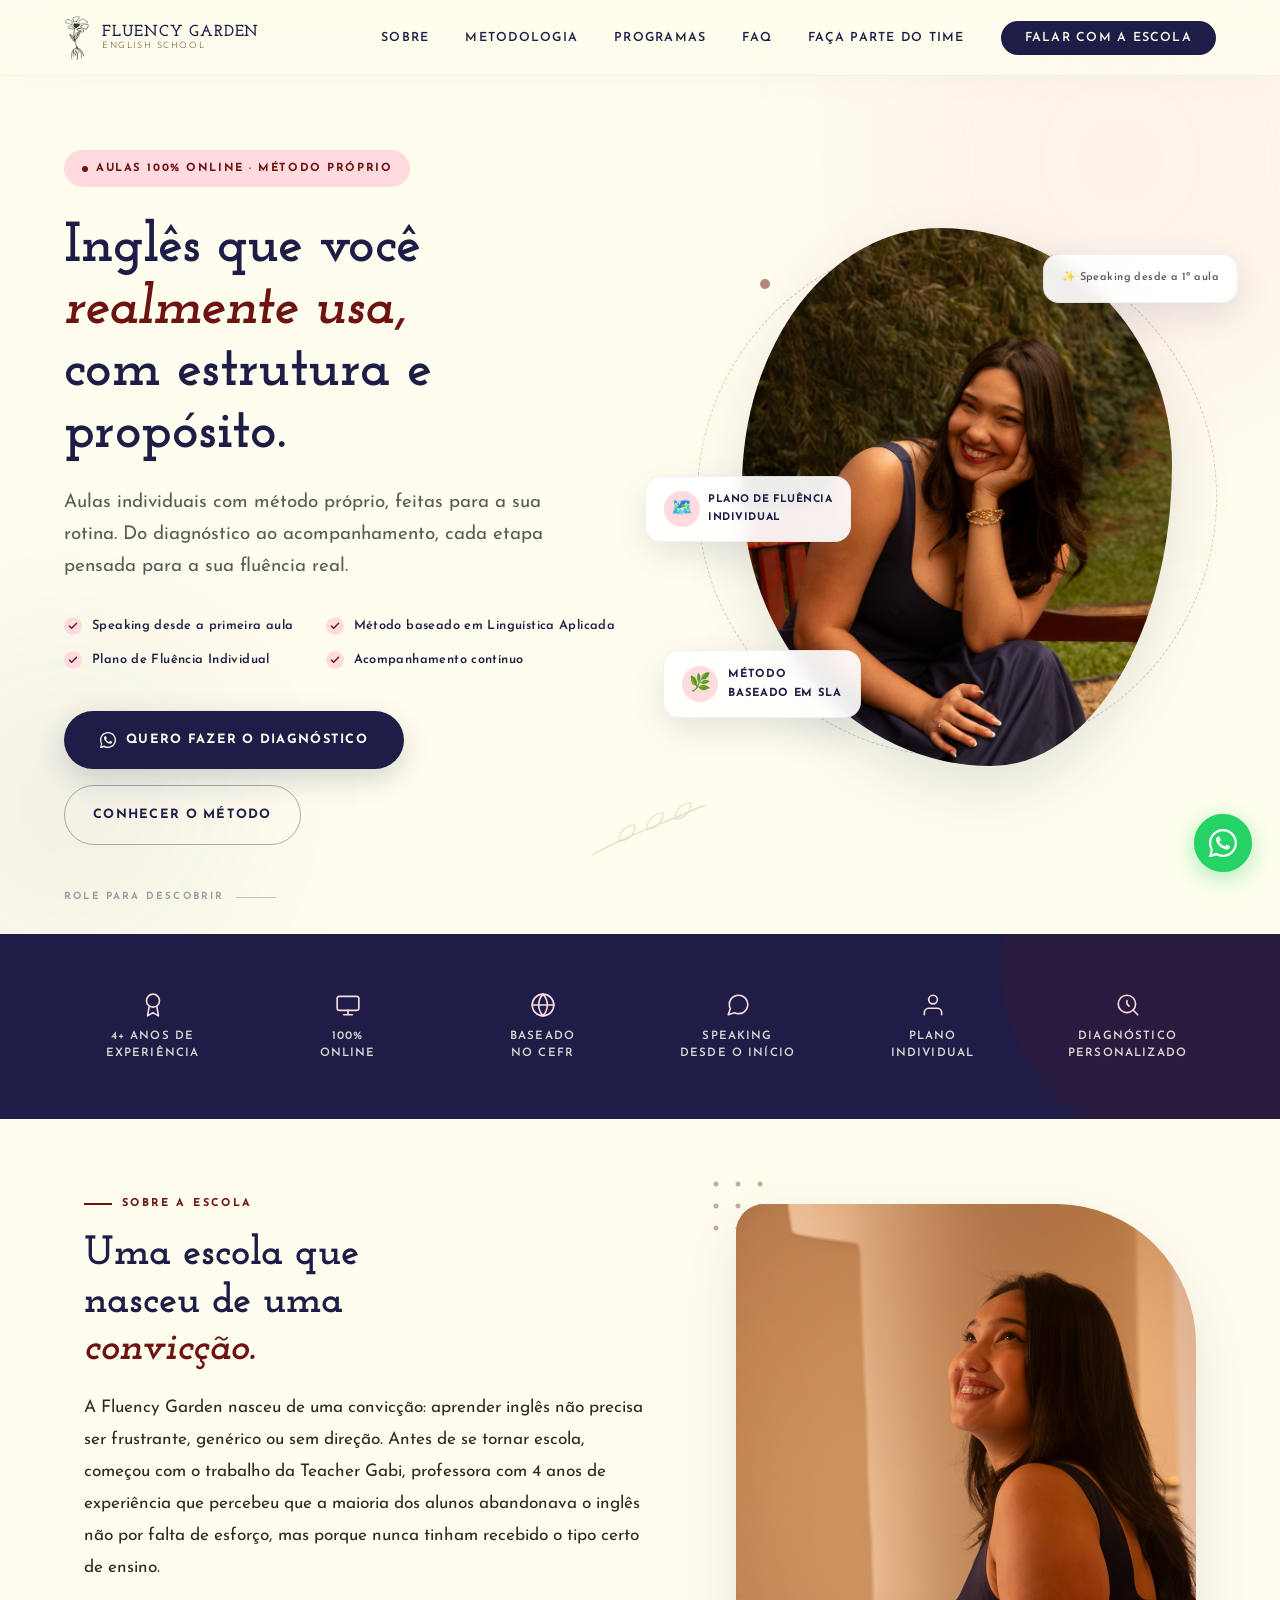
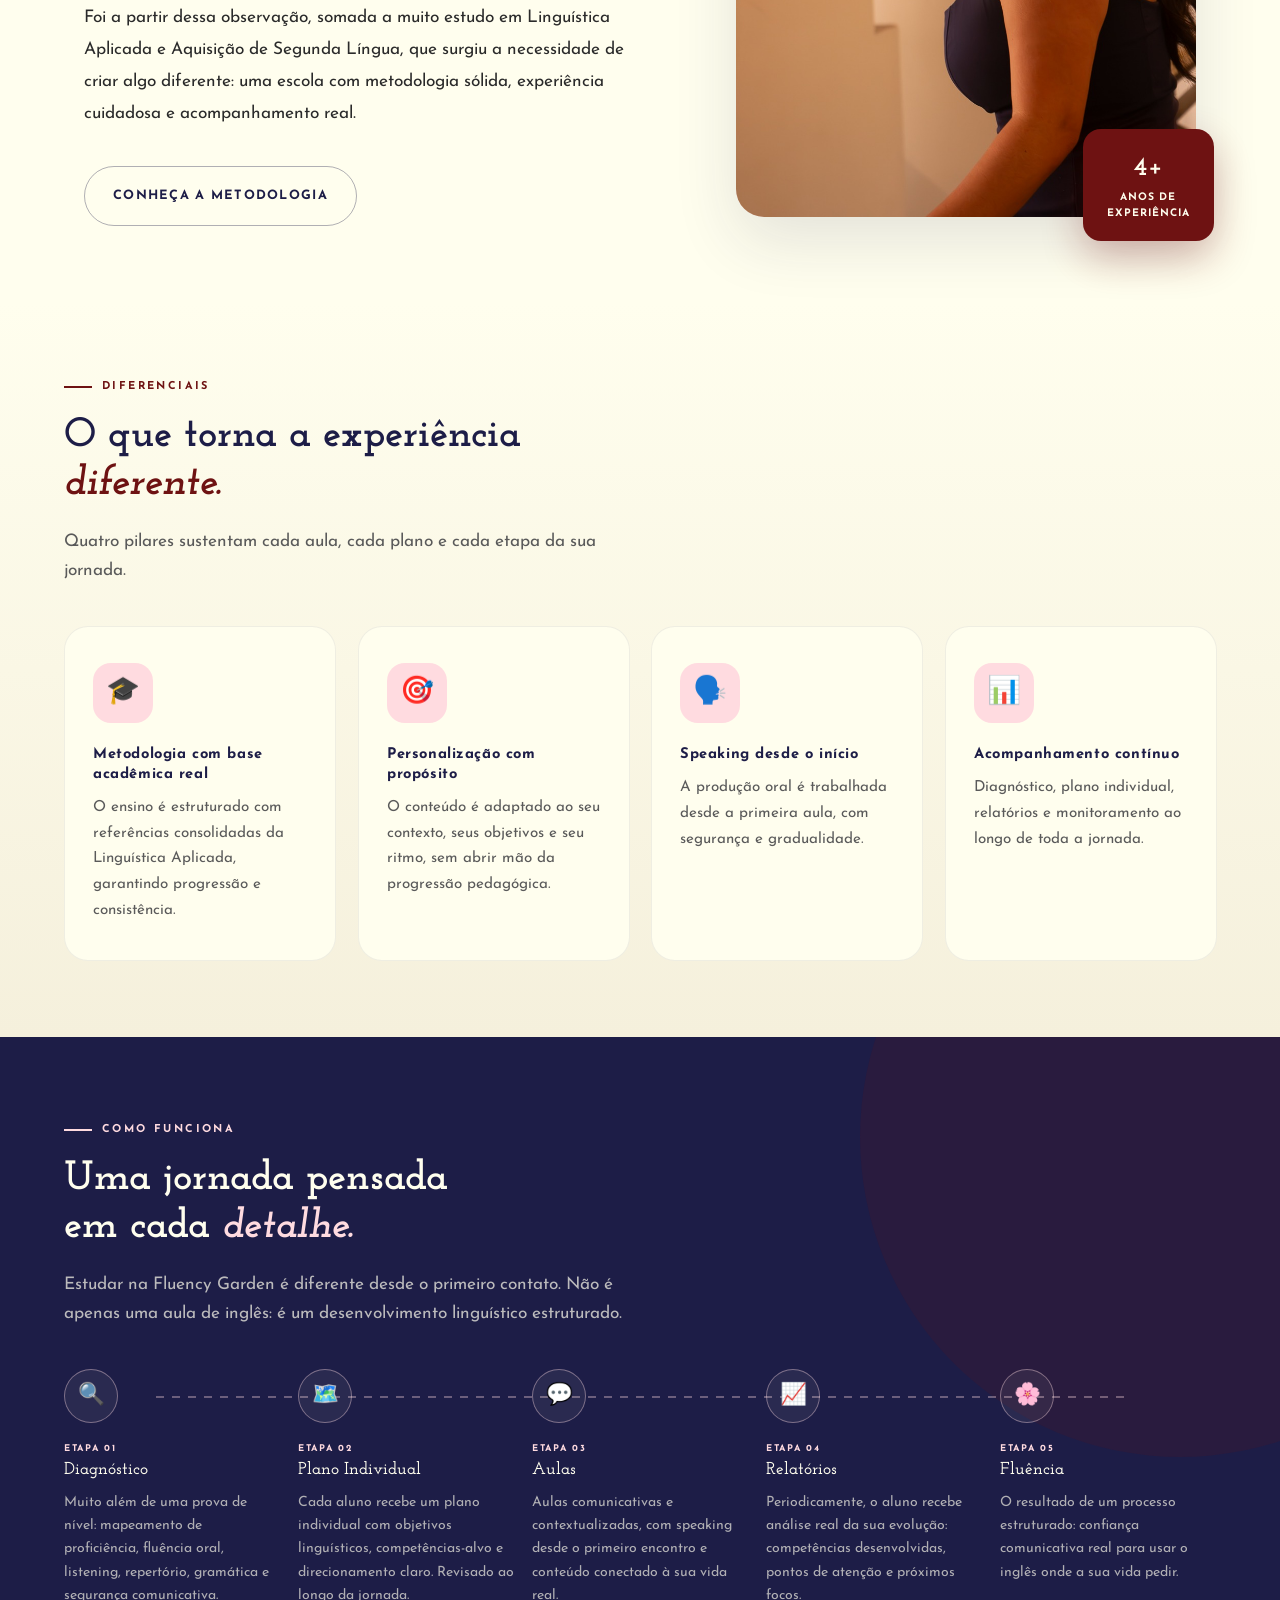
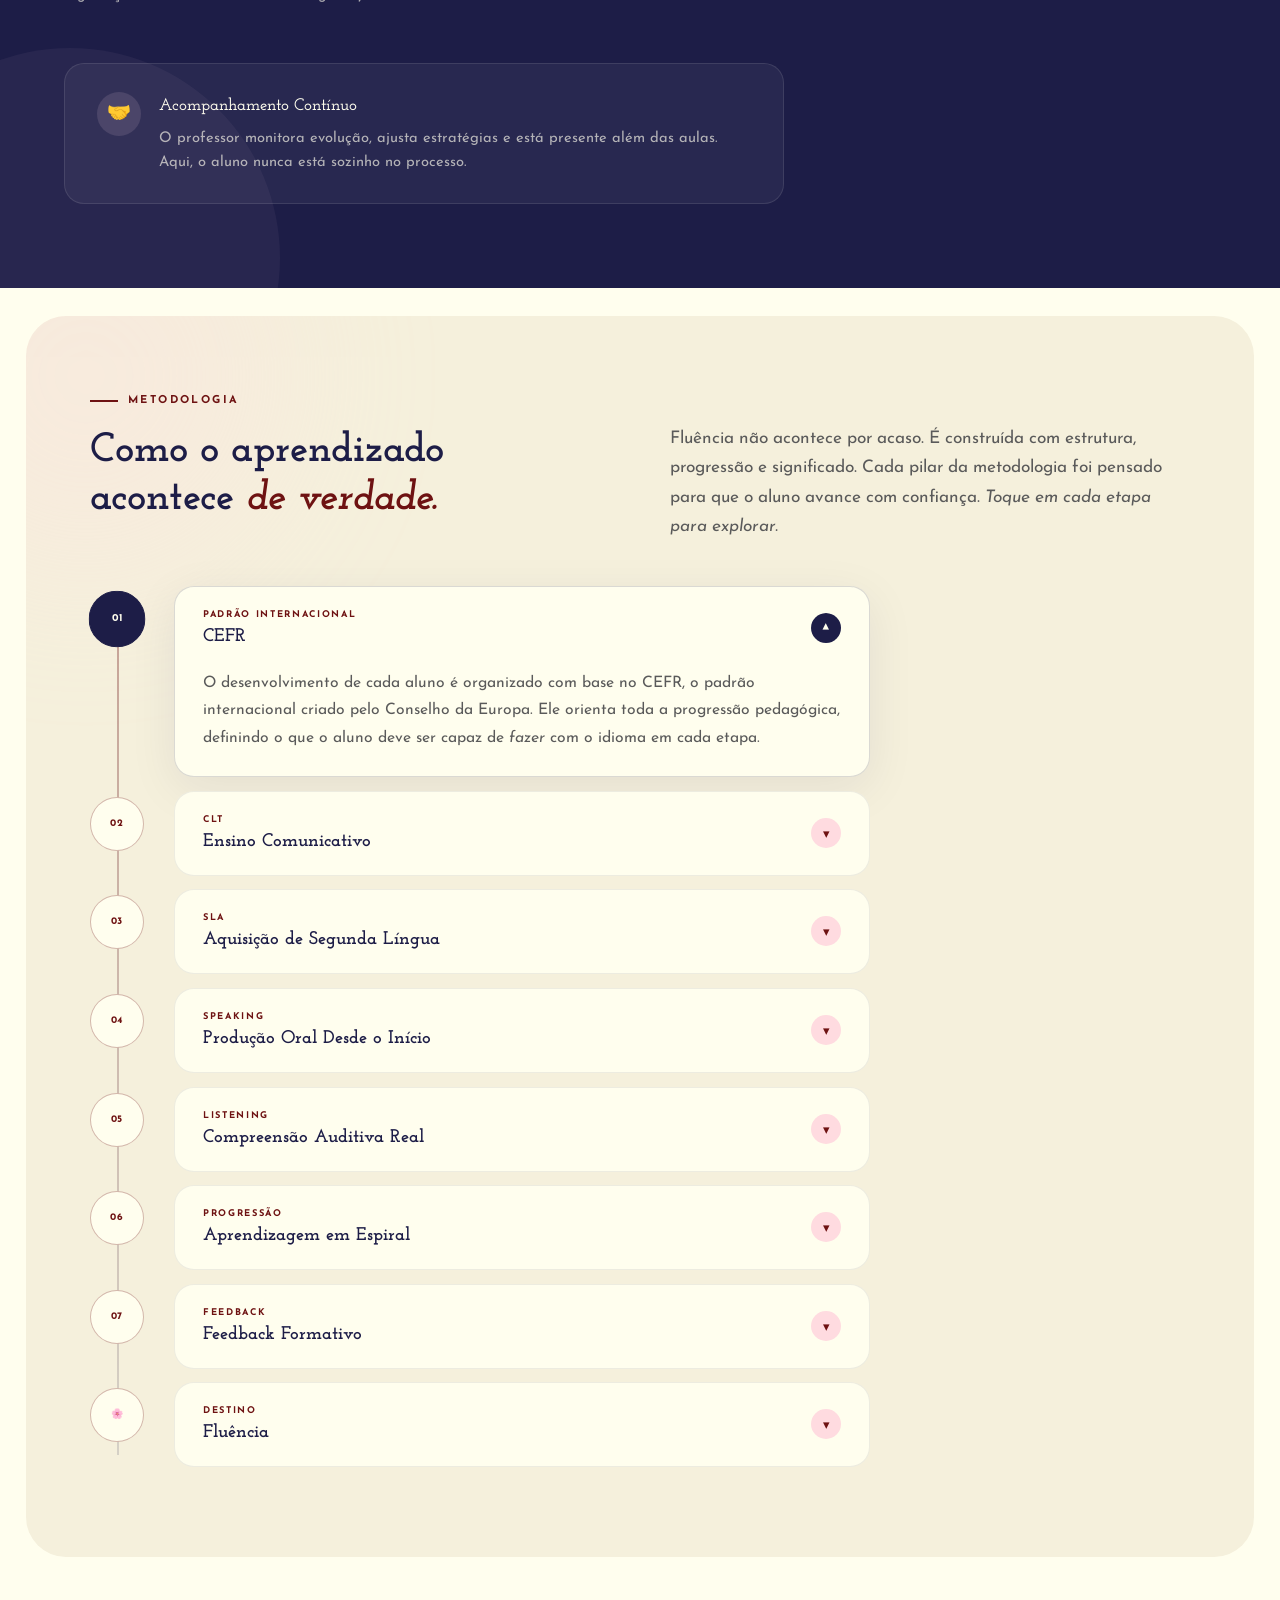
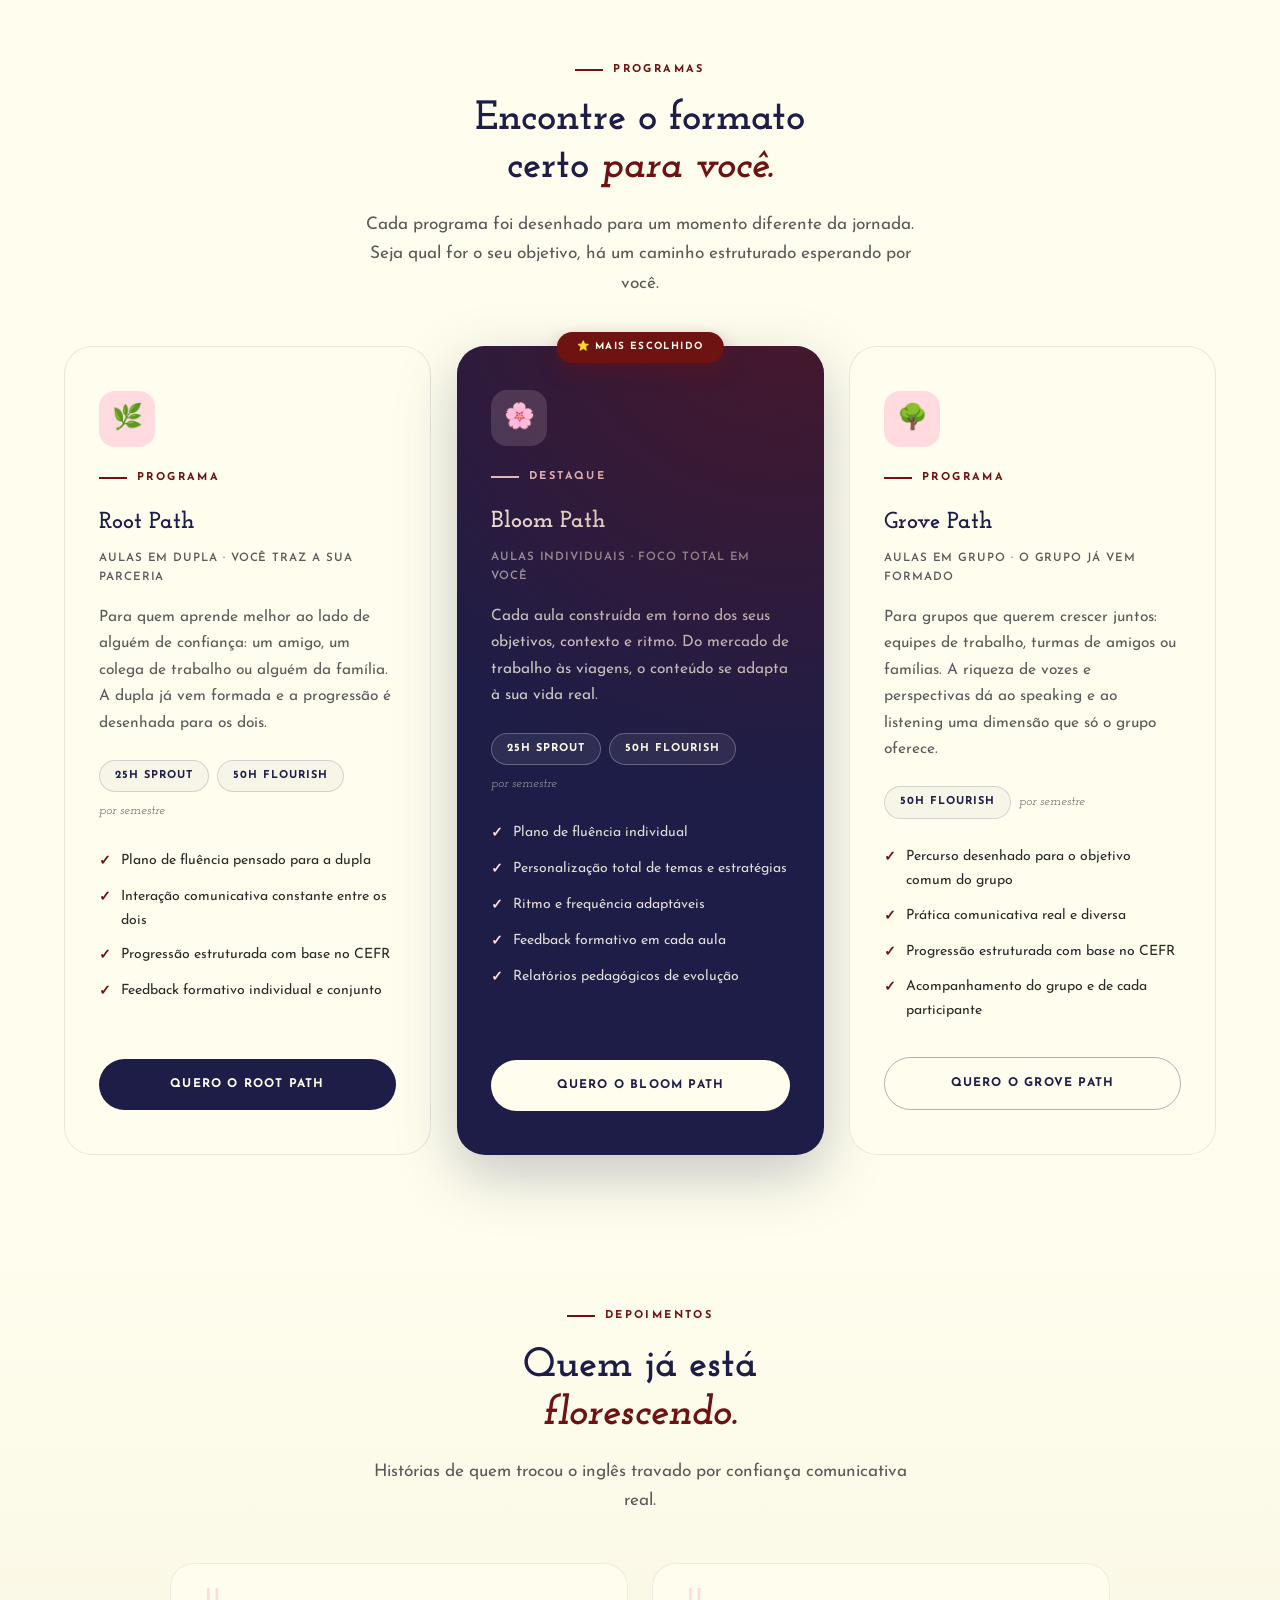
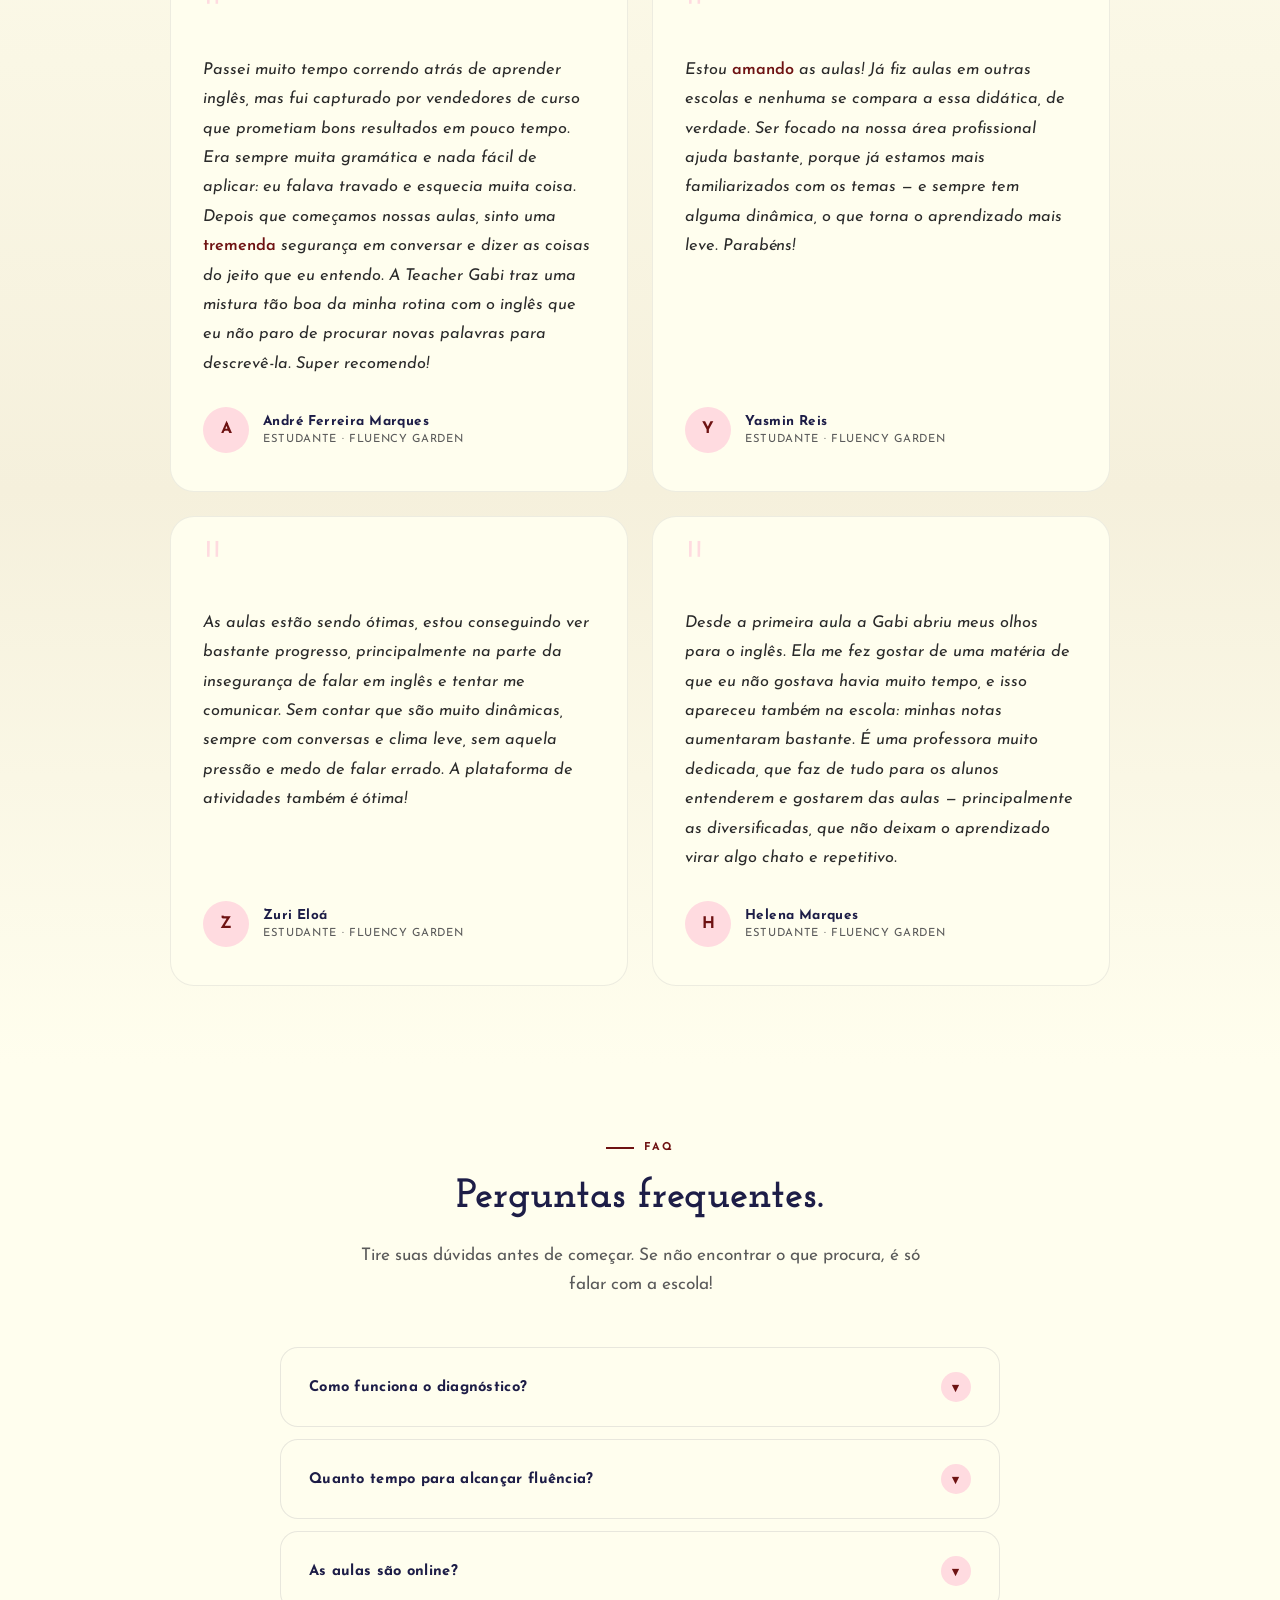
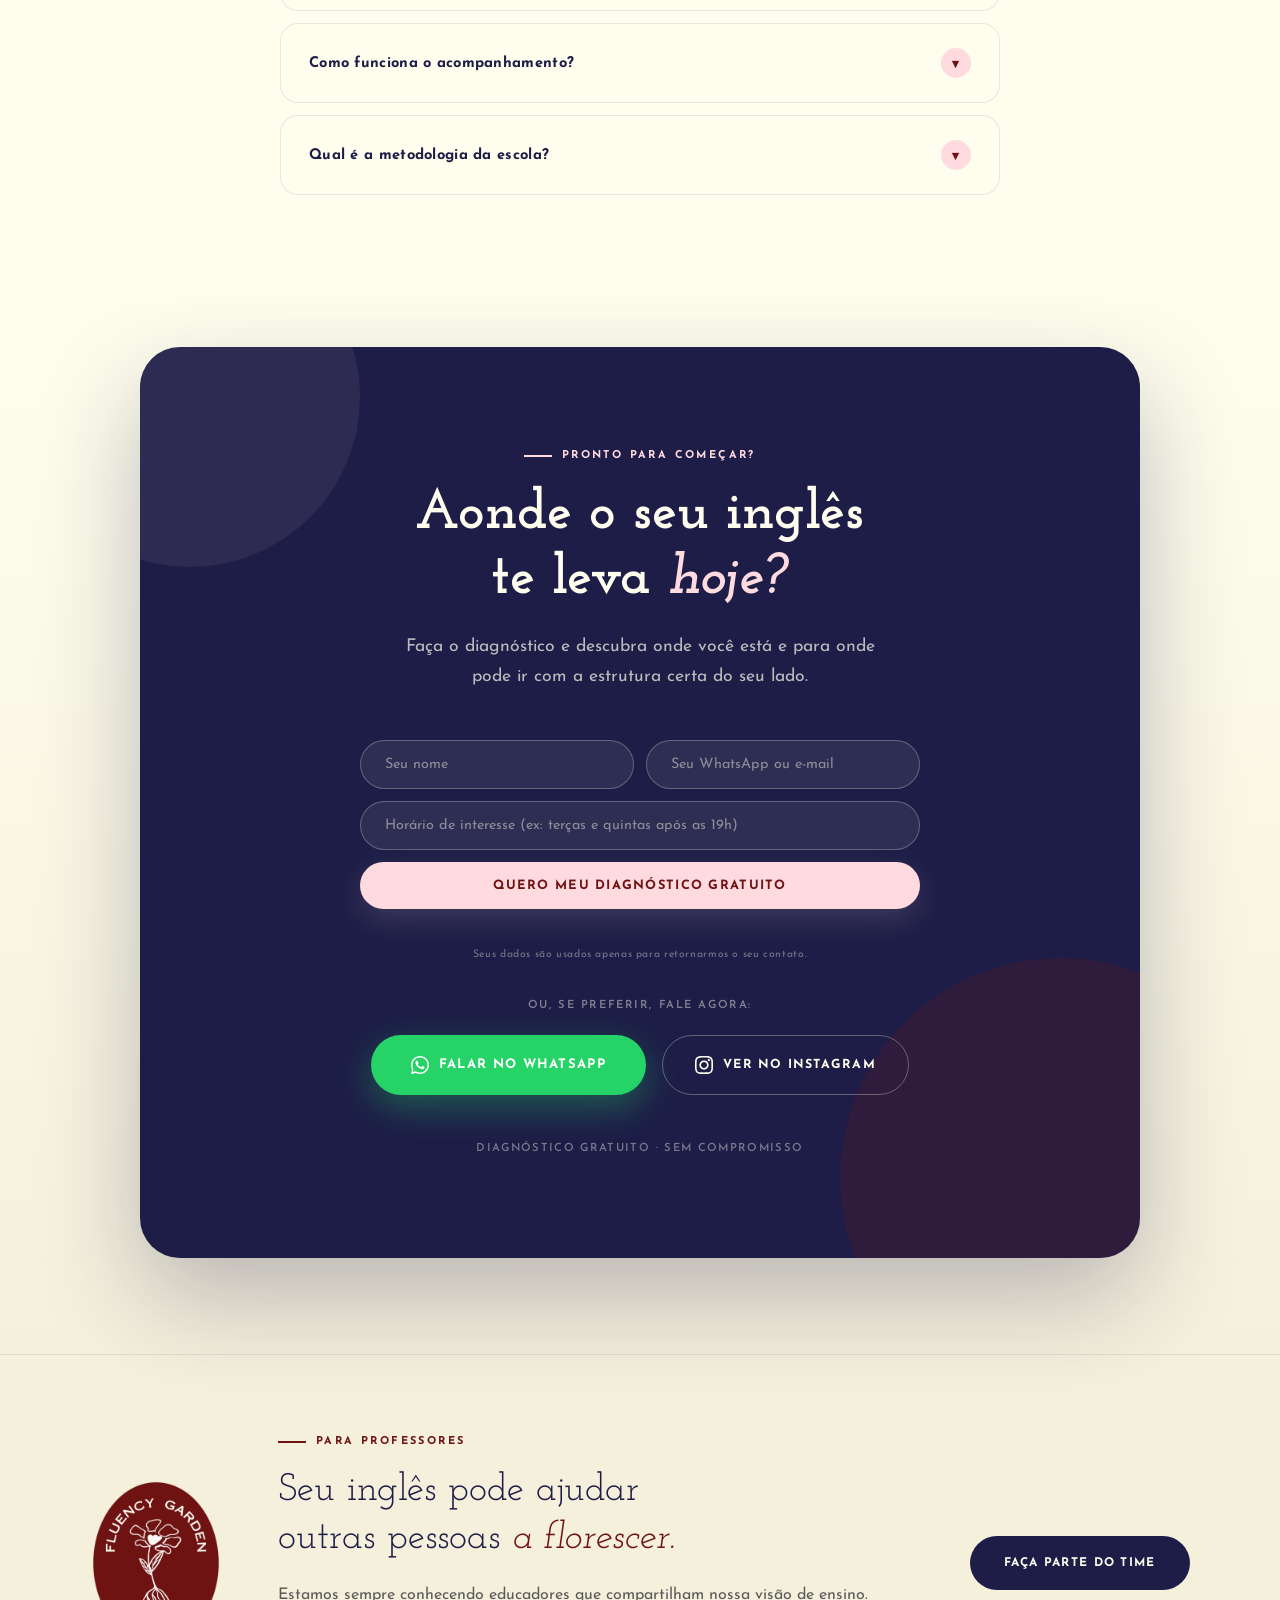
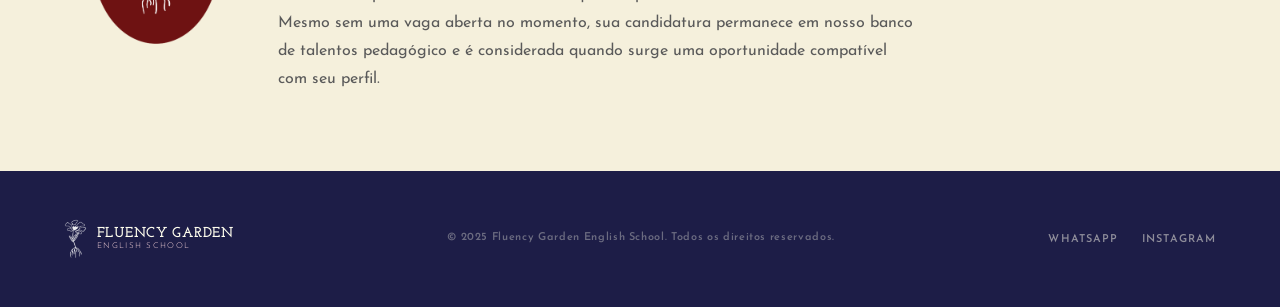
==== commit 0cc717eb: "Reorganiza depoimentos em grade de duas colunas Passa a secao de tres para duas colunas, com dois re" ====
--- a/index.html
+++ b/index.html
@@ -490,7 +490,7 @@
           <div class="depo-name">Yasmin Reis <span>Estudante · Fluency Garden</span></div>
         </div>
       </div>
-      <div class="depo-card reveal reveal-delay-2">
+      <div class="depo-card reveal">
         <div class="depo-quote-mark">"</div>
         <p class="depo-text">As aulas estão sendo ótimas, estou conseguindo ver bastante progresso, principalmente na parte da insegurança de falar em inglês e tentar me comunicar. Sem contar que são muito dinâmicas, sempre com conversas e clima leve, sem aquela pressão e medo de falar errado. A plataforma de atividades também é ótima!</p>
         <div class="depo-author">
@@ -498,7 +498,7 @@
           <div class="depo-name">Zuri Eloá <span>Estudante · Fluency Garden</span></div>
         </div>
       </div>
-      <div class="depo-card reveal">
+      <div class="depo-card reveal reveal-delay-1">
         <div class="depo-quote-mark">"</div>
         <p class="depo-text">Desde a primeira aula a Gabi abriu meus olhos para o inglês. Ela me fez gostar de uma matéria de que eu não gostava havia muito tempo, e isso apareceu também na escola: minhas notas aumentaram bastante. É uma professora muito dedicada, que faz de tudo para os alunos entenderem e gostarem das aulas — principalmente as diversificadas, que não deixam o aprendizado virar algo chato e repetitivo.</p>
         <div class="depo-author">
--- a/styles.css
+++ b/styles.css
@@ -1259,8 +1259,11 @@
   .depo-inner { max-width: 1240px; margin: 0 auto; }
   .depo-grid {
     display: grid;
-    grid-template-columns: repeat(3, 1fr);
+    grid-template-columns: repeat(2, 1fr);
     gap: 24px;
+    /* Estreita a grade para o texto em itálico não virar linhas longas demais */
+    max-width: 940px;
+    margin: 0 auto;
   }
   .depo-card {
     background: var(--cream);
@@ -1321,12 +1324,16 @@
     color: var(--text-soft);
     margin-top: 2px;
   }
-  /* Última linha incompleta: centraliza o card órfão em vez de deixá-lo à esquerda */
-  .depo-card:last-child:nth-child(3n + 1) { grid-column: 2; }
-
-  @media (max-width: 1024px) {
-    .depo-grid { grid-template-columns: 1fr; max-width: 560px; margin: 0 auto; }
-    .depo-card:last-child:nth-child(3n + 1) { grid-column: auto; }
+  /* Número ímpar de depoimentos: centraliza o card órfão da última linha */
+  .depo-card:last-child:nth-child(odd) {
+    grid-column: 1 / -1;
+    justify-self: center;
+    width: min(100%, calc(50% - 12px));
+  }
+
+  @media (max-width: 768px) {
+    .depo-grid { grid-template-columns: 1fr; max-width: 560px; }
+    .depo-card:last-child:nth-child(odd) { grid-column: auto; width: auto; }
   }
 
   /* ─── FAQ ─── */
